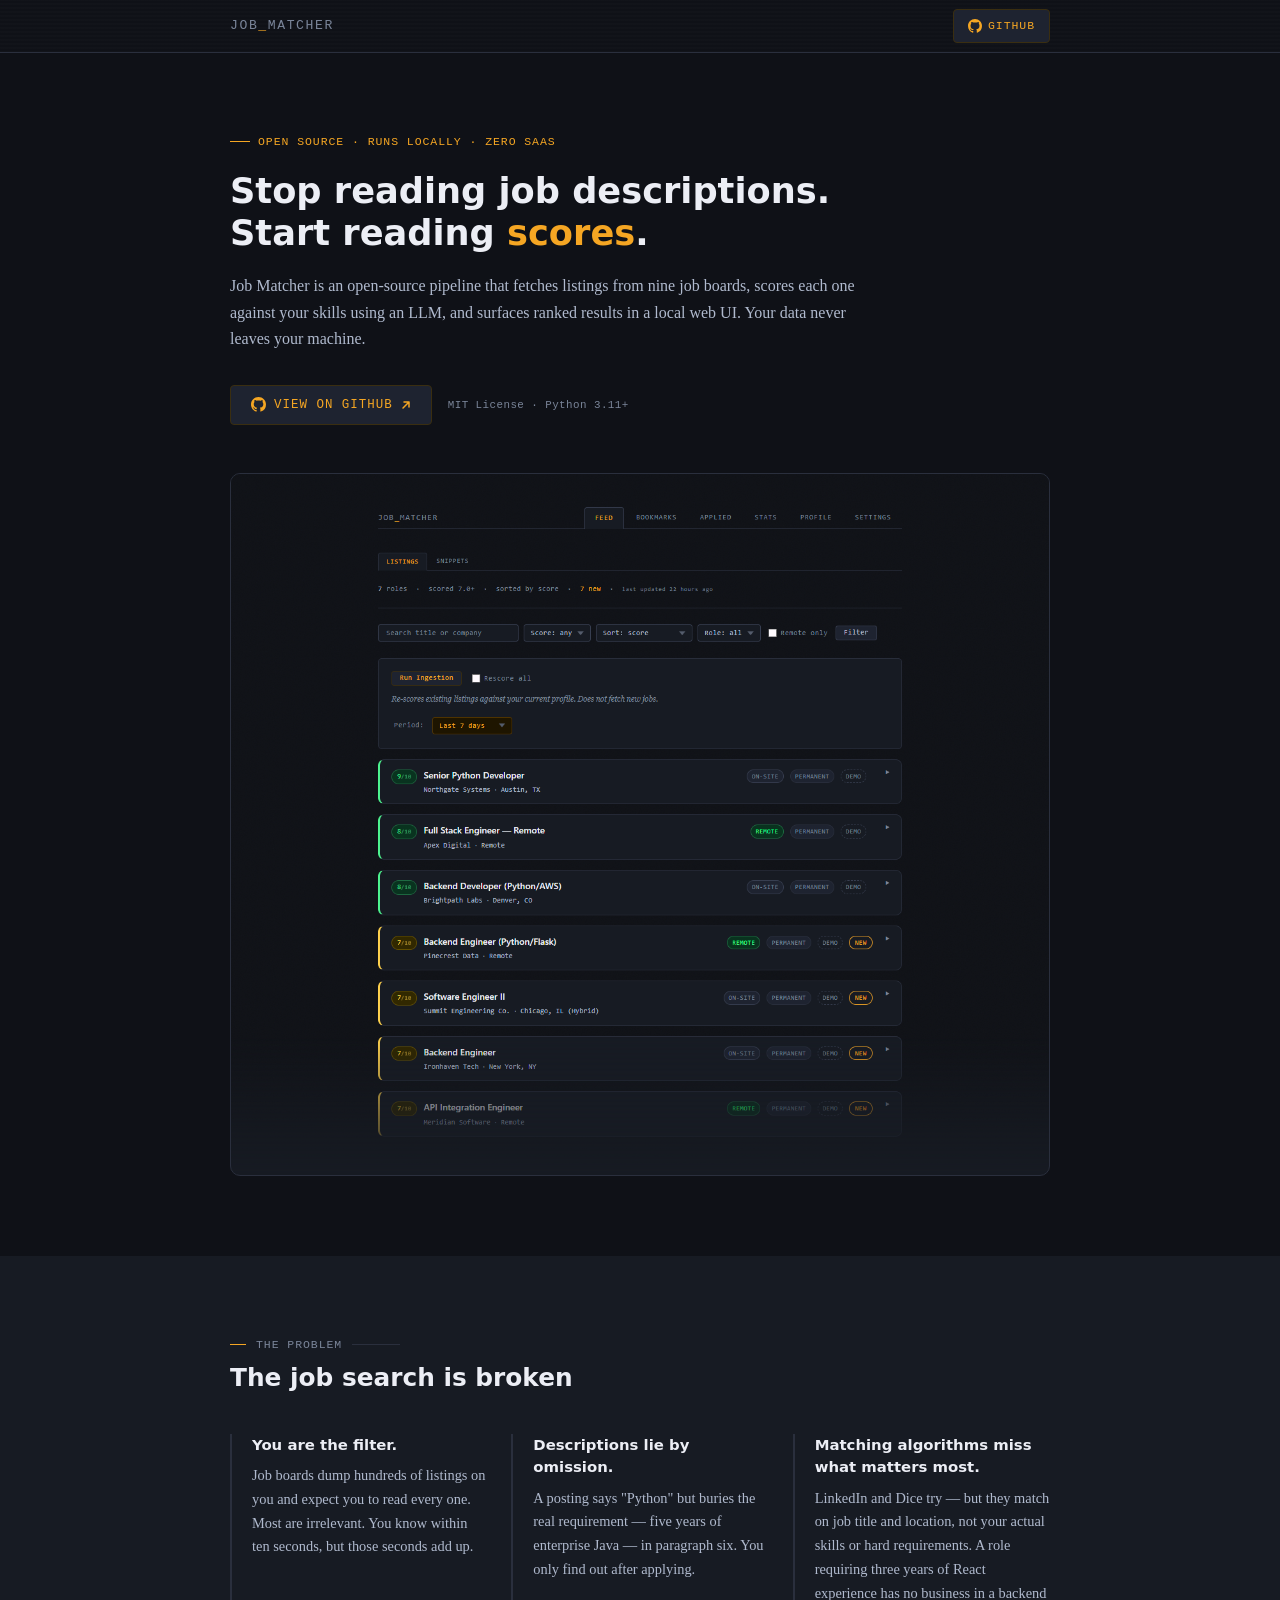
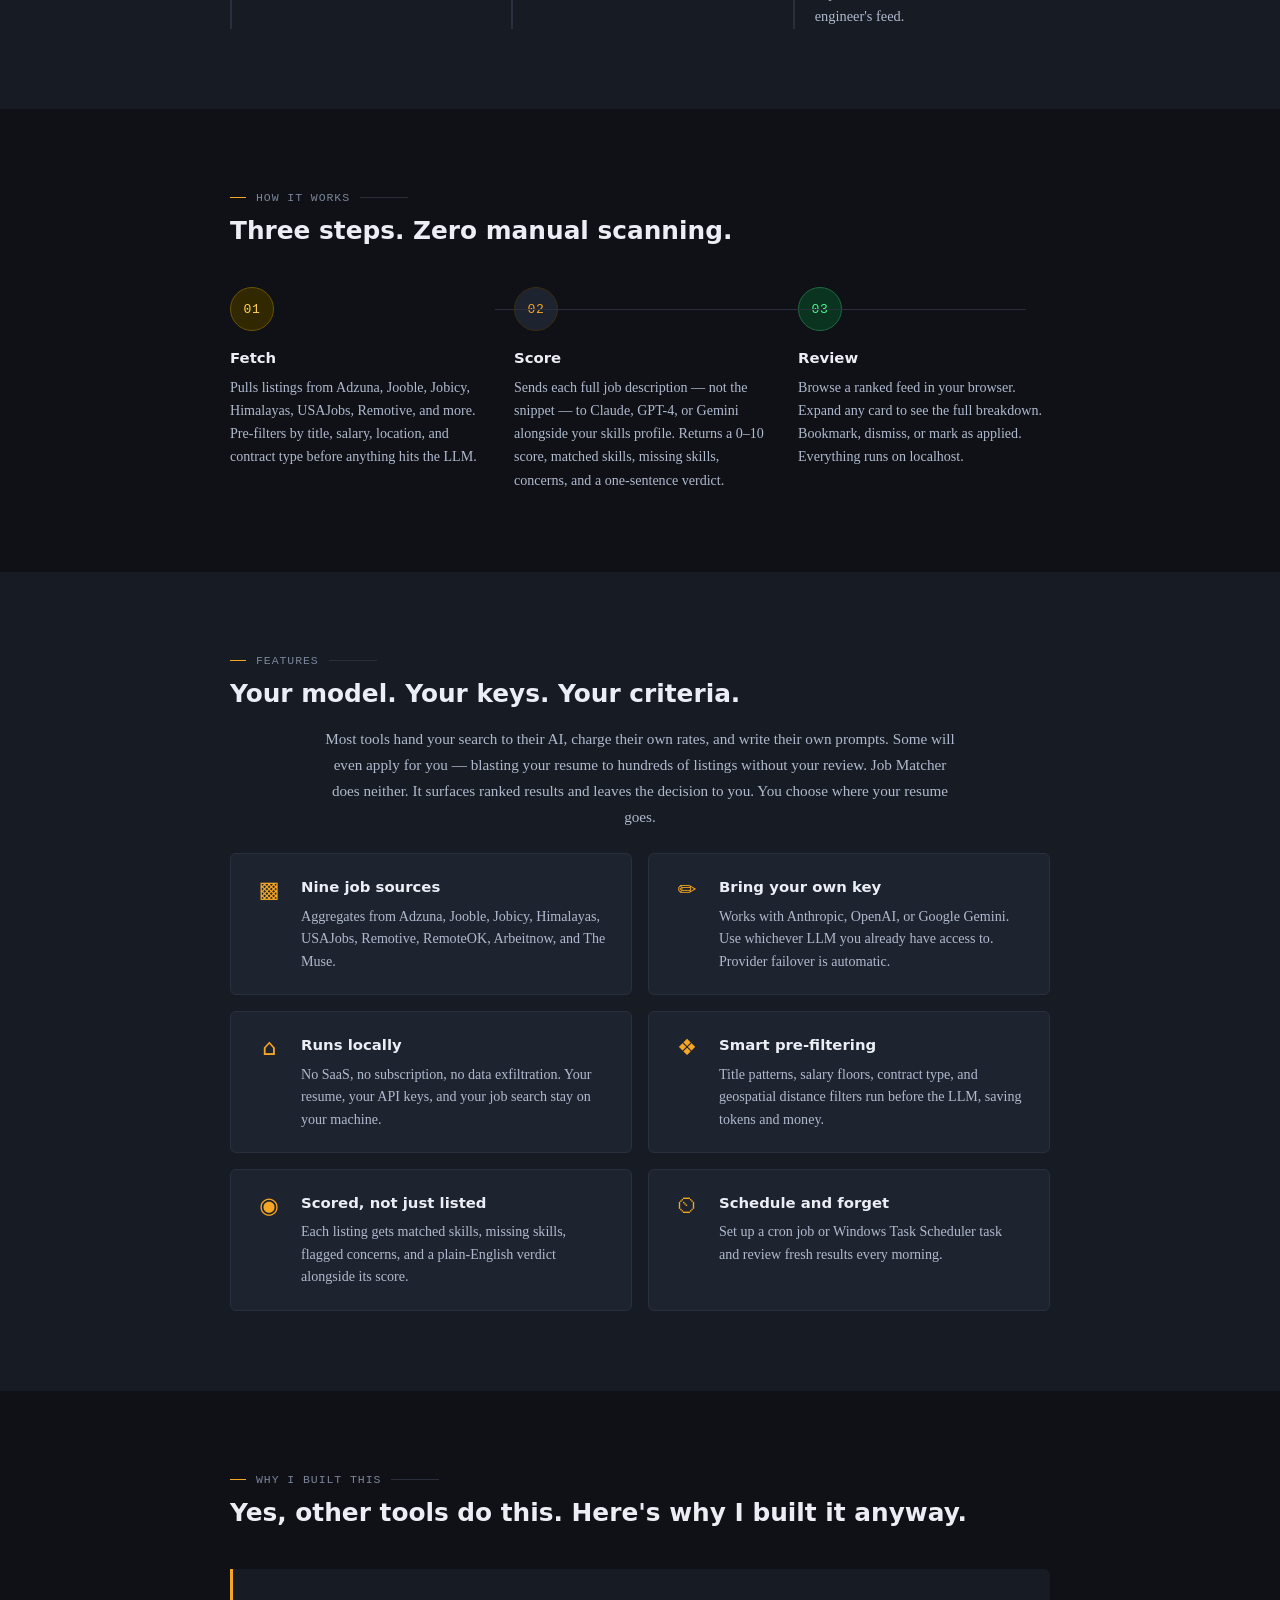
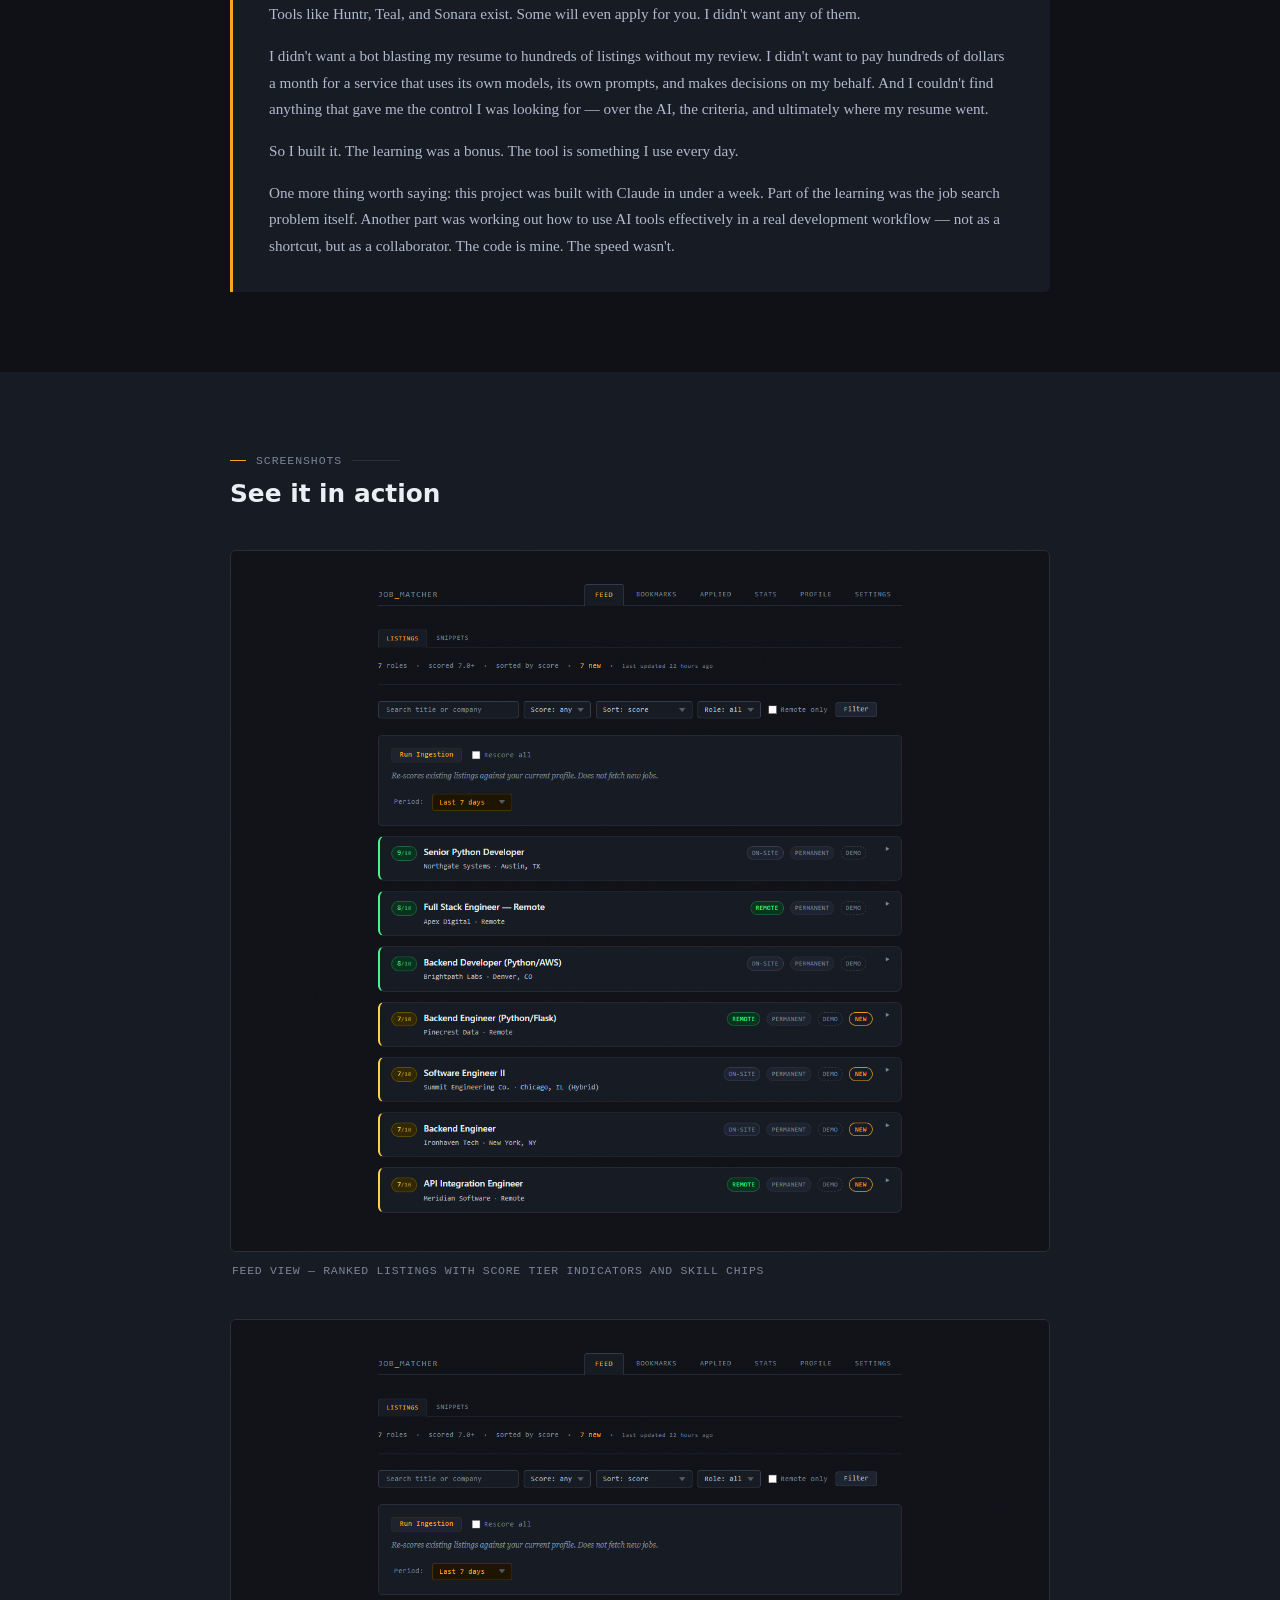
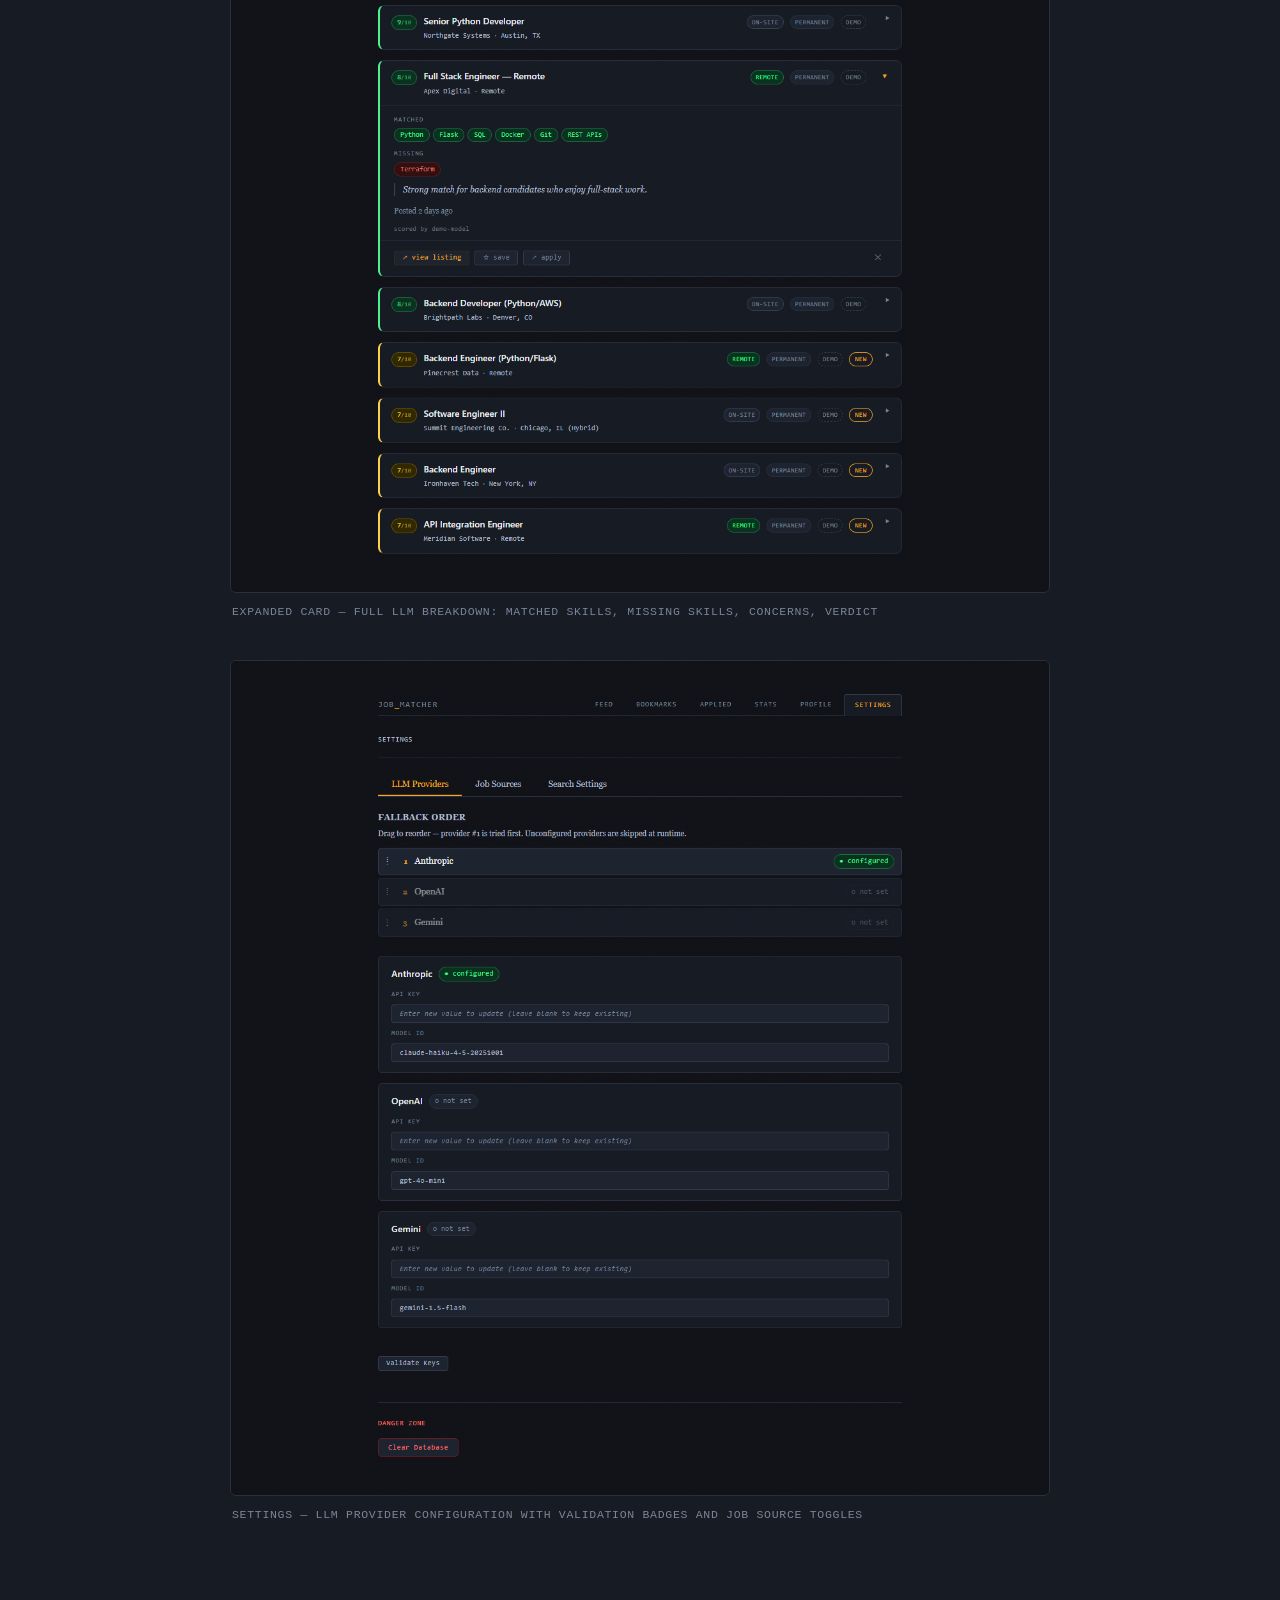
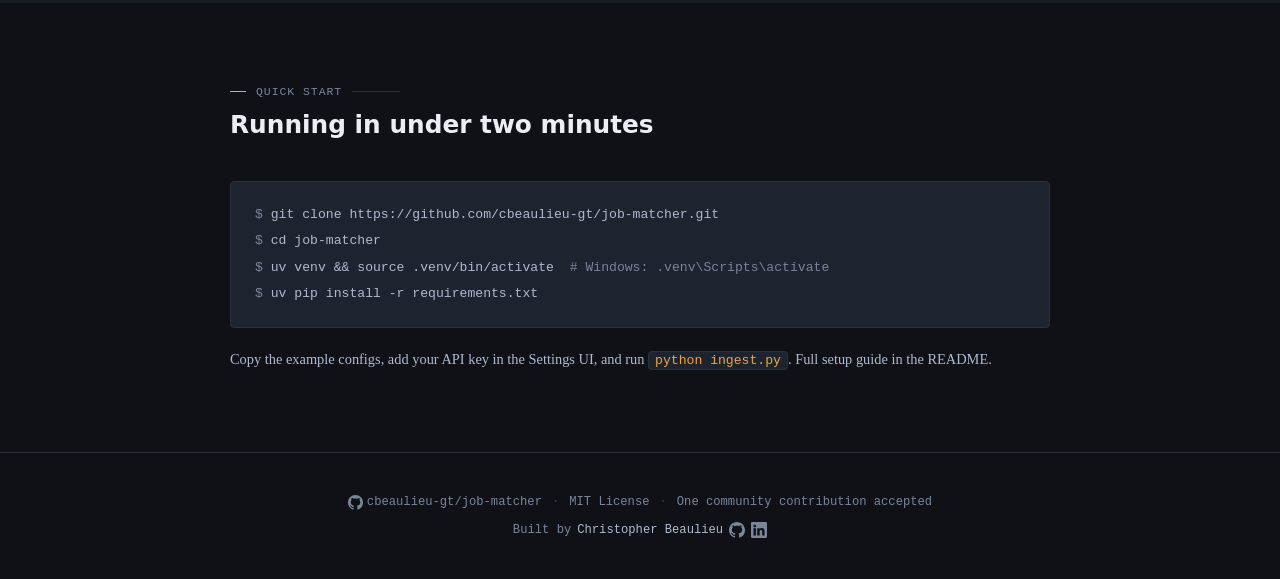
==== docs/index.html @ 39adafa8 "feat: add favicon to GitHub Pages landing page (closes #342) Co-Authored-By: Claude Sonnet 4.6 <nore" ====
<!DOCTYPE html>
<html lang="en">
<head>
  <meta charset="UTF-8">
  <meta name="viewport" content="width=device-width, initial-scale=1">
  <title>Job Matcher — Stop reading job descriptions. Start reading scores.</title>
  <meta name="description" content="Job Matcher is an open-source pipeline that fetches listings from nine job boards, scores each one against your skills using an LLM, and surfaces ranked results in a local web UI. Your data never leaves your machine.">

  <!-- Open Graph -->
  <meta property="og:title" content="Job Matcher">
  <meta property="og:description" content="Job Matcher is an open-source pipeline that fetches listings from nine job boards, scores each one against your skills using an LLM, and surfaces ranked results in a local web UI. Your data never leaves your machine.">
  <meta property="og:image" content="assets/feed-overview.png">
  <meta property="og:type" content="website">
  <meta property="og:url" content="https://christopherbeaulieu.net/job-matcher/">

  <meta name="theme-color" content="#0f1117">

  <link rel="icon" href="assets/favicon.svg" type="image/svg+xml">
  <link rel="icon" href="assets/favicon.svg" sizes="any">

  <style>
    /* ============================================================
       DESIGN TOKENS — mirrors app :root in static/style.css
       All colors via CSS custom properties. No hardcoded hex.
       ============================================================ */
    :root {
      /* Backgrounds */
      --bg-base:    #0f1117;
      --bg-surface: #171b23;
      --bg-raised:  #1e2330;
      --bg-hover:   #252b38;

      /* Borders */
      --border-subtle: #2a2f3d;
      --border-mid:    #373e50;
      --border-strong: #525c72;

      /* Text */
      --text-primary:       #eceef5;
      --text-secondary:     #b0bace;
      --text-muted:         #7a8599;
      --text-accent:        #f5a623;
      --text-accent-bright: #f5b040;

      /* Amber button states */
      --btn-amber-border:       #3a2e10;
      --btn-amber-hover-bg:     #221c08;
      --btn-amber-hover-border: #5a4820;

      /* Score tier — high (green) */
      --score-high-bg:     #0a3320;
      --score-high-text:   #4df590;
      --score-high-border: #1e6b42;

      /* Score tier — mid (golden amber) */
      --score-mid-bg:     #312800;
      --score-mid-text:   #ffd24d;
      --score-mid-border: #6b5500;

      /* Score tier — low (red) */
      --score-low-bg:     #330f0f;
      --score-low-text:   #ff6b6b;
      --score-low-border: #6b2020;

      /* Typography */
      --font-body: Georgia, 'Times New Roman', serif;
      --font-mono: Menlo, Consolas, 'Cascadia Code', 'Courier New', monospace;
      --font-ui:   -apple-system, 'Segoe UI', system-ui, sans-serif;

      /* Layout */
      --max-width: 860px;
      --radius-sm: 4px;
      --radius-md: 6px;
      --radius-lg: 10px;

      /* Section padding */
      --section-pad: 80px;
    }

    /* ============================================================
       RESET & BASE
       ============================================================ */
    *, *::before, *::after {
      box-sizing: border-box;
      margin: 0;
      padding: 0;
    }

    html {
      scroll-behavior: smooth;
    }

    body {
      background: var(--bg-base);
      color: var(--text-primary);
      font-family: var(--font-ui);
      line-height: 1.5;
      /* Subtle horizontal scanline texture — adds terminal depth without
         violating "no gradients in content areas" */
      background-image: repeating-linear-gradient(
        0deg,
        transparent,
        transparent 2px,
        rgba(255,255,255,0.012) 2px,
        rgba(255,255,255,0.012) 4px
      );
    }

    /* ============================================================
       LAYOUT WRAPPER
       ============================================================ */
    .page-wrap {
      max-width: var(--max-width);
      margin: 0 auto;
      padding: 0 20px;
    }

    /* ============================================================
       HEADER / NAV
       ============================================================ */
    .site-header {
      border-bottom: 1px solid var(--border-subtle);
    }

    .site-header .page-wrap {
      display: flex;
      align-items: center;
      justify-content: space-between;
      height: 52px;
    }

    .site-logo {
      font-family: var(--font-mono);
      font-size: 0.82rem;
      letter-spacing: 0.12em;
      text-transform: uppercase;
      color: var(--text-muted);
      text-decoration: none;
    }

    .site-logo .accent {
      color: var(--text-accent);
    }

    .header-cta {
      display: inline-flex;
      align-items: center;
      gap: 6px;
      background: var(--bg-raised);
      color: var(--text-accent);
      border: 1px solid var(--btn-amber-border);
      font-family: var(--font-mono);
      font-size: 0.72rem;
      text-transform: uppercase;
      letter-spacing: 0.08em;
      border-radius: var(--radius-sm);
      padding: 7px 14px;
      text-decoration: none;
      transition: background 150ms ease, border-color 150ms ease, color 150ms ease;
    }

    .header-cta:hover {
      background: var(--btn-amber-hover-bg);
      border-color: var(--btn-amber-hover-border);
      color: var(--text-accent-bright);
    }

    /* ============================================================
       ANIMATIONS — staggered hero reveal on load
       ============================================================ */
    @keyframes fadeUp {
      from { opacity: 0; transform: translateY(14px); }
      to   { opacity: 1; transform: translateY(0); }
    }

    .anim-1 { animation: fadeUp 0.55s ease both; animation-delay: 0.05s; }
    .anim-2 { animation: fadeUp 0.55s ease both; animation-delay: 0.18s; }
    .anim-3 { animation: fadeUp 0.55s ease both; animation-delay: 0.30s; }
    .anim-4 { animation: fadeUp 0.55s ease both; animation-delay: 0.44s; }

    /* ============================================================
       SECTION HEADING PATTERN
       Matches .page-heading from app: mono, uppercase, letter-spaced,
       muted. Amber tick + short rule echoes the app's header divider.
       ============================================================ */
    .section-label {
      font-family: var(--font-mono);
      font-size: 0.72rem;
      text-transform: uppercase;
      letter-spacing: 0.08em;
      color: var(--text-muted);
      margin-bottom: 10px;
      display: flex;
      align-items: center;
      gap: 10px;
    }

    /* Amber tick mark before the label */
    .section-label::before {
      content: '';
      display: inline-block;
      width: 16px;
      height: 1px;
      background: var(--text-accent);
      flex-shrink: 0;
    }

    /* Short rule extending right */
    .section-label::after {
      content: '';
      flex: 1;
      height: 1px;
      background: var(--border-subtle);
      max-width: 48px;
    }

    .section-heading {
      font-family: var(--font-ui);
      font-size: 1.55rem;
      font-weight: 600;
      color: var(--text-primary);
      line-height: 1.25;
      margin-bottom: 40px;
    }

    /* Intro paragraph below a section heading — sits between heading and cards */
    .section-intro {
      font-family: var(--font-body);
      font-size: 0.95rem;
      line-height: 1.7;
      color: var(--text-secondary);
      max-width: 640px;
      margin: -24px auto 1.5rem;
      text-align: center;
    }

    /* ============================================================
       ALTERNATING SECTION BACKGROUNDS
       Odd sections = --bg-base, even = --bg-surface.
       Each section manages its own padding.
       ============================================================ */
    .section-base    { background: var(--bg-base);    padding: var(--section-pad) 0; }
    .section-surface { background: var(--bg-surface); padding: var(--section-pad) 0; }

    /* ============================================================
       HERO
       ============================================================ */
    .hero {
      padding: 80px 0;
      background: var(--bg-base);
    }

    .hero-eyebrow {
      font-family: var(--font-mono);
      font-size: 0.72rem;
      text-transform: uppercase;
      letter-spacing: 0.08em;
      color: var(--text-accent);
      margin-bottom: 20px;
      display: flex;
      align-items: center;
      gap: 8px;
    }

    .hero-eyebrow::before {
      content: '';
      display: inline-block;
      width: 20px;
      height: 1px;
      background: var(--text-accent);
    }

    .hero-headline {
      font-family: var(--font-ui);
      font-size: 2.2rem;
      font-weight: 700;
      line-height: 1.18;
      color: var(--text-primary);
      max-width: 720px;
      margin-bottom: 20px;
    }

    .hero-headline em {
      font-style: normal;
      color: var(--text-accent);
    }

    .hero-sub {
      font-family: var(--font-body);
      font-size: 1rem;
      line-height: 1.65;
      color: var(--text-secondary);
      max-width: 640px;
      margin-bottom: 32px;
    }

    .hero-actions {
      display: flex;
      align-items: center;
      gap: 16px;
      flex-wrap: wrap;
    }

    /* Primary CTA — amber-accented, matches .btn-view in app */
    .btn-cta {
      display: inline-flex;
      align-items: center;
      gap: 8px;
      background: var(--bg-raised);
      color: var(--text-accent);
      border: 1px solid var(--btn-amber-border);
      font-family: var(--font-mono);
      font-size: 0.78rem;
      text-transform: uppercase;
      letter-spacing: 0.08em;
      border-radius: var(--radius-sm);
      padding: 10px 20px;
      text-decoration: none;
      transition: background 150ms ease, border-color 150ms ease, color 150ms ease;
    }

    .btn-cta:hover {
      background: var(--btn-amber-hover-bg);
      border-color: var(--btn-amber-hover-border);
      color: var(--text-accent-bright);
    }

    .btn-cta svg {
      transition: transform 150ms ease;
    }

    .btn-cta:hover svg.arrow-icon {
      transform: translate(2px, -2px);
    }

    .hero-meta {
      font-family: var(--font-mono);
      font-size: 0.68rem;
      color: var(--text-muted);
      letter-spacing: 0.04em;
    }

    /* Hero screenshot container */
    .hero-screenshot {
      margin-top: 48px;
      border: 1px solid var(--border-subtle);
      border-radius: var(--radius-lg);
      overflow: hidden;
      min-height: 300px;
      background: var(--bg-surface);
      position: relative;
    }

    .hero-screenshot img {
      width: 100%;
      display: block;
      position: relative;
      z-index: 1;
      mask-image: linear-gradient(to bottom, black 80%, transparent 100%);
      -webkit-mask-image: linear-gradient(to bottom, black 80%, transparent 100%);
    }

    /* Shown only when the screenshot hasn't loaded */
    .hero-screenshot-placeholder {
      position: absolute;
      inset: 0;
      display: flex;
      flex-direction: column;
      align-items: center;
      justify-content: center;
      gap: 10px;
    }

    .hero-screenshot-placeholder span {
      font-family: var(--font-mono);
      font-size: 0.72rem;
      text-transform: uppercase;
      letter-spacing: 0.08em;
      color: var(--text-muted);
    }

    /* ============================================================
       THE PROBLEM — three pain-point blocks
       ============================================================ */
    .problem-grid {
      display: grid;
      grid-template-columns: 1fr 1fr 1fr;
      gap: 24px;
    }

    .problem-block {
      border-left: 2px solid var(--border-subtle);
      padding-left: 20px;
    }

    .problem-block-title {
      font-family: var(--font-ui);
      font-size: 0.93rem;
      font-weight: 600;
      color: var(--text-primary);
      margin-bottom: 8px;
    }

    .problem-block-body {
      font-family: var(--font-body);
      font-size: 0.9rem;
      line-height: 1.65;
      color: var(--text-secondary);
    }

    /* ============================================================
       HOW IT WORKS — three-step pipeline with numbered indicators
       Amber → amber → green progression signals raw → ready
       ============================================================ */
    .steps {
      display: grid;
      grid-template-columns: 1fr 1fr 1fr;
      gap: 32px;
      position: relative;
    }

    /* Connecting line between steps — desktop only */
    .steps::before {
      content: '';
      position: absolute;
      top: 22px;
      left: calc(33.33% - 8px);
      width: calc(33.33%);
      height: 1px;
      background: var(--border-subtle);
    }

    .steps::after {
      content: '';
      position: absolute;
      top: 22px;
      left: calc(66.66% - 8px);
      width: calc(33.33% - 16px);
      height: 1px;
      background: var(--border-subtle);
    }

    .step {
      display: flex;
      flex-direction: column;
      gap: 16px;
    }

    .step-indicator {
      display: inline-flex;
      align-items: center;
      justify-content: center;
      width: 44px;
      height: 44px;
      border-radius: 50%;
      font-family: var(--font-mono);
      font-size: 0.82rem;
      letter-spacing: 0.04em;
      font-weight: normal;
      flex-shrink: 0;
    }

    /* Step 1 — Fetch: amber/mid — in-progress, gathering */
    .step-indicator--fetch {
      background: var(--score-mid-bg);
      color: var(--score-mid-text);
      border: 1px solid var(--score-mid-border);
    }

    /* Step 2 — Score: amber/accent — processing */
    .step-indicator--score {
      background: var(--bg-raised);
      color: var(--text-accent);
      border: 1px solid var(--btn-amber-border);
    }

    /* Step 3 — Review: green/high — complete, actionable */
    .step-indicator--review {
      background: var(--score-high-bg);
      color: var(--score-high-text);
      border: 1px solid var(--score-high-border);
    }

    .step-title {
      font-family: var(--font-ui);
      font-size: 0.93rem;
      font-weight: 600;
      color: var(--text-primary);
      margin-bottom: 6px;
    }

    .step-body {
      font-family: var(--font-body);
      font-size: 0.88rem;
      line-height: 1.65;
      color: var(--text-secondary);
    }

    /* ============================================================
       FEATURES — 2-column grid on desktop, 1-col below 640px
       ============================================================ */
    .features-grid {
      display: grid;
      grid-template-columns: 1fr 1fr;
      gap: 16px;
    }

    .feature-card {
      background: var(--bg-raised);
      border: 1px solid var(--border-subtle);
      border-radius: var(--radius-md);
      padding: 22px 24px;
      display: flex;
      gap: 18px;
      align-items: flex-start;
    }

    .feature-icon {
      font-size: 1.4rem;
      color: var(--text-accent);
      flex-shrink: 0;
      line-height: 1;
      margin-top: 2px;
      /* Consistent column width regardless of icon width */
      width: 28px;
      text-align: center;
    }

    .feature-content {
      flex: 1;
      min-width: 0;
    }

    .feature-title {
      font-family: var(--font-ui);
      font-size: 0.93rem;
      font-weight: 600;
      color: var(--text-primary);
      margin-bottom: 6px;
    }

    .feature-body {
      font-family: var(--font-body);
      font-size: 0.88rem;
      line-height: 1.6;
      color: var(--text-secondary);
    }

    /* ============================================================
       WHY I BUILT THIS — amber left-border callout, serif prose
       ============================================================ */
    .why-callout {
      background: var(--bg-surface);
      border-left: 3px solid var(--text-accent);
      border-radius: 0 var(--radius-md) var(--radius-md) 0;
      padding: 32px 36px;
    }

    .why-callout p {
      font-family: var(--font-body);
      font-size: 0.95rem;
      line-height: 1.75;
      color: var(--text-secondary);
    }

    .why-callout p + p {
      margin-top: 1em;
    }

    /* ============================================================
       SCREENSHOTS — annotated with captions
       ============================================================ */
    .screenshots-stack {
      display: flex;
      flex-direction: column;
      gap: 40px;
    }

    .screenshot-item {}

    .screenshot-container {
      border: 1px solid var(--border-subtle);
      border-radius: var(--radius-md);
      overflow: hidden;
      background: var(--bg-surface);
      /* Fallback height until image loads */
      min-height: 120px;
      position: relative;
    }

    .screenshot-container img {
      width: 100%;
      max-width: 100%;
      display: block;
      position: relative;
      z-index: 1;
    }

    /* Placeholder shown when image hasn't loaded */
    .screenshot-placeholder {
      position: absolute;
      inset: 0;
      display: flex;
      align-items: center;
      justify-content: center;
      font-family: var(--font-mono);
      font-size: 0.68rem;
      text-transform: uppercase;
      letter-spacing: 0.08em;
      color: var(--text-muted);
    }

    .screenshot-caption {
      margin-top: 10px;
      font-family: var(--font-mono);
      font-size: 0.72rem;
      text-transform: uppercase;
      letter-spacing: 0.06em;
      color: var(--text-muted);
      padding-left: 2px;
    }

    /* ============================================================
       QUICK START — styled code block with $ prompt prefix
       ============================================================ */
    .quickstart-block {
      background: var(--bg-raised);
      border: 1px solid var(--border-subtle);
      border-radius: var(--radius-sm);
      padding: 20px 24px;
      margin-bottom: 20px;
      overflow-x: auto;
    }

    .quickstart-block code {
      display: block;
      font-family: var(--font-mono);
      font-size: 0.82rem;
      line-height: 2;
      color: var(--text-secondary);
      white-space: pre;
    }

    /* $ prompt prefix on each code line via CSS */
    .quickstart-block code::before {
      content: '$ ';
      color: var(--text-muted);
      user-select: none;
    }

    .quickstart-note {
      font-family: var(--font-body);
      font-size: 0.9rem;
      line-height: 1.65;
      color: var(--text-secondary);
    }

    .quickstart-note code {
      font-family: var(--font-mono);
      font-size: 0.82rem;
      background: var(--bg-raised);
      border: 1px solid var(--border-subtle);
      border-radius: var(--radius-sm);
      padding: 1px 6px;
      color: var(--text-accent);
    }

    /* ============================================================
       FOOTER
       ============================================================ */
    .site-footer {
      border-top: 1px solid var(--border-subtle);
      padding: 40px 0;
      background: var(--bg-base);
    }

    .site-footer .page-wrap {
      display: flex;
      flex-direction: column;
      align-items: center;
      gap: 10px;
      text-align: center;
    }

    .footer-links {
      display: flex;
      align-items: center;
      gap: 4px;
      font-family: var(--font-mono);
      font-size: 0.76rem;
      color: var(--text-muted);
    }

    .footer-links a {
      color: var(--text-muted);
      text-decoration: none;
      transition: color 150ms ease;
      display: inline-flex;
      align-items: center;
      gap: 4px;
    }

    .footer-links a:hover {
      color: var(--text-primary);
    }

    .footer-sep {
      color: var(--border-mid);
      margin: 0 6px;
      user-select: none;
    }

    .footer-author {
      display: flex;
      align-items: center;
      gap: 6px;
      font-family: var(--font-mono);
      font-size: 0.76rem;
      color: var(--text-muted);
    }

    .footer-author-name {
      color: var(--text-secondary);
    }

    .footer-icon-link {
      display: inline-flex;
      align-items: center;
      color: var(--text-muted);
      text-decoration: none;
      transition: color 150ms ease;
    }

    .footer-icon-link:hover {
      color: var(--text-primary);
    }

    /* ============================================================
       RESPONSIVE
       ============================================================ */
    @media (max-width: 700px) {
      :root { --section-pad: 56px; }

      .problem-grid {
        grid-template-columns: 1fr;
        gap: 28px;
      }

      .steps {
        grid-template-columns: 1fr;
        gap: 32px;
      }

      /* Hide the horizontal connector lines on mobile */
      .steps::before,
      .steps::after {
        display: none;
      }

      .step {
        flex-direction: row;
        gap: 20px;
        align-items: flex-start;
      }

      .step-indicator {
        width: 36px;
        height: 36px;
        font-size: 0.76rem;
        flex-shrink: 0;
        margin-top: 2px;
      }

      .features-grid {
        grid-template-columns: 1fr;
      }

      .section-heading {
        font-size: 1.3rem;
        margin-bottom: 28px;
      }

      .why-callout {
        padding: 24px 22px;
      }
    }

    @media (max-width: 640px) {
      .page-wrap {
        padding: 0 16px;
      }

      .hero {
        padding: 52px 0 60px;
      }

      .hero-headline {
        font-size: 1.55rem;
      }

      .hero-sub {
        font-size: 0.95rem;
      }

      .btn-cta {
        width: 100%;
        justify-content: center;
      }

      .hero-actions {
        flex-direction: column;
        align-items: flex-start;
      }

      .hero-screenshot {
        margin-top: 36px;
        min-height: 180px;
      }
    }

    @media (max-width: 400px) {
      .hero-headline {
        font-size: 1.3rem;
      }

      .header-cta {
        display: none;
      }
    }
  </style>
</head>
<body>

  <!-- ============================================================
       HEADER
       ============================================================ -->
  <header class="site-header">
    <div class="page-wrap">
      <a href="https://github.com/cbeaulieu-gt/job-matcher" class="site-logo" aria-label="Job Matcher — home">
        job<span class="accent">_</span>matcher
      </a>
      <a href="https://github.com/cbeaulieu-gt/job-matcher" class="header-cta" aria-label="View Job Matcher on GitHub">
        <svg width="14" height="14" viewBox="0 0 16 16" fill="currentColor" aria-hidden="true">
          <path d="M8 0C3.58 0 0 3.58 0 8c0 3.54 2.29 6.53 5.47 7.59.4.07.55-.17.55-.38 0-.19-.01-.82-.01-1.49-2.01.37-2.53-.49-2.69-.94-.09-.23-.48-.94-.82-1.13-.28-.15-.68-.52-.01-.53.63-.01 1.08.58 1.23.82.72 1.21 1.87.87 2.33.66.07-.52.28-.87.51-1.07-1.78-.2-3.64-.89-3.64-3.95 0-.87.31-1.59.82-2.15-.08-.2-.36-1.02.08-2.12 0 0 .67-.21 2.2.82.64-.18 1.32-.27 2-.27.68 0 1.36.09 2 .27 1.53-1.04 2.2-.82 2.2-.82.44 1.1.16 1.92.08 2.12.51.56.82 1.27.82 2.15 0 3.07-1.87 3.75-3.65 3.95.29.25.54.73.54 1.48 0 1.07-.01 1.93-.01 2.2 0 .21.15.46.55.38A8.013 8.013 0 0016 8c0-4.42-3.58-8-8-8z"/>
        </svg>
        GitHub
      </a>
    </div>
  </header>

  <main>

    <!-- ==========================================================
         §1 HERO
         ========================================================== -->
    <section class="hero" aria-labelledby="hero-headline">
      <div class="page-wrap">

        <p class="hero-eyebrow anim-1">Open source · runs locally · zero SaaS</p>

        <h1 class="hero-headline anim-2" id="hero-headline">
          Stop reading job descriptions.<br>
          Start reading <em>scores</em>.
        </h1>

        <p class="hero-sub anim-3">
          Job Matcher is an open-source pipeline that fetches listings from nine
          job boards, scores each one against your skills using an LLM, and
          surfaces ranked results in a local web UI. Your data never leaves your
          machine.
        </p>

        <div class="hero-actions anim-4">
          <a href="https://github.com/cbeaulieu-gt/job-matcher" class="btn-cta" aria-label="View Job Matcher on GitHub">
            <svg width="15" height="15" viewBox="0 0 16 16" fill="currentColor" aria-hidden="true">
              <path d="M8 0C3.58 0 0 3.58 0 8c0 3.54 2.29 6.53 5.47 7.59.4.07.55-.17.55-.38 0-.19-.01-.82-.01-1.49-2.01.37-2.53-.49-2.69-.94-.09-.23-.48-.94-.82-1.13-.28-.15-.68-.52-.01-.53.63-.01 1.08.58 1.23.82.72 1.21 1.87.87 2.33.66.07-.52.28-.87.51-1.07-1.78-.2-3.64-.89-3.64-3.95 0-.87.31-1.59.82-2.15-.08-.2-.36-1.02.08-2.12 0 0 .67-.21 2.2.82.64-.18 1.32-.27 2-.27.68 0 1.36.09 2 .27 1.53-1.04 2.2-.82 2.2-.82.44 1.1.16 1.92.08 2.12.51.56.82 1.27.82 2.15 0 3.07-1.87 3.75-3.65 3.95.29.25.54.73.54 1.48 0 1.07-.01 1.93-.01 2.2 0 .21.15.46.55.38A8.013 8.013 0 0016 8c0-4.42-3.58-8-8-8z"/>
            </svg>
            View on GitHub
            <svg class="arrow-icon" width="10" height="10" viewBox="0 0 10 10" fill="none" stroke="currentColor" stroke-width="1.5" aria-hidden="true">
              <path d="M2 8L8 2M3 2h5v5" stroke-linecap="round" stroke-linejoin="round"/>
            </svg>
          </a>
          <span class="hero-meta">MIT License · Python 3.11+</span>
        </div>

        <div class="hero-screenshot anim-4" role="img" aria-label="Job Matcher feed showing a ranked list of job listings with scores, skill breakdowns, and verdicts">
          <div class="hero-screenshot-placeholder" aria-hidden="true">
            <svg width="24" height="24" viewBox="0 0 24 24" fill="none" stroke="currentColor" stroke-width="1.2" style="color: var(--border-mid);">
              <rect x="3" y="3" width="18" height="18" rx="2"/>
              <path d="M3 9h18M9 21V9"/>
            </svg>
            <span>Screenshot coming soon</span>
          </div>
          <img
            src="assets/feed-overview.png"
            alt="Job Matcher feed showing a ranked list of job listings with green high-score, amber mid-score, and red low-score tier indicators"
            loading="eager"
            width="860"
            onerror="this.style.display='none'"
          >
        </div>

      </div>
    </section>

    <!-- ==========================================================
         §2 THE PROBLEM
         ========================================================== -->
    <section class="section-surface" aria-labelledby="problem-heading">
      <div class="page-wrap">

        <p class="section-label">The problem</p>
        <h2 class="section-heading" id="problem-heading">The job search is broken</h2>

        <div class="problem-grid">

          <div class="problem-block">
            <p class="problem-block-title">You are the filter.</p>
            <p class="problem-block-body">
              Job boards dump hundreds of listings on you and expect you to read
              every one. Most are irrelevant. You know within ten seconds, but
              those seconds add up.
            </p>
          </div>

          <div class="problem-block">
            <p class="problem-block-title">Descriptions lie by omission.</p>
            <p class="problem-block-body">
              A posting says "Python" but buries the real requirement — five
              years of enterprise Java — in paragraph six. You only find out
              after applying.
            </p>
          </div>

          <div class="problem-block">
            <p class="problem-block-title">Matching algorithms miss what matters most.</p>
            <p class="problem-block-body">
              LinkedIn and Dice try — but they match on job title and location,
              not your actual skills or hard requirements. A role requiring three
              years of React experience has no business in a backend engineer's
              feed.
            </p>
          </div>

        </div>
      </div>
    </section>

    <!-- ==========================================================
         §3 HOW IT WORKS
         ========================================================== -->
    <section class="section-base" aria-labelledby="how-heading">
      <div class="page-wrap">

        <p class="section-label">How it works</p>
        <h2 class="section-heading" id="how-heading">Three steps. Zero manual scanning.</h2>

        <div class="steps">

          <div class="step">
            <div class="step-indicator step-indicator--fetch" aria-label="Step 1">01</div>
            <div>
              <p class="step-title">Fetch</p>
              <p class="step-body">
                Pulls listings from Adzuna, Jooble, Jobicy, Himalayas, USAJobs,
                Remotive, and more. Pre-filters by title, salary, location, and
                contract type before anything hits the LLM.
              </p>
            </div>
          </div>

          <div class="step">
            <div class="step-indicator step-indicator--score" aria-label="Step 2">02</div>
            <div>
              <p class="step-title">Score</p>
              <p class="step-body">
                Sends each full job description — not the snippet — to Claude,
                GPT-4, or Gemini alongside your skills profile. Returns a 0–10
                score, matched skills, missing skills, concerns, and a
                one-sentence verdict.
              </p>
            </div>
          </div>

          <div class="step">
            <div class="step-indicator step-indicator--review" aria-label="Step 3">03</div>
            <div>
              <p class="step-title">Review</p>
              <p class="step-body">
                Browse a ranked feed in your browser. Expand any card to see
                the full breakdown. Bookmark, dismiss, or mark as applied.
                Everything runs on localhost.
              </p>
            </div>
          </div>

        </div>
      </div>
    </section>

    <!-- ==========================================================
         §4 FEATURES
         ========================================================== -->
    <section class="section-surface" aria-labelledby="features-heading">
      <div class="page-wrap">

        <p class="section-label">Features</p>
        <h2 class="section-heading" id="features-heading">Your model. Your keys. Your criteria.</h2>

        <p class="section-intro">
          Most tools hand your search to their AI, charge their own rates, and write their own prompts.
          Some will even apply for you — blasting your resume to hundreds of listings without your review.
          Job Matcher does neither. It surfaces ranked results and leaves the decision to you.
          You choose where your resume goes.
        </p>

        <div class="features-grid">

          <div class="feature-card">
            <div class="feature-icon" aria-hidden="true">&#9641;</div>
            <div class="feature-content">
              <p class="feature-title">Nine job sources</p>
              <p class="feature-body">
                Aggregates from Adzuna, Jooble, Jobicy, Himalayas, USAJobs,
                Remotive, RemoteOK, Arbeitnow, and The Muse.
              </p>
            </div>
          </div>

          <div class="feature-card">
            <div class="feature-icon" aria-hidden="true">&#9999;</div>
            <div class="feature-content">
              <p class="feature-title">Bring your own key</p>
              <p class="feature-body">
                Works with Anthropic, OpenAI, or Google Gemini. Use whichever
                LLM you already have access to. Provider failover is automatic.
              </p>
            </div>
          </div>

          <div class="feature-card">
            <div class="feature-icon" aria-hidden="true">&#8962;</div>
            <div class="feature-content">
              <p class="feature-title">Runs locally</p>
              <p class="feature-body">
                No SaaS, no subscription, no data exfiltration. Your resume,
                your API keys, and your job search stay on your machine.
              </p>
            </div>
          </div>

          <div class="feature-card">
            <div class="feature-icon" aria-hidden="true">&#10070;</div>
            <div class="feature-content">
              <p class="feature-title">Smart pre-filtering</p>
              <p class="feature-body">
                Title patterns, salary floors, contract type, and geospatial
                distance filters run before the LLM, saving tokens and money.
              </p>
            </div>
          </div>

          <div class="feature-card">
            <div class="feature-icon" aria-hidden="true">&#9673;</div>
            <div class="feature-content">
              <p class="feature-title">Scored, not just listed</p>
              <p class="feature-body">
                Each listing gets matched skills, missing skills, flagged
                concerns, and a plain-English verdict alongside its score.
              </p>
            </div>
          </div>

          <div class="feature-card">
            <div class="feature-icon" aria-hidden="true">&#9202;</div>
            <div class="feature-content">
              <p class="feature-title">Schedule and forget</p>
              <p class="feature-body">
                Set up a cron job or Windows Task Scheduler task and review
                fresh results every morning.
              </p>
            </div>
          </div>

        </div>
      </div>
    </section>

    <!-- ==========================================================
         §5 WHY I BUILT THIS
         ========================================================== -->
    <section class="section-base" aria-labelledby="why-heading">
      <div class="page-wrap">

        <p class="section-label">Why I built this</p>
        <h2 class="section-heading" id="why-heading">Yes, other tools do this. Here's why I built it anyway.</h2>

        <div class="why-callout">
          <p>
            Tools like Huntr, Teal, and Sonara exist. Some will even apply for you. I didn't want any of them.
          </p>
          <p>
            I didn't want a bot blasting my resume to hundreds of listings without my review. I didn't want to pay
            hundreds of dollars a month for a service that uses its own models, its own prompts, and makes decisions
            on my behalf. And I couldn't find anything that gave me the control I was looking for — over the AI,
            the criteria, and ultimately where my resume went.
          </p>
          <p>
            So I built it. The learning was a bonus. The tool is something I use every day.
          </p>
          <p>
            One more thing worth saying: this project was built with Claude in under a week. Part of the learning was the job search problem itself. Another part was working out how to use AI tools effectively in a real development workflow — not as a shortcut, but as a collaborator. The code is mine. The speed wasn't.
          </p>
        </div>

      </div>
    </section>

    <!-- ==========================================================
         §6 SCREENSHOTS
         ========================================================== -->
    <section class="section-surface" aria-labelledby="screenshots-heading">
      <div class="page-wrap">

        <p class="section-label">Screenshots</p>
        <h2 class="section-heading" id="screenshots-heading">See it in action</h2>

        <div class="screenshots-stack">

          <figure class="screenshot-item">
            <div class="screenshot-container">
              <div class="screenshot-placeholder" aria-hidden="true">feed-overview.png</div>
              <img
                src="assets/feed-overview.png"
                alt="Job Matcher feed view showing a ranked list of job listings. Cards display company name, title, score badge in green, amber, or red tiers, matched skills, and source badges. Remote listings have a green remote badge."
                loading="lazy"
                width="860"
                onerror="this.style.display='none'"
              >
            </div>
            <figcaption class="screenshot-caption">
              Feed view — ranked listings with score tier indicators and skill chips
            </figcaption>
          </figure>

          <figure class="screenshot-item">
            <div class="screenshot-container">
              <div class="screenshot-placeholder" aria-hidden="true">card-expanded.png</div>
              <img
                src="assets/card-expanded.png"
                alt="An expanded job listing card showing a score of 8 out of 10, green matched-skill chips for Python, Flask, SQL, REST APIs, and Docker, red missing-skill chips for Kubernetes and Terraform, a concerns section, and a plain-English verdict."
                loading="lazy"
                width="860"
                onerror="this.style.display='none'"
              >
            </div>
            <figcaption class="screenshot-caption">
              Expanded card — full LLM breakdown: matched skills, missing skills, concerns, verdict
            </figcaption>
          </figure>

          <figure class="screenshot-item">
            <div class="screenshot-container">
              <div class="screenshot-placeholder" aria-hidden="true">settings.png</div>
              <img
                src="assets/settings.png"
                alt="Job Matcher settings page showing the LLM providers tab with Anthropic and OpenAI listed, each showing a green valid badge and masked API keys. The job sources tab is visible in the tab bar."
                loading="lazy"
                width="860"
                onerror="this.style.display='none'"
              >
            </div>
            <figcaption class="screenshot-caption">
              Settings — LLM provider configuration with validation badges and job source toggles
            </figcaption>
          </figure>

        </div>
      </div>
    </section>

    <!-- ==========================================================
         §7 QUICK START
         ========================================================== -->
    <section class="section-base" aria-labelledby="quickstart-heading">
      <div class="page-wrap">

        <p class="section-label">Quick start</p>
        <h2 class="section-heading" id="quickstart-heading">Running in under two minutes</h2>

        <div class="quickstart-block" role="region" aria-label="Quick start commands">
          <code>git clone https://github.com/cbeaulieu-gt/job-matcher.git</code>
          <code>cd job-matcher</code>
          <code>uv venv &amp;&amp; source .venv/bin/activate  <span style="color: var(--text-muted)"># Windows: .venv\Scripts\activate</span></code>
          <code>uv pip install -r requirements.txt</code>
        </div>

        <p class="quickstart-note">
          Copy the example configs, add your API key in the Settings UI, and
          run <code>python ingest.py</code>. Full setup guide in the README.
        </p>

      </div>
    </section>

  </main>

  <!-- ============================================================
       FOOTER
       ============================================================ -->
  <footer class="site-footer" aria-label="Site footer">
    <div class="page-wrap">

      <div class="footer-links">
        <a href="https://github.com/cbeaulieu-gt/job-matcher" aria-label="Job Matcher repository on GitHub" rel="noopener noreferrer" target="_blank">
          <svg width="15" height="15" viewBox="0 0 16 16" fill="currentColor" aria-hidden="true">
            <path d="M8 0C3.58 0 0 3.58 0 8c0 3.54 2.29 6.53 5.47 7.59.4.07.55-.17.55-.38 0-.19-.01-.82-.01-1.49-2.01.37-2.53-.49-2.69-.94-.09-.23-.48-.94-.82-1.13-.28-.15-.68-.52-.01-.53.63-.01 1.08.58 1.23.82.72 1.21 1.87.87 2.33.66.07-.52.28-.87.51-1.07-1.78-.2-3.64-.89-3.64-3.95 0-.87.31-1.59.82-2.15-.08-.2-.36-1.02.08-2.12 0 0 .67-.21 2.2.82.64-.18 1.32-.27 2-.27.68 0 1.36.09 2 .27 1.53-1.04 2.2-.82 2.2-.82.44 1.1.16 1.92.08 2.12.51.56.82 1.27.82 2.15 0 3.07-1.87 3.75-3.65 3.95.29.25.54.73.54 1.48 0 1.07-.01 1.93-.01 2.2 0 .21.15.46.55.38A8.013 8.013 0 0016 8c0-4.42-3.58-8-8-8z"/>
          </svg>
          cbeaulieu-gt/job-matcher
        </a>
        <span class="footer-sep" aria-hidden="true">·</span>
        <span>MIT License</span>
        <span class="footer-sep" aria-hidden="true">·</span>
        <span>One community contribution accepted</span>
      </div>

      <div class="footer-author">
        <span>Built by</span>
        <span class="footer-author-name">Christopher Beaulieu</span>
        <a
          href="https://christopherbeaulieu.net"
          class="footer-icon-link"
          aria-label="Christopher Beaulieu — personal site"
          rel="noopener noreferrer"
          target="_blank"
        >
          <!-- GitHub mark 16×16 -->
          <svg width="16" height="16" viewBox="0 0 16 16" fill="currentColor" aria-hidden="true">
            <path d="M8 0C3.58 0 0 3.58 0 8c0 3.54 2.29 6.53 5.47 7.59.4.07.55-.17.55-.38 0-.19-.01-.82-.01-1.49-2.01.37-2.53-.49-2.69-.94-.09-.23-.48-.94-.82-1.13-.28-.15-.68-.52-.01-.53.63-.01 1.08.58 1.23.82.72 1.21 1.87.87 2.33.66.07-.52.28-.87.51-1.07-1.78-.2-3.64-.89-3.64-3.95 0-.87.31-1.59.82-2.15-.08-.2-.36-1.02.08-2.12 0 0 .67-.21 2.2.82.64-.18 1.32-.27 2-.27.68 0 1.36.09 2 .27 1.53-1.04 2.2-.82 2.2-.82.44 1.1.16 1.92.08 2.12.51.56.82 1.27.82 2.15 0 3.07-1.87 3.75-3.65 3.95.29.25.54.73.54 1.48 0 1.07-.01 1.93-.01 2.2 0 .21.15.46.55.38A8.013 8.013 0 0016 8c0-4.42-3.58-8-8-8z"/>
          </svg>
        </a>
        <a
          href="https://www.linkedin.com/in/christopher-beaulieu"
          class="footer-icon-link"
          aria-label="Christopher Beaulieu on LinkedIn"
          rel="noopener noreferrer"
          target="_blank"
        >
          <!-- LinkedIn "in" logo 16×16 -->
          <svg width="16" height="16" viewBox="0 0 16 16" fill="currentColor" aria-hidden="true">
            <path d="M0 1.146C0 .513.526 0 1.175 0h13.65C15.474 0 16 .513 16 1.146v13.708c0 .633-.526 1.146-1.175 1.146H1.175C.526 16 0 15.487 0 14.854V1.146zm4.943 12.248V6.169H2.542v7.225h2.401zm-1.2-8.212c.837 0 1.358-.554 1.358-1.248-.015-.709-.52-1.248-1.342-1.248-.822 0-1.359.54-1.359 1.248 0 .694.521 1.248 1.327 1.248h.016zm4.908 8.212V9.359c0-.216.016-.432.08-.586.173-.431.568-.878 1.232-.878.869 0 1.216.662 1.216 1.634v3.865h2.401V9.25c0-2.22-1.184-3.252-2.764-3.252-1.274 0-1.845.7-2.165 1.193v.025h-.016a5.54 5.54 0 0 1 .016-.025V6.169h-2.4c.03.678 0 7.225 0 7.225h2.4z"/>
          </svg>
        </a>
      </div>

    </div>
  </footer>

</body>
</html>
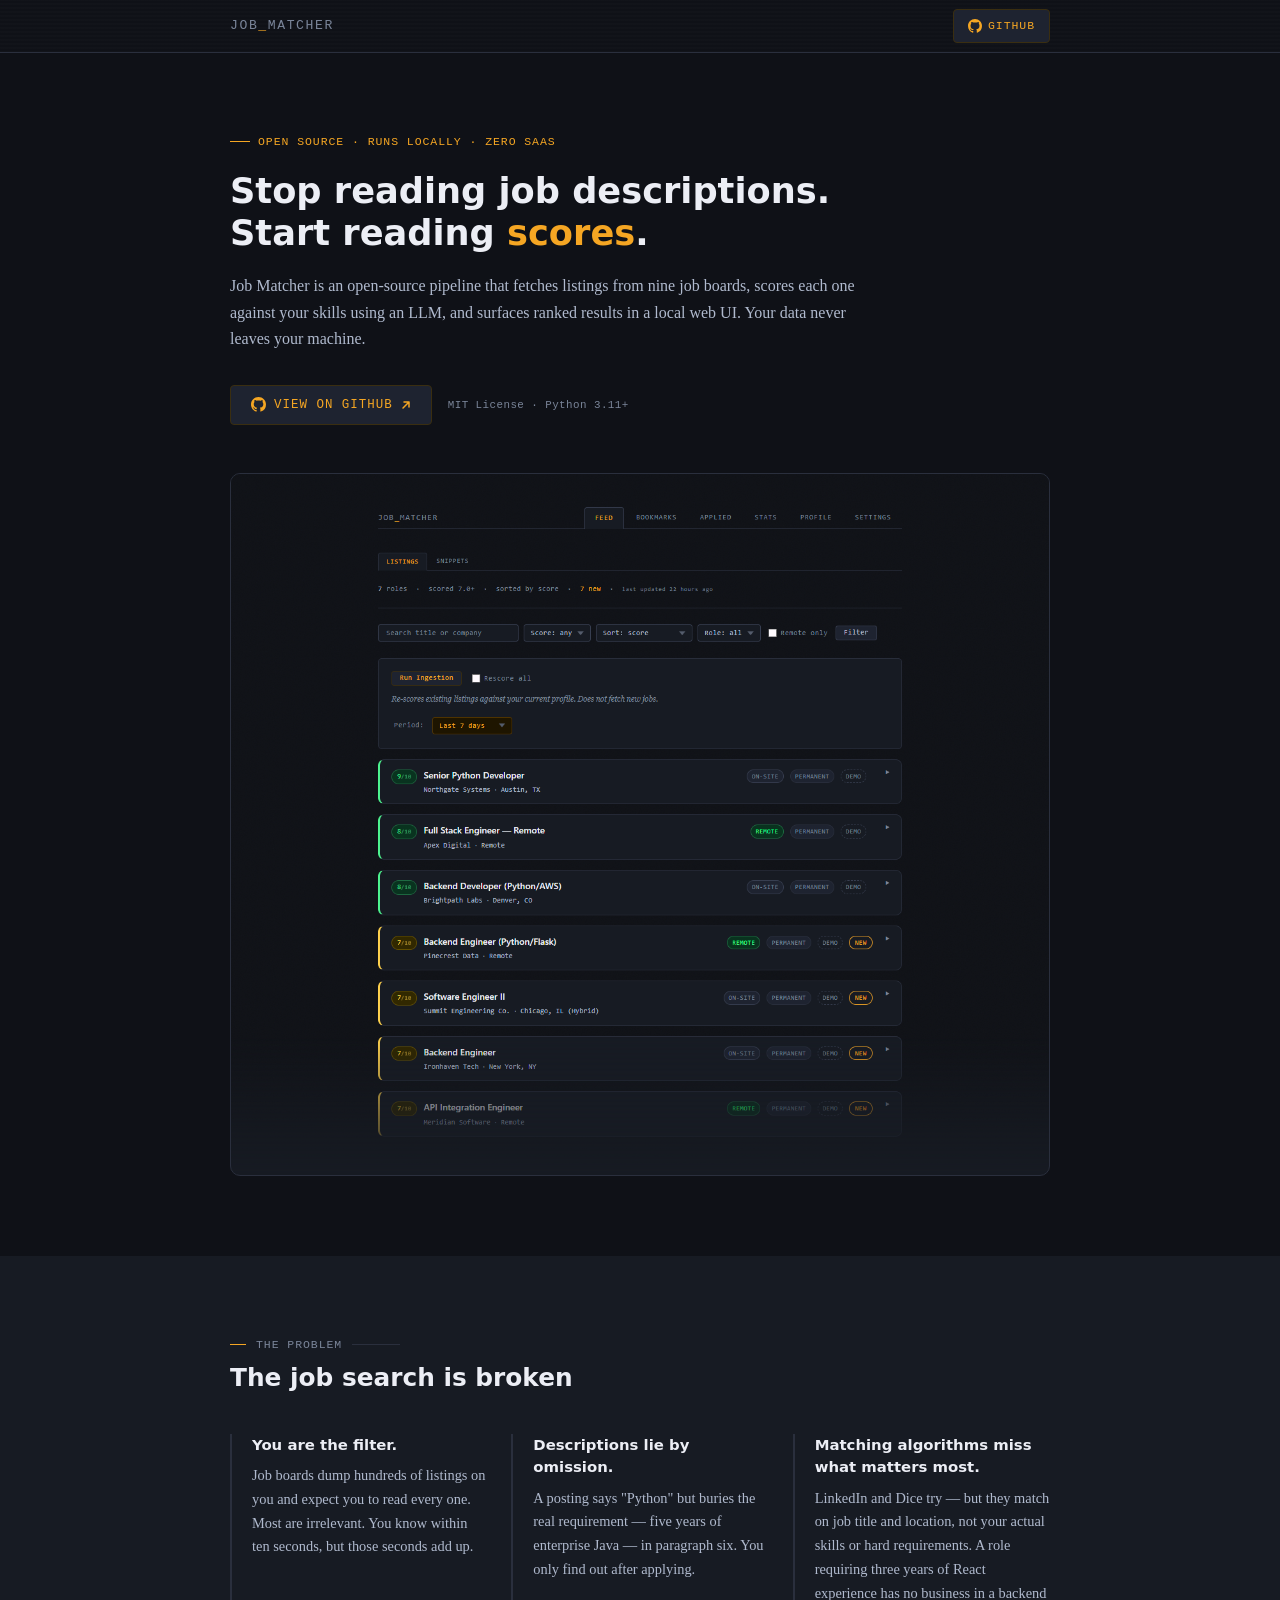
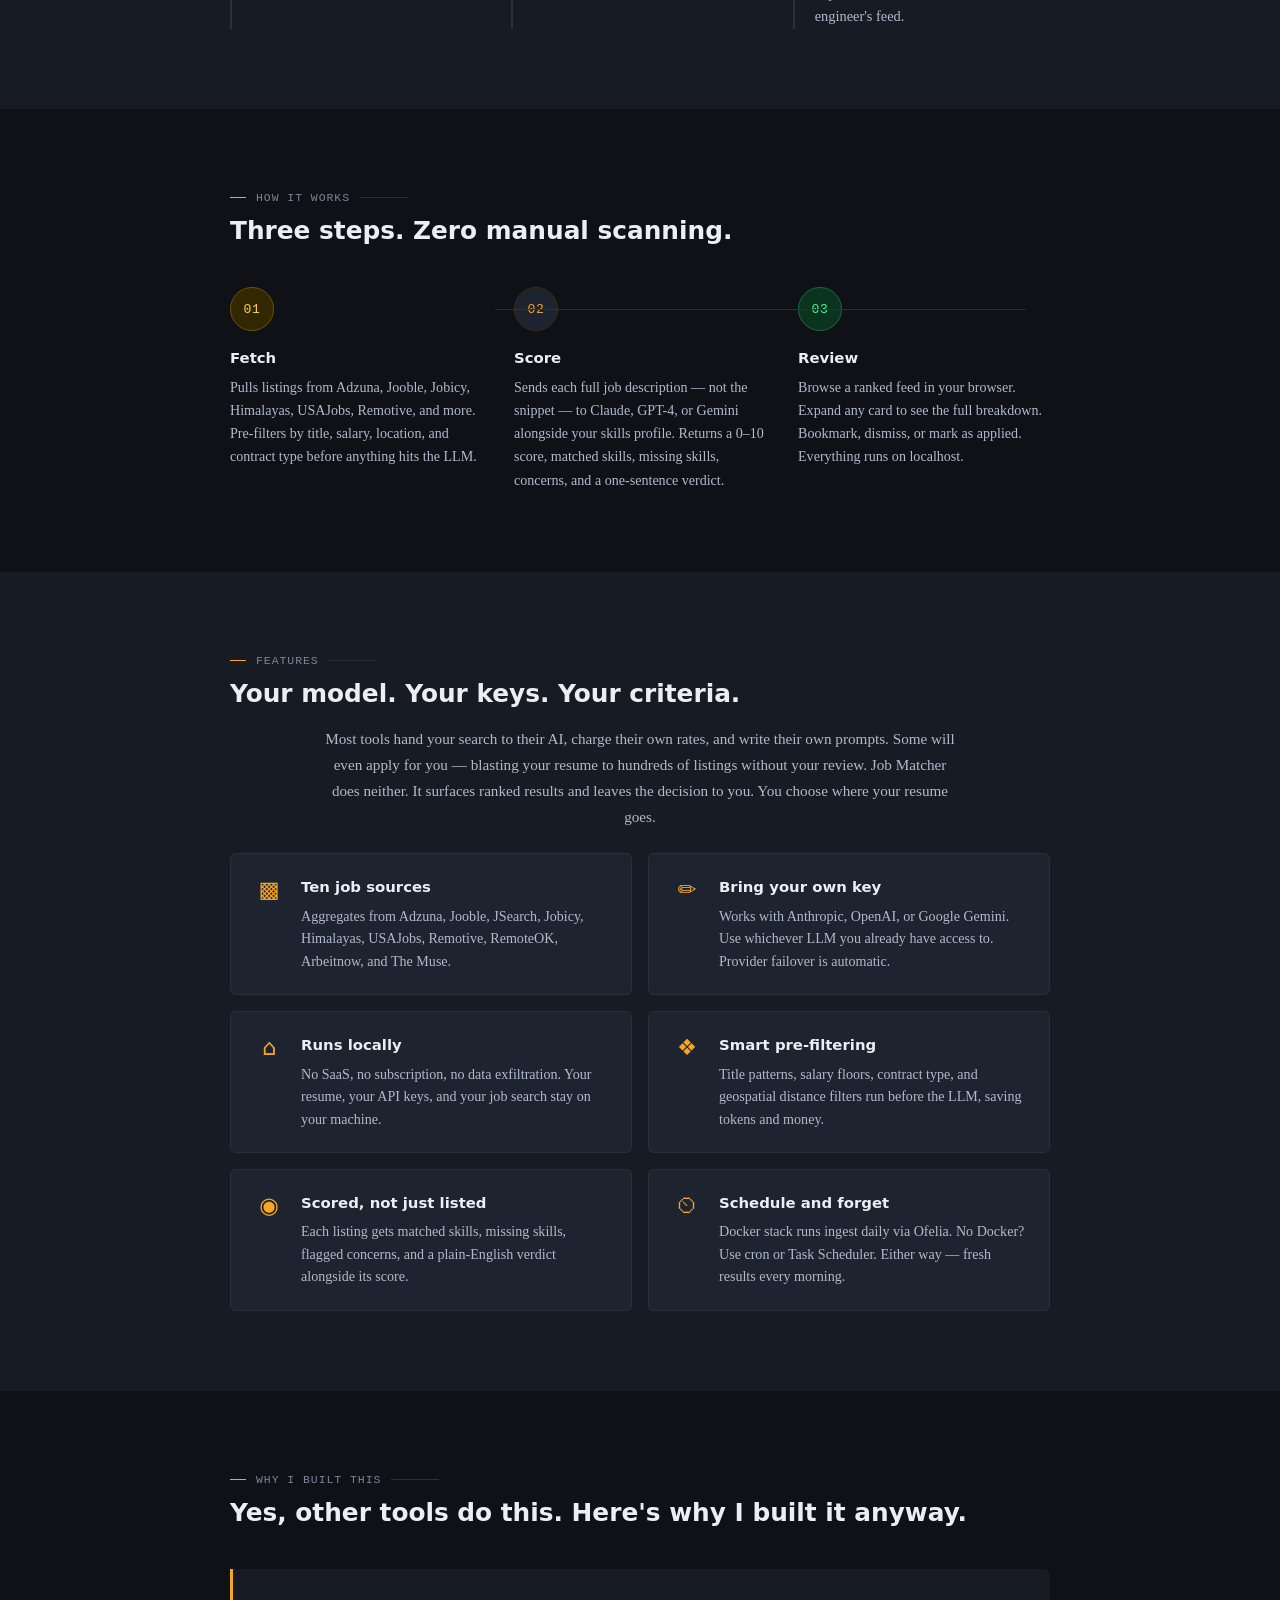
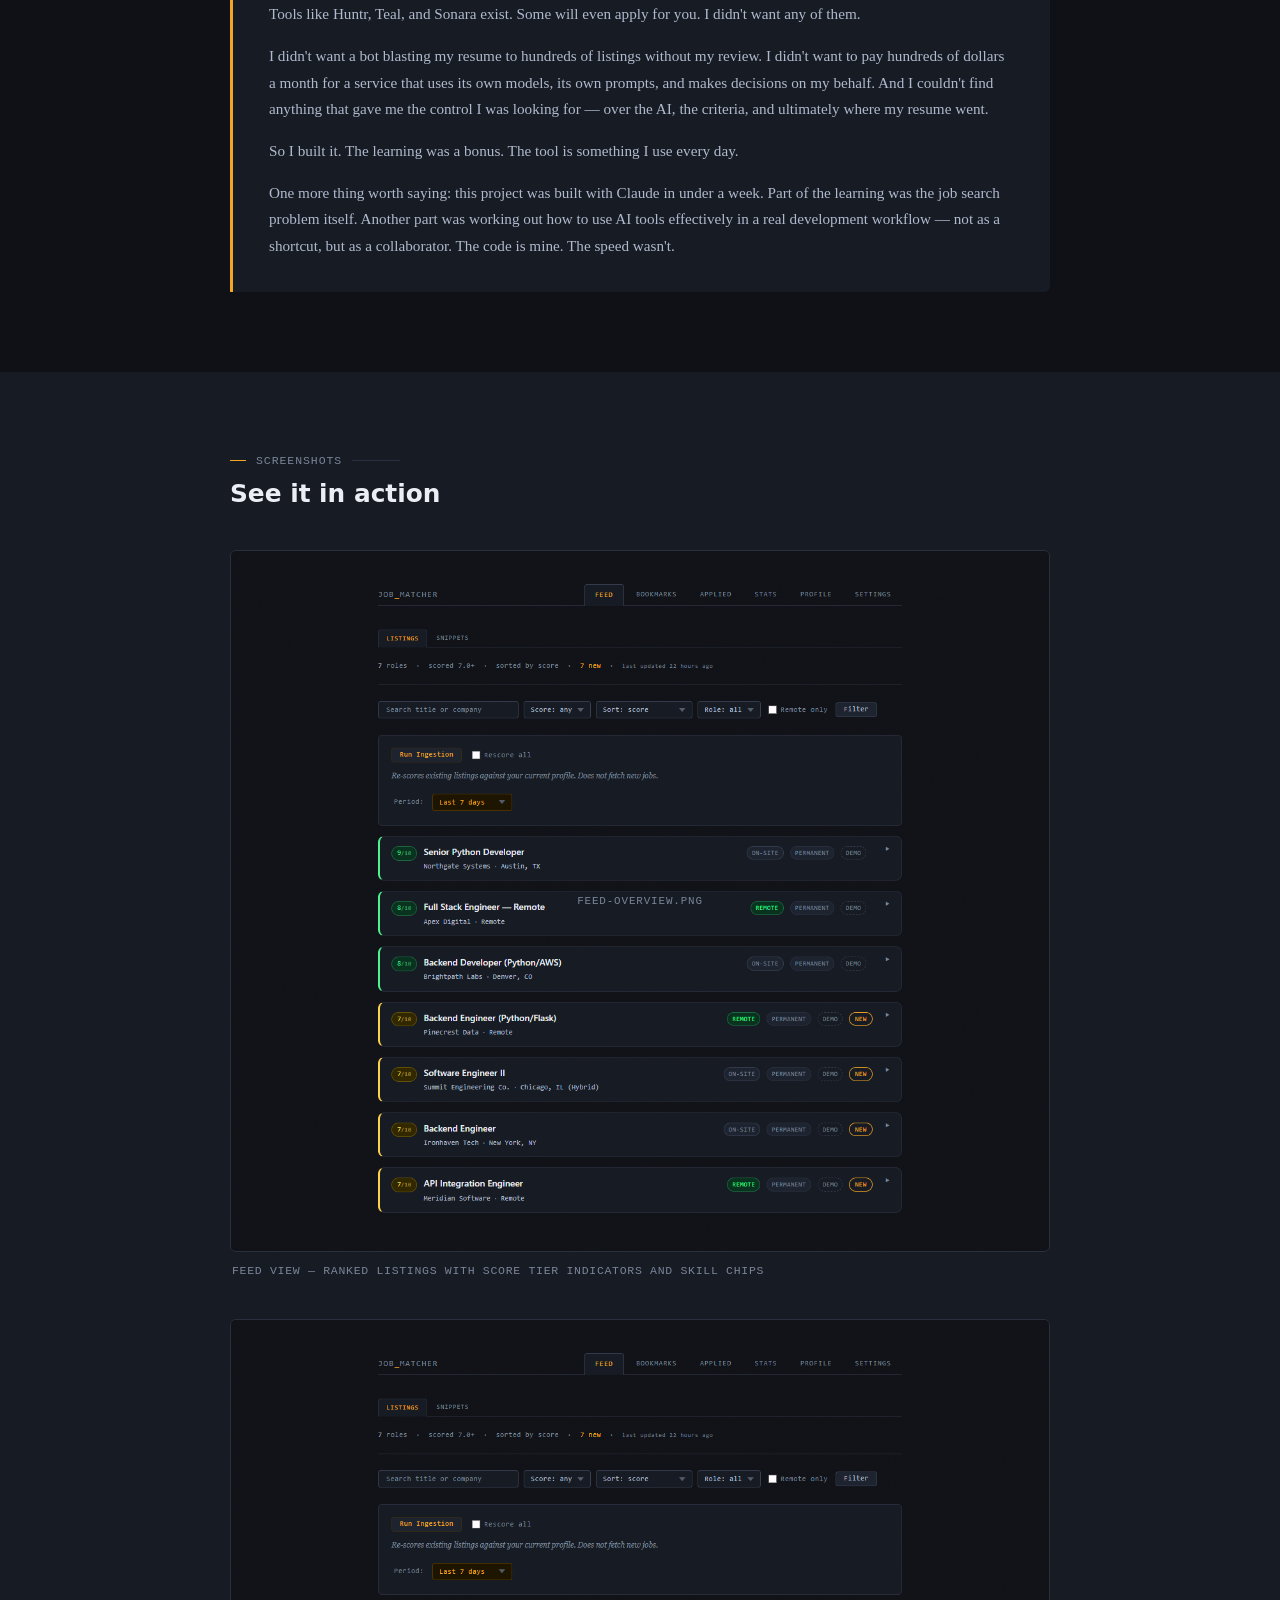
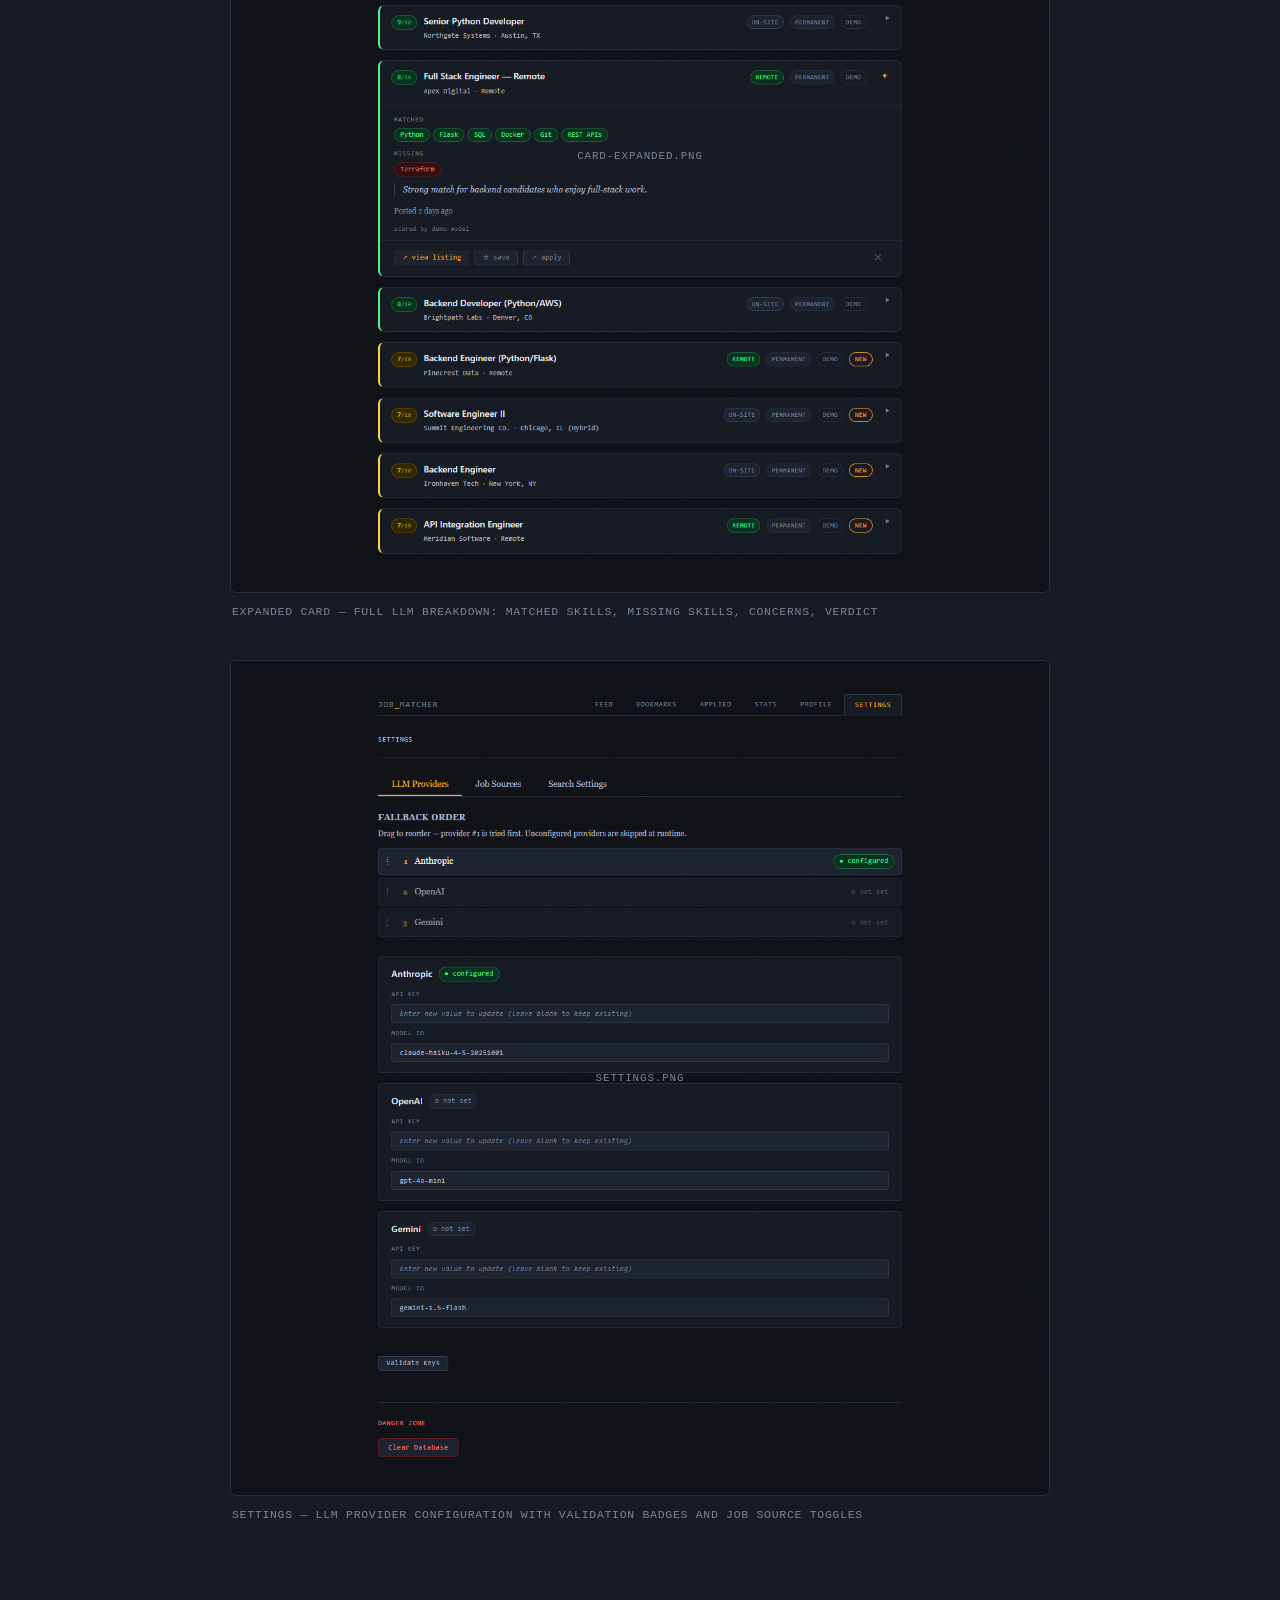
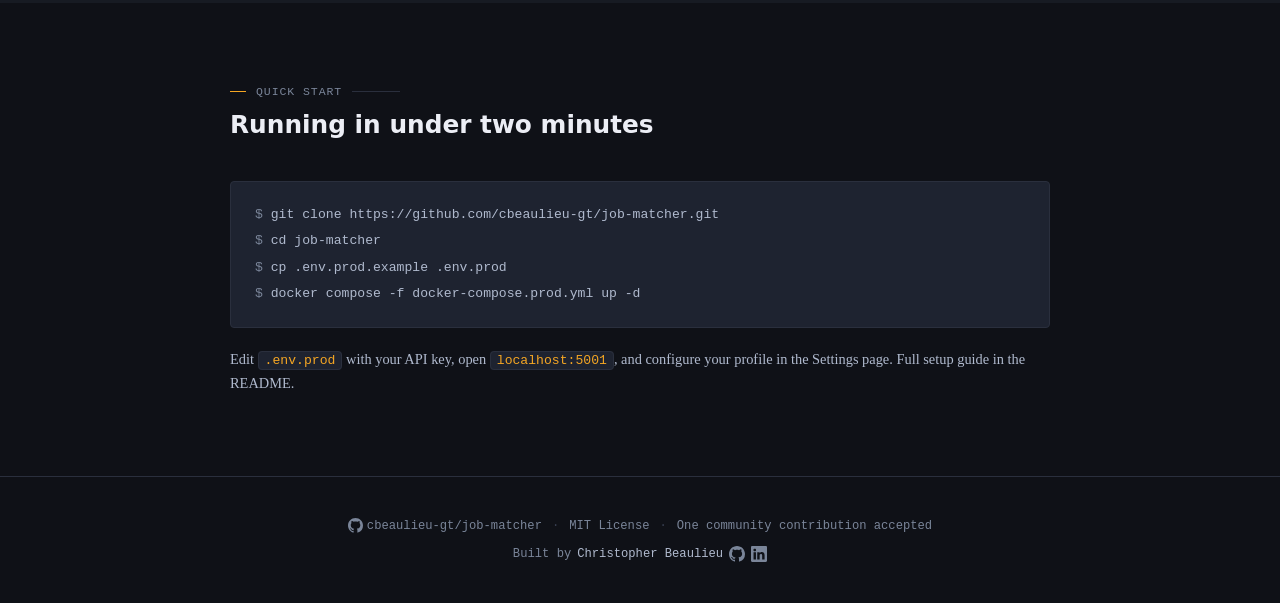
==== commit 2f7ae5b0: "docs: update landing page for v1.1.0 - ten job boards (add JSearch to list and meta descriptions) - " ====
--- a/docs/index.html
+++ b/docs/index.html
@@ -4,19 +4,19 @@
   <meta charset="UTF-8">
   <meta name="viewport" content="width=device-width, initial-scale=1">
   <title>Job Matcher — Stop reading job descriptions. Start reading scores.</title>
-  <meta name="description" content="Job Matcher is an open-source pipeline that fetches listings from nine job boards, scores each one against your skills using an LLM, and surfaces ranked results in a local web UI. Your data never leaves your machine.">
+  <meta name="description" content="Job Matcher is an open-source pipeline that fetches listings from ten job boards, scores each one against your skills using an LLM, and surfaces ranked results in a local web UI. Your data never leaves your machine.">
 
   <!-- Open Graph -->
   <meta property="og:title" content="Job Matcher">
-  <meta property="og:description" content="Job Matcher is an open-source pipeline that fetches listings from nine job boards, scores each one against your skills using an LLM, and surfaces ranked results in a local web UI. Your data never leaves your machine.">
+  <meta property="og:description" content="Job Matcher is an open-source pipeline that fetches listings from ten job boards, scores each one against your skills using an LLM, and surfaces ranked results in a local web UI. Your data never leaves your machine.">
   <meta property="og:image" content="assets/feed-overview.png">
   <meta property="og:type" content="website">
   <meta property="og:url" content="https://christopherbeaulieu.net/job-matcher/">
 
   <meta name="theme-color" content="#0f1117">
 
-  <link rel="icon" href="assets/favicon.svg" type="image/svg+xml">
-  <link rel="icon" href="assets/favicon.svg" sizes="any">
+  <!-- Favicon -->
+  <link rel="icon" type="image/svg+xml" href="assets/favicon.svg">
 
   <style>
     /* ============================================================
@@ -592,8 +592,6 @@
       width: 100%;
       max-width: 100%;
       display: block;
-      position: relative;
-      z-index: 1;
     }
 
     /* Placeholder shown when image hasn't loaded */
@@ -1019,10 +1017,10 @@
           <div class="feature-card">
             <div class="feature-icon" aria-hidden="true">&#9641;</div>
             <div class="feature-content">
-              <p class="feature-title">Nine job sources</p>
+              <p class="feature-title">Ten job sources</p>
               <p class="feature-body">
-                Aggregates from Adzuna, Jooble, Jobicy, Himalayas, USAJobs,
-                Remotive, RemoteOK, Arbeitnow, and The Muse.
+                Aggregates from Adzuna, Jooble, JSearch, Jobicy, Himalayas,
+                USAJobs, Remotive, RemoteOK, Arbeitnow, and The Muse.
               </p>
             </div>
           </div>
@@ -1076,8 +1074,8 @@
             <div class="feature-content">
               <p class="feature-title">Schedule and forget</p>
               <p class="feature-body">
-                Set up a cron job or Windows Task Scheduler task and review
-                fresh results every morning.
+                Docker stack runs ingest daily via Ofelia. No Docker? Use cron
+                or Task Scheduler. Either way &mdash; fresh results every morning.
               </p>
             </div>
           </div>
@@ -1191,13 +1189,13 @@
         <div class="quickstart-block" role="region" aria-label="Quick start commands">
           <code>git clone https://github.com/cbeaulieu-gt/job-matcher.git</code>
           <code>cd job-matcher</code>
-          <code>uv venv &amp;&amp; source .venv/bin/activate  <span style="color: var(--text-muted)"># Windows: .venv\Scripts\activate</span></code>
-          <code>uv pip install -r requirements.txt</code>
+          <code>cp .env.prod.example .env.prod</code>
+          <code>docker compose -f docker-compose.prod.yml up -d</code>
         </div>
 
         <p class="quickstart-note">
-          Copy the example configs, add your API key in the Settings UI, and
-          run <code>python ingest.py</code>. Full setup guide in the README.
+          Edit <code>.env.prod</code> with your API key, open <code>localhost:5001</code>,
+          and configure your profile in the Settings page. Full setup guide in the README.
         </p>
 
       </div>
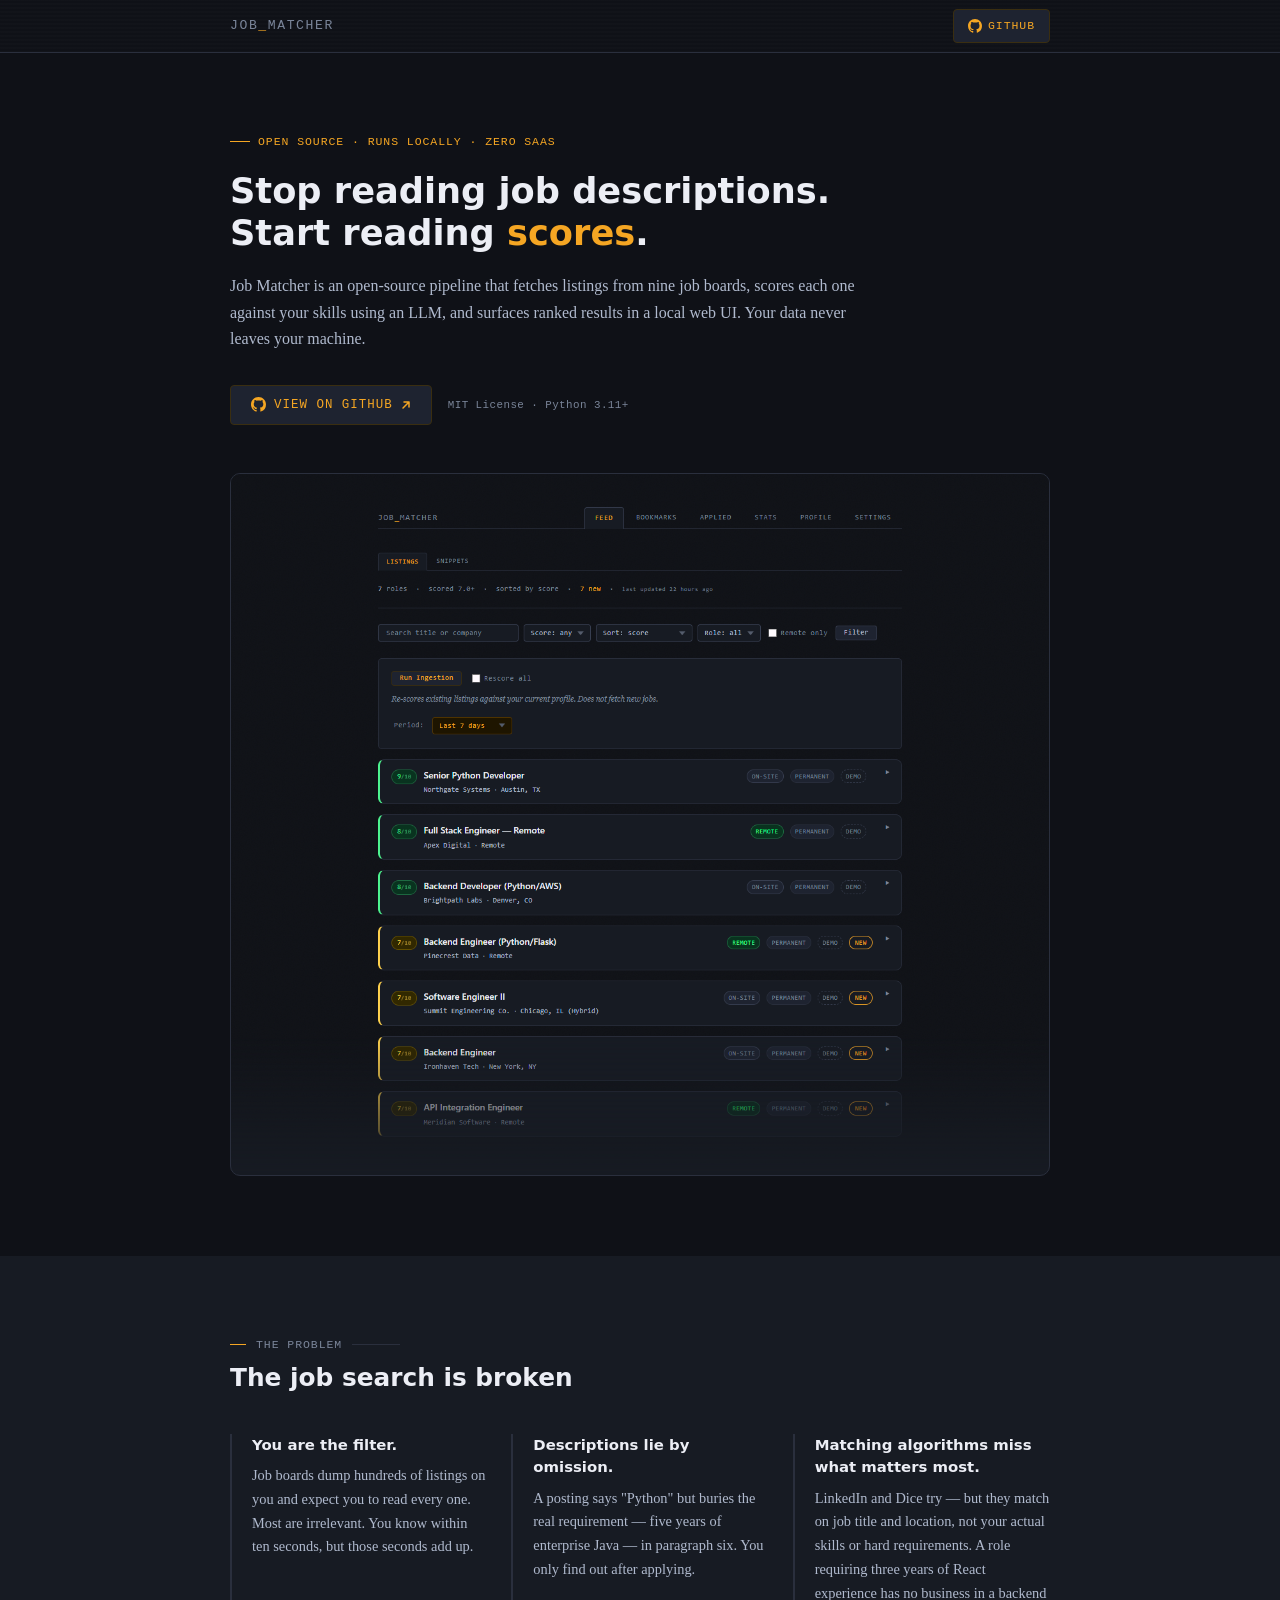
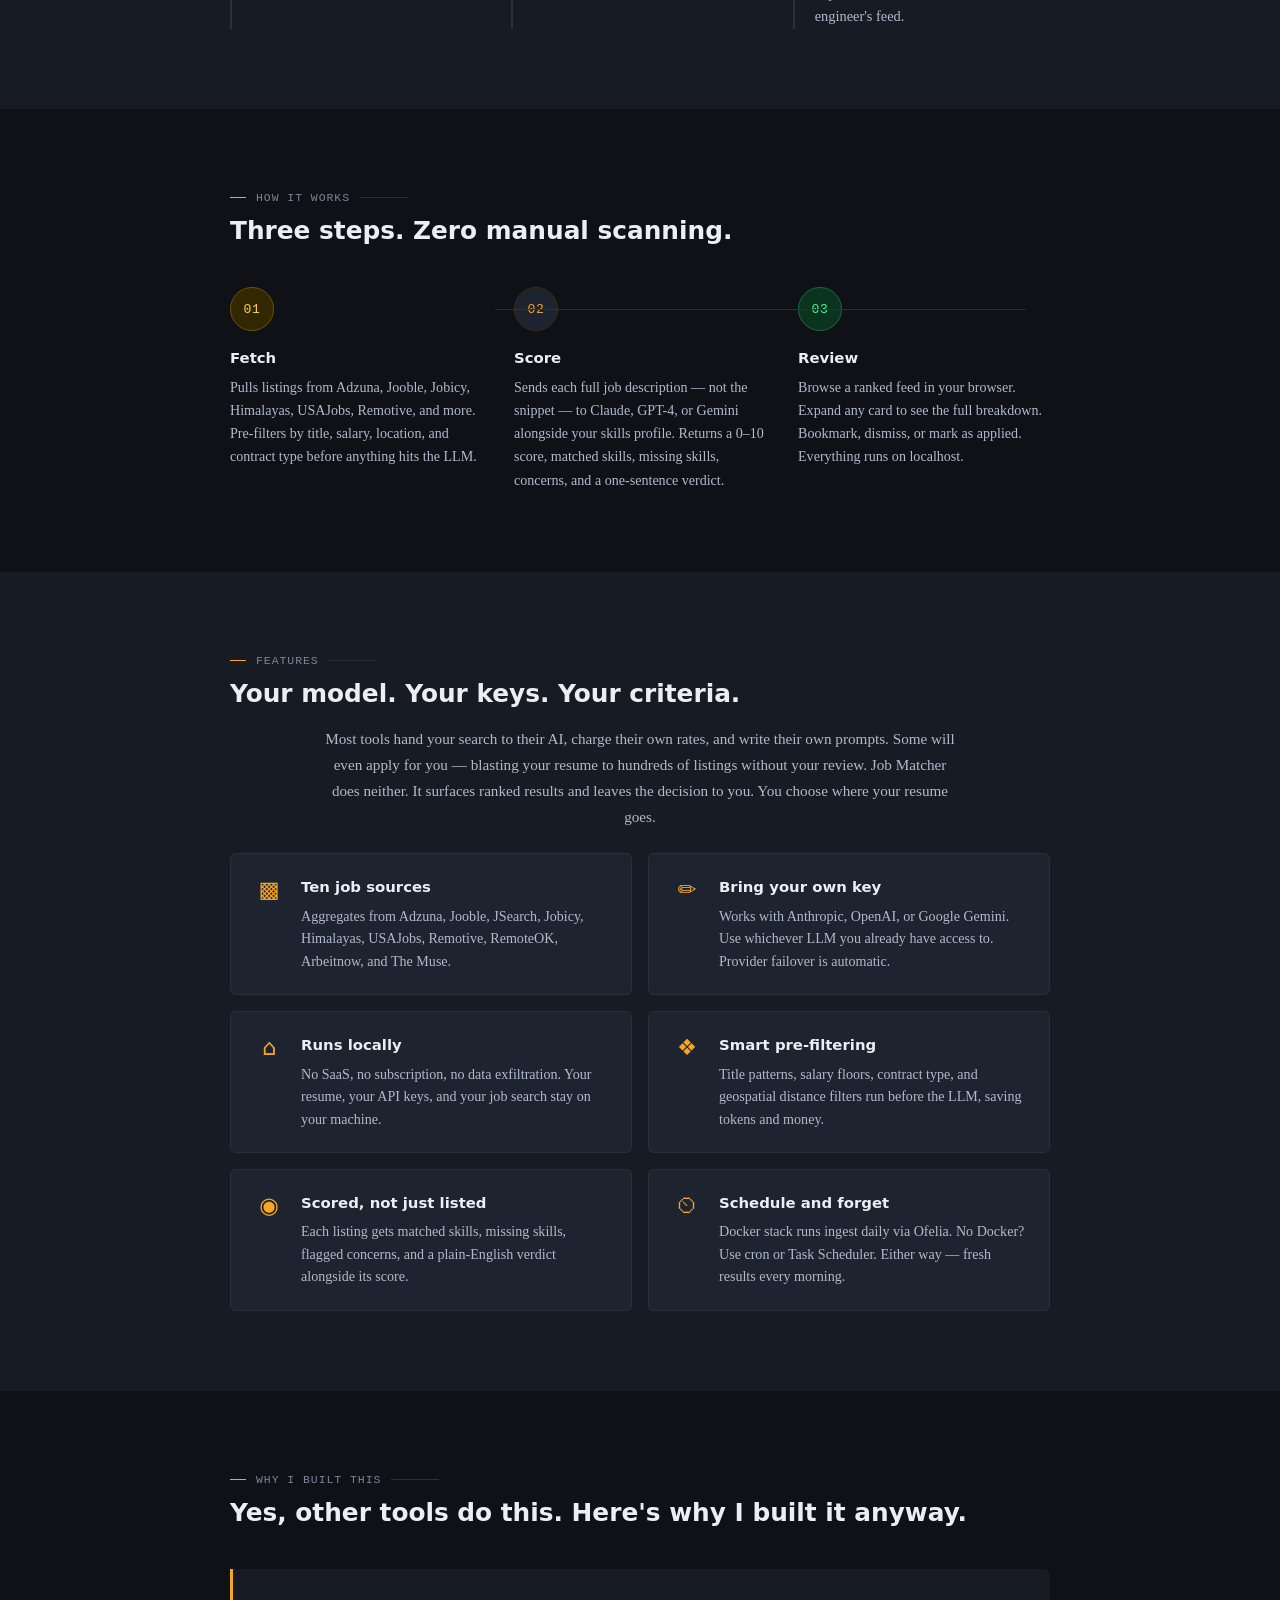
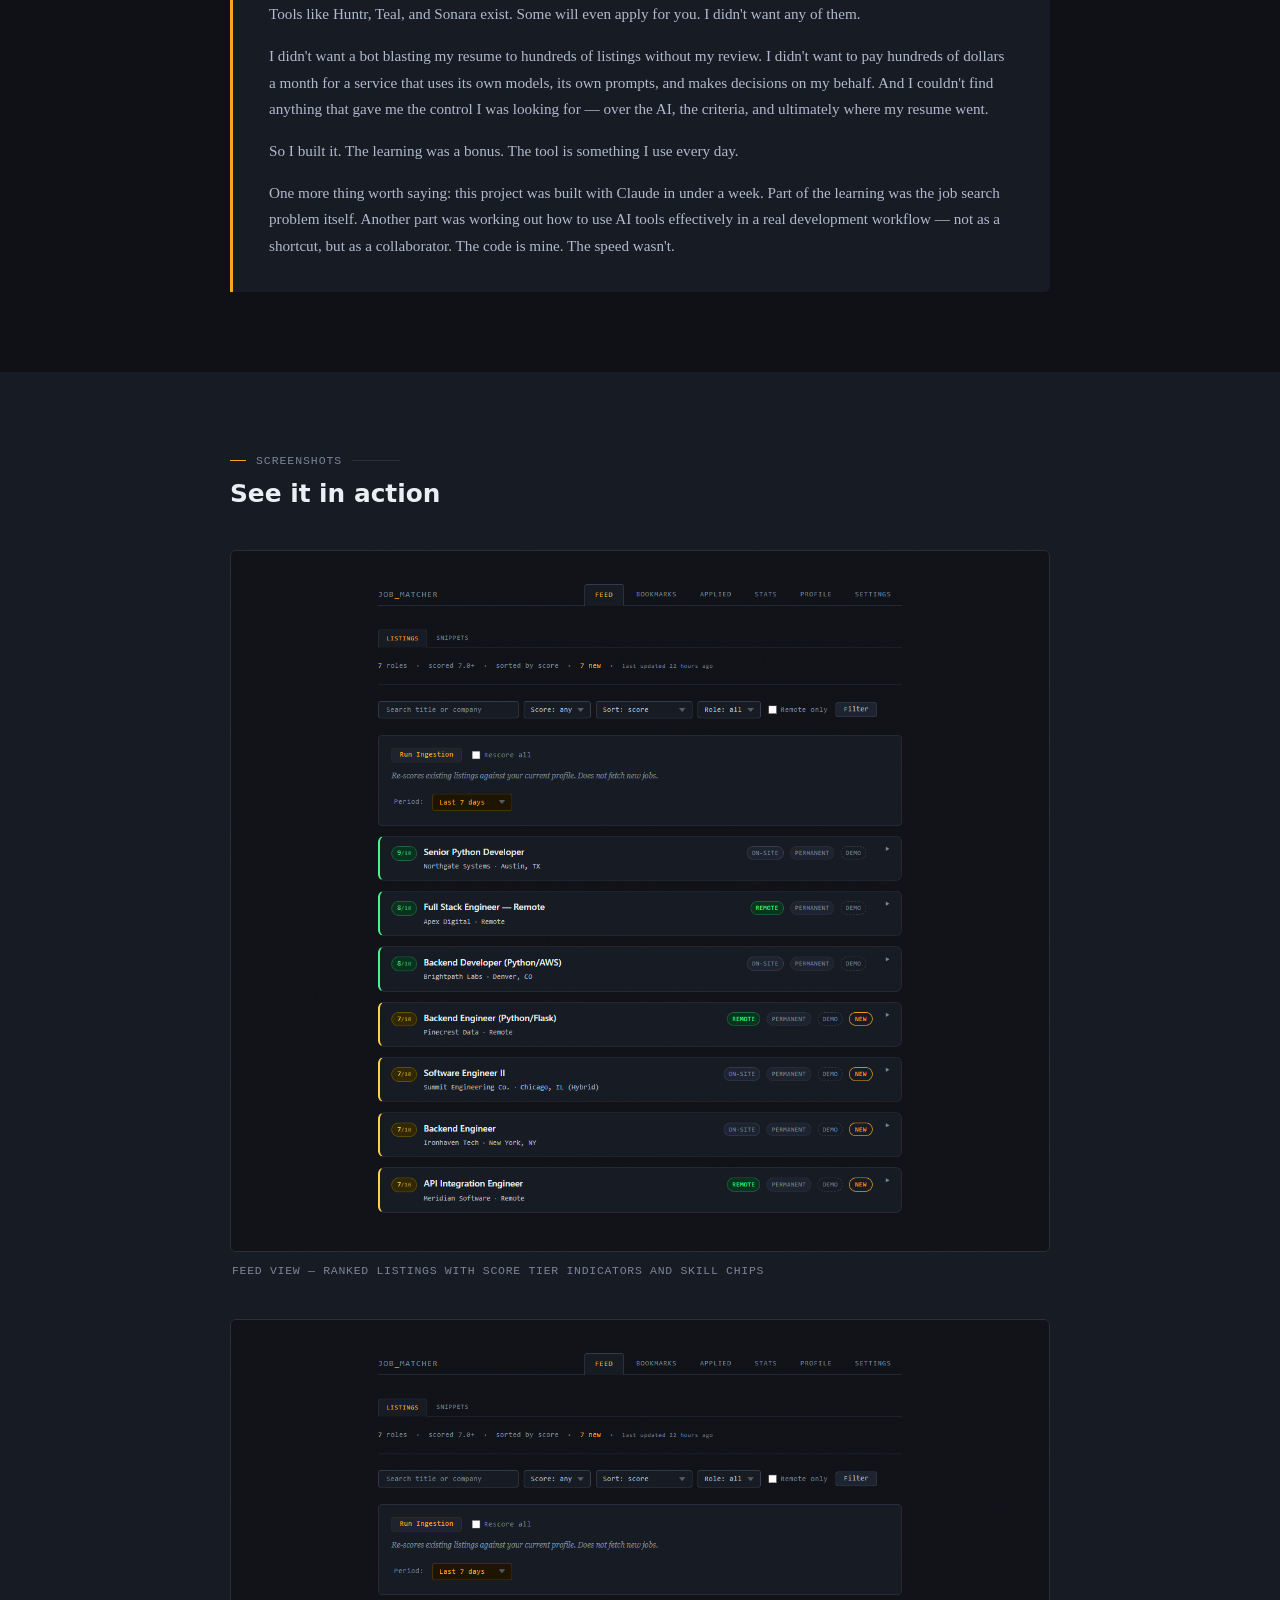
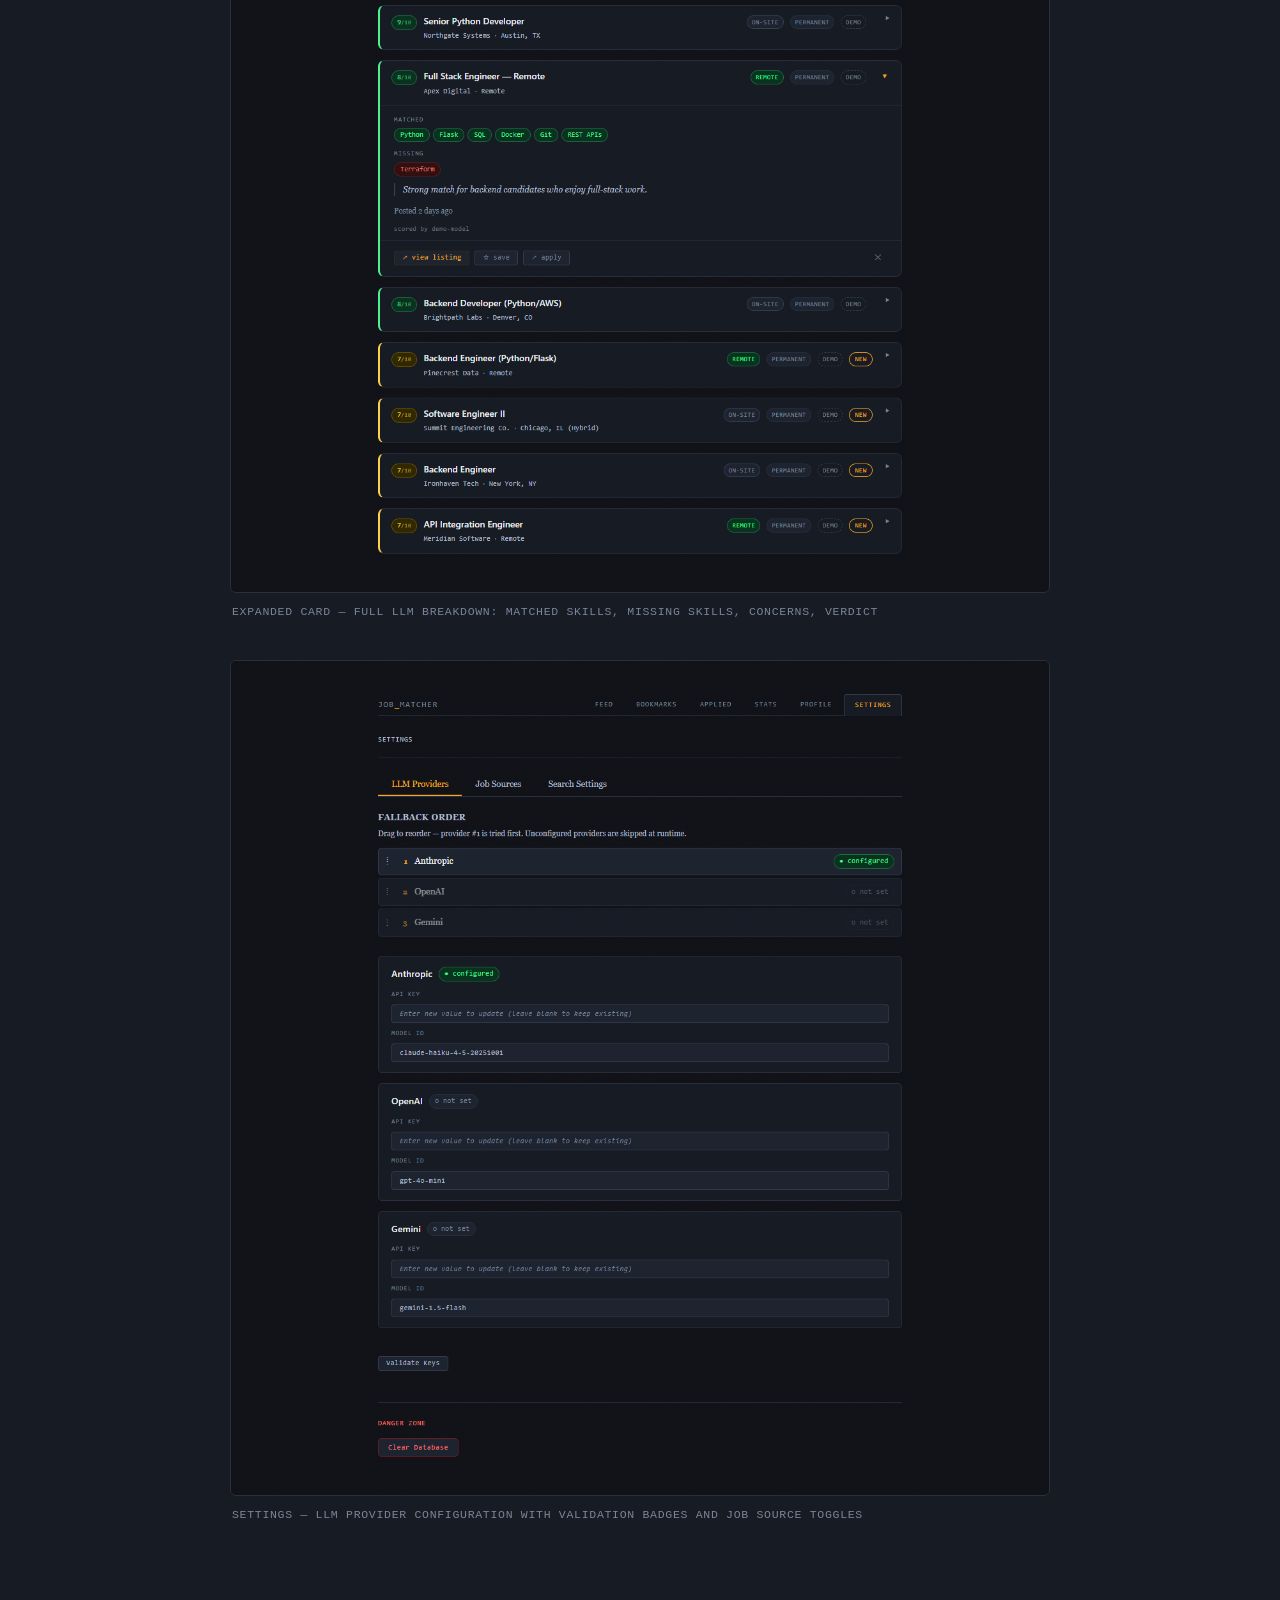
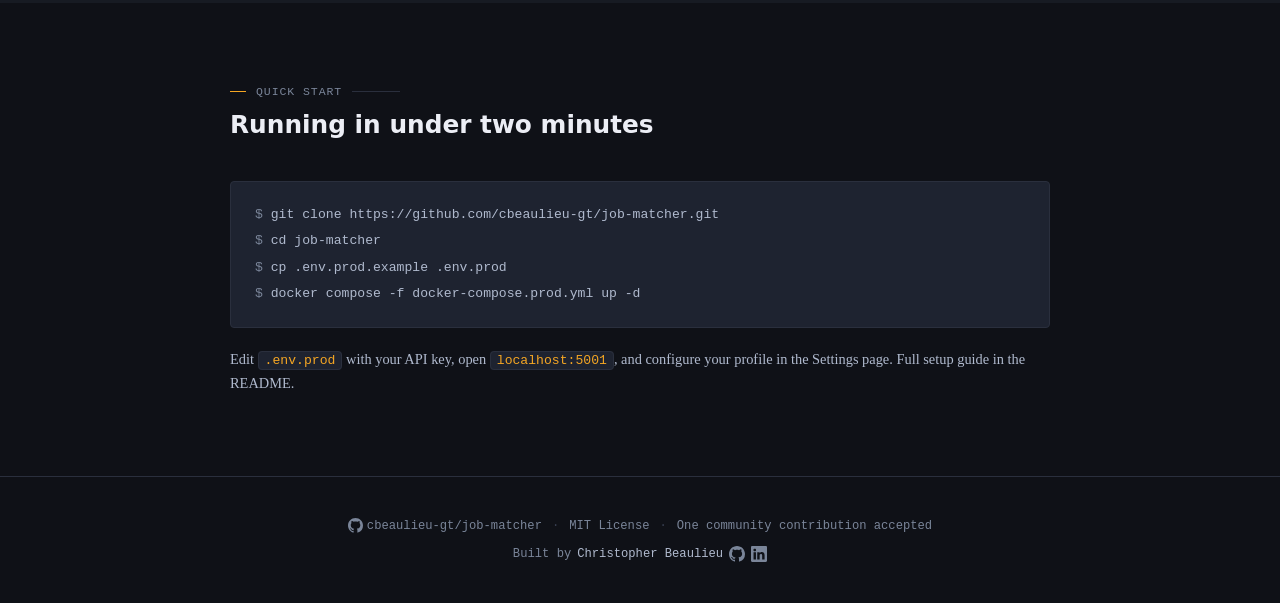
==== commit 90f1c187: "Merge branch 'main' of https://github.com/cbeaulieu-gt/job-matcher" ====
--- a/docs/index.html
+++ b/docs/index.html
@@ -592,6 +592,8 @@
       width: 100%;
       max-width: 100%;
       display: block;
+      position: relative;
+      z-index: 1;
     }
 
     /* Placeholder shown when image hasn't loaded */
@@ -1075,7 +1077,7 @@
               <p class="feature-title">Schedule and forget</p>
               <p class="feature-body">
                 Docker stack runs ingest daily via Ofelia. No Docker? Use cron
-                or Task Scheduler. Either way &mdash; fresh results every morning.
+                or Task Scheduler. Either way — fresh results every morning.
               </p>
             </div>
           </div>
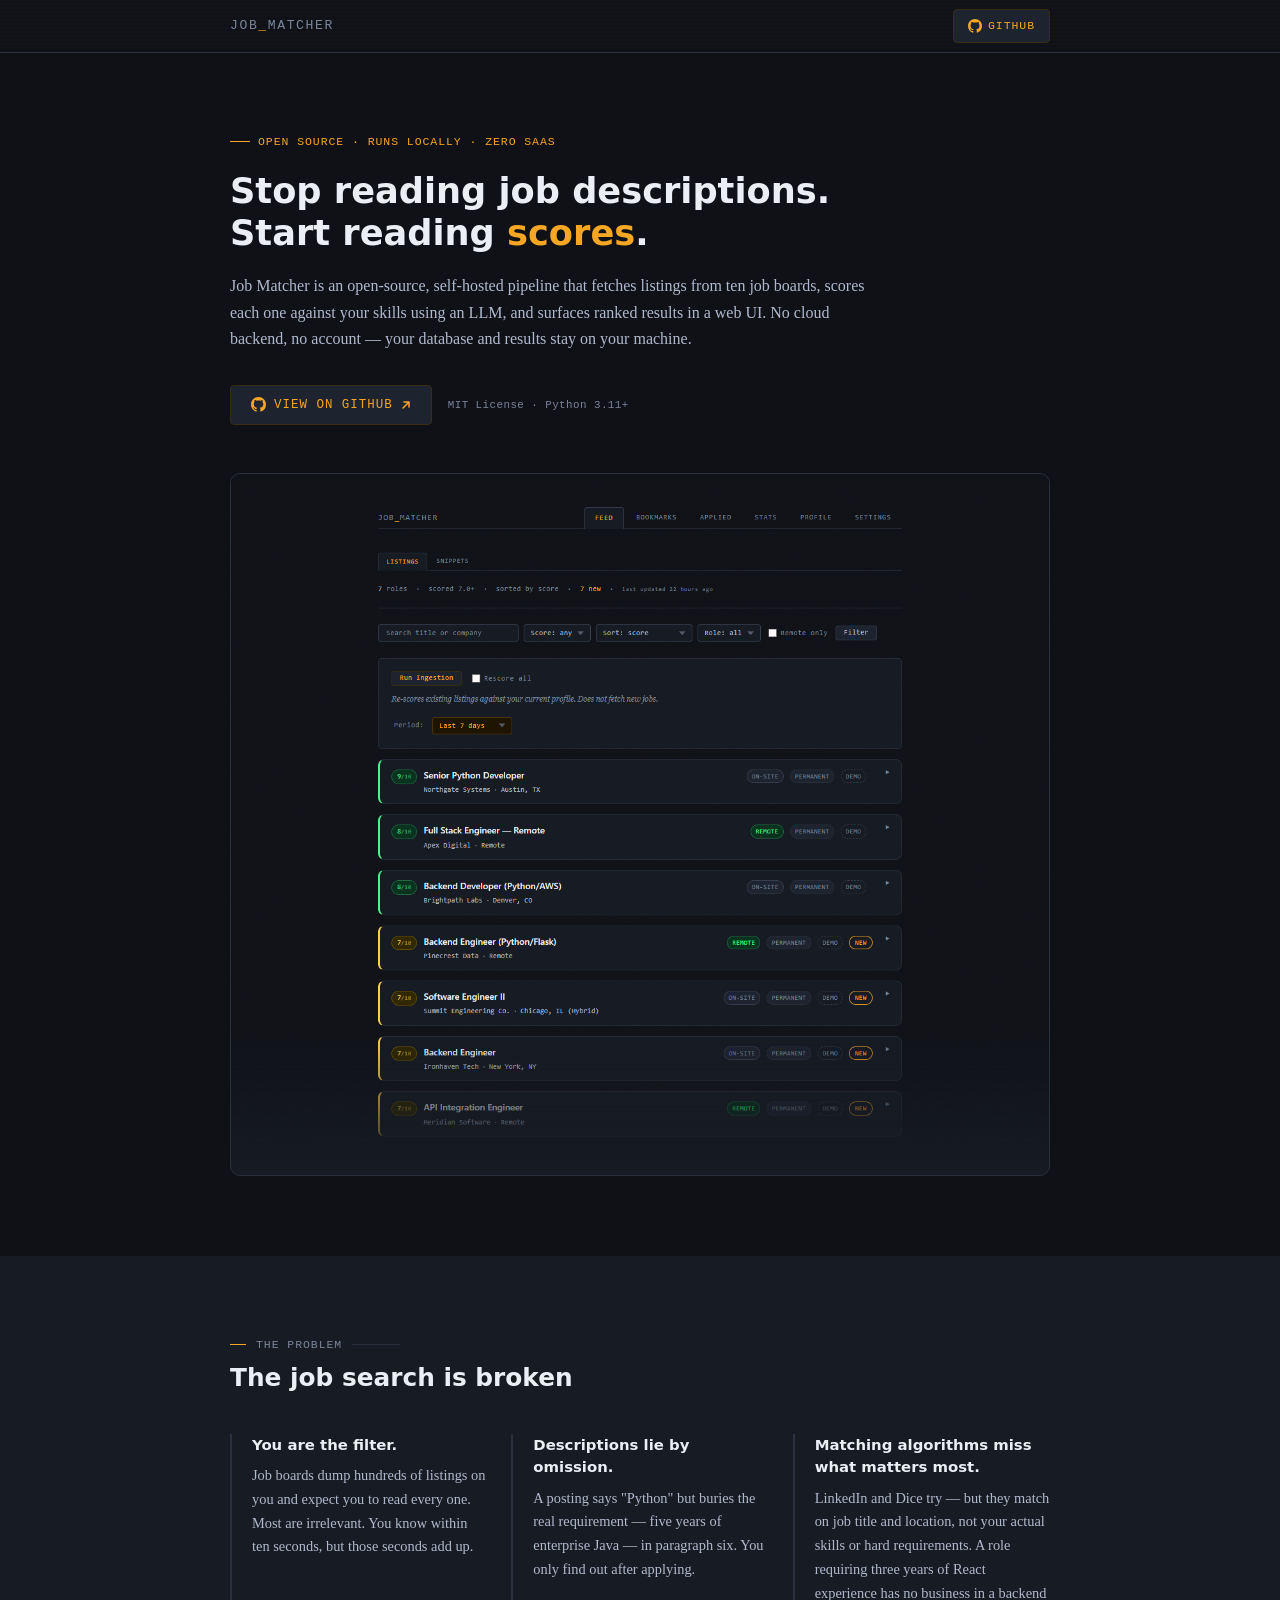
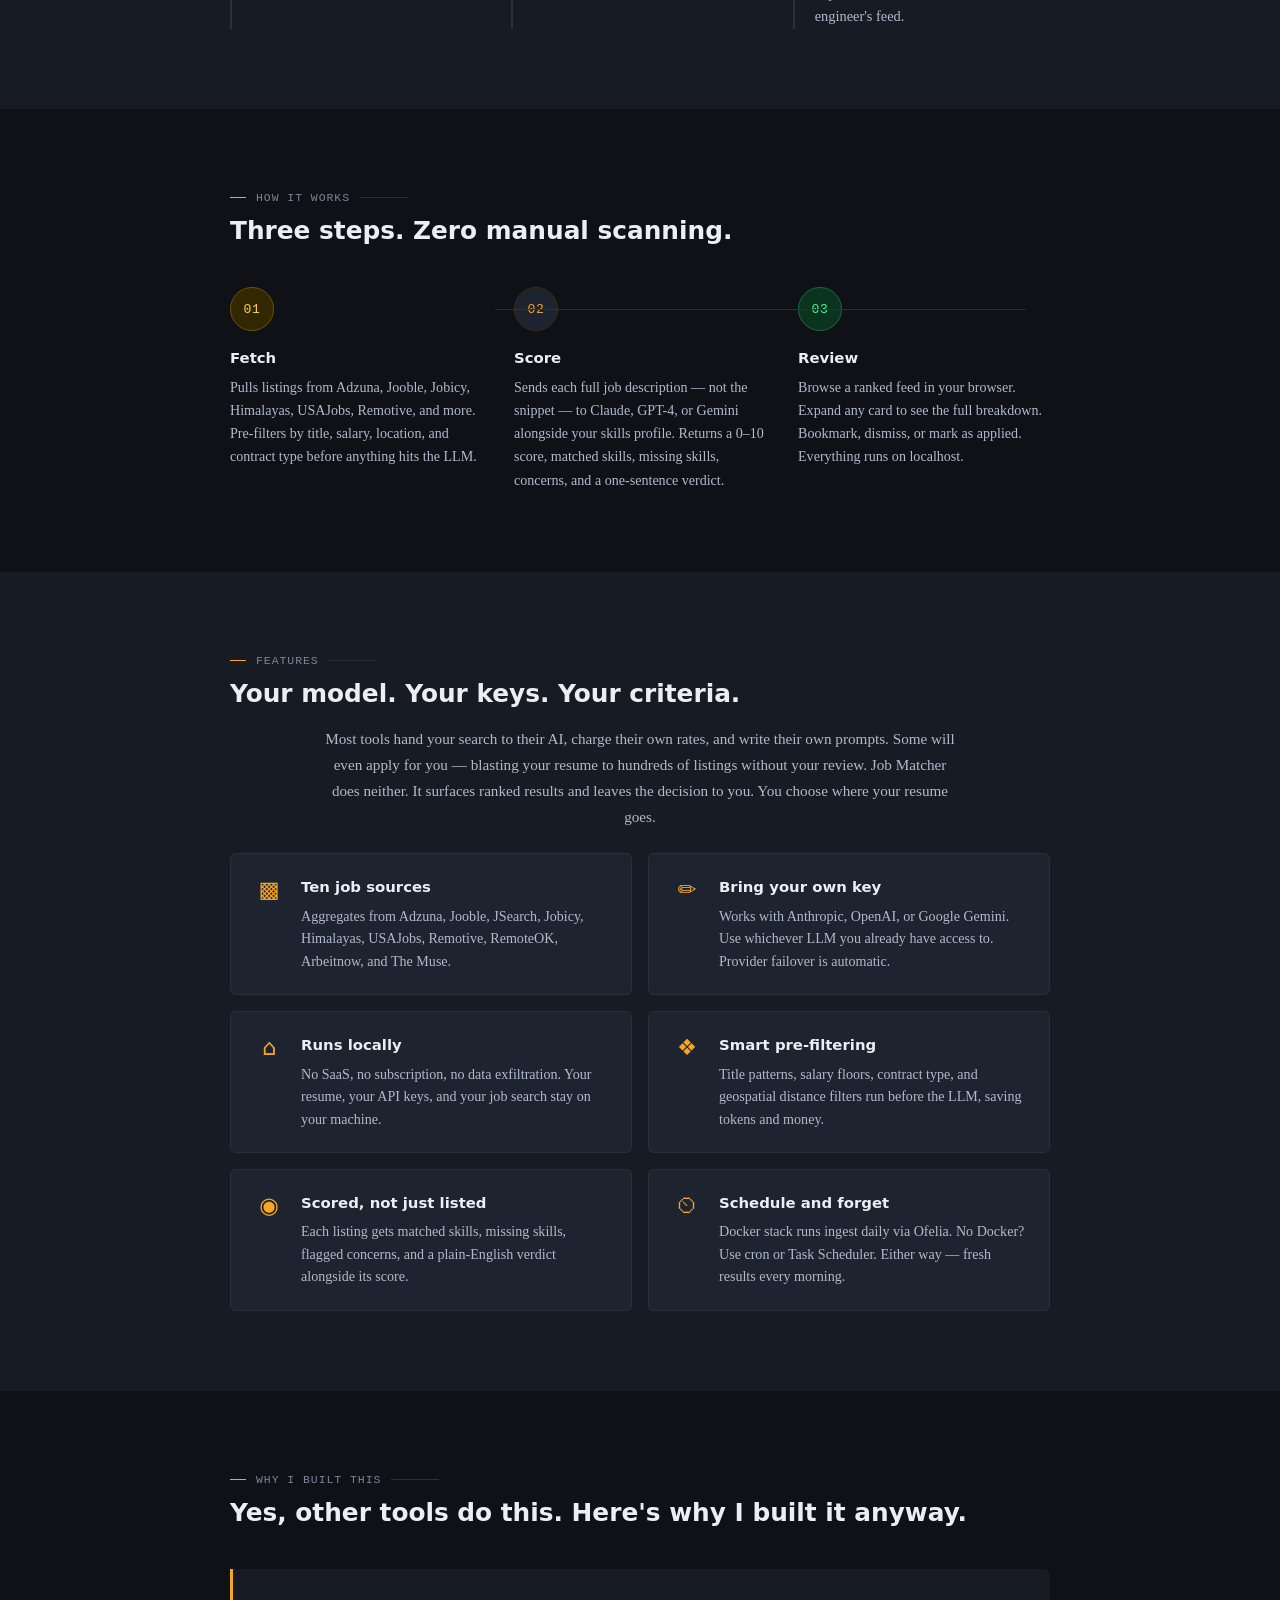
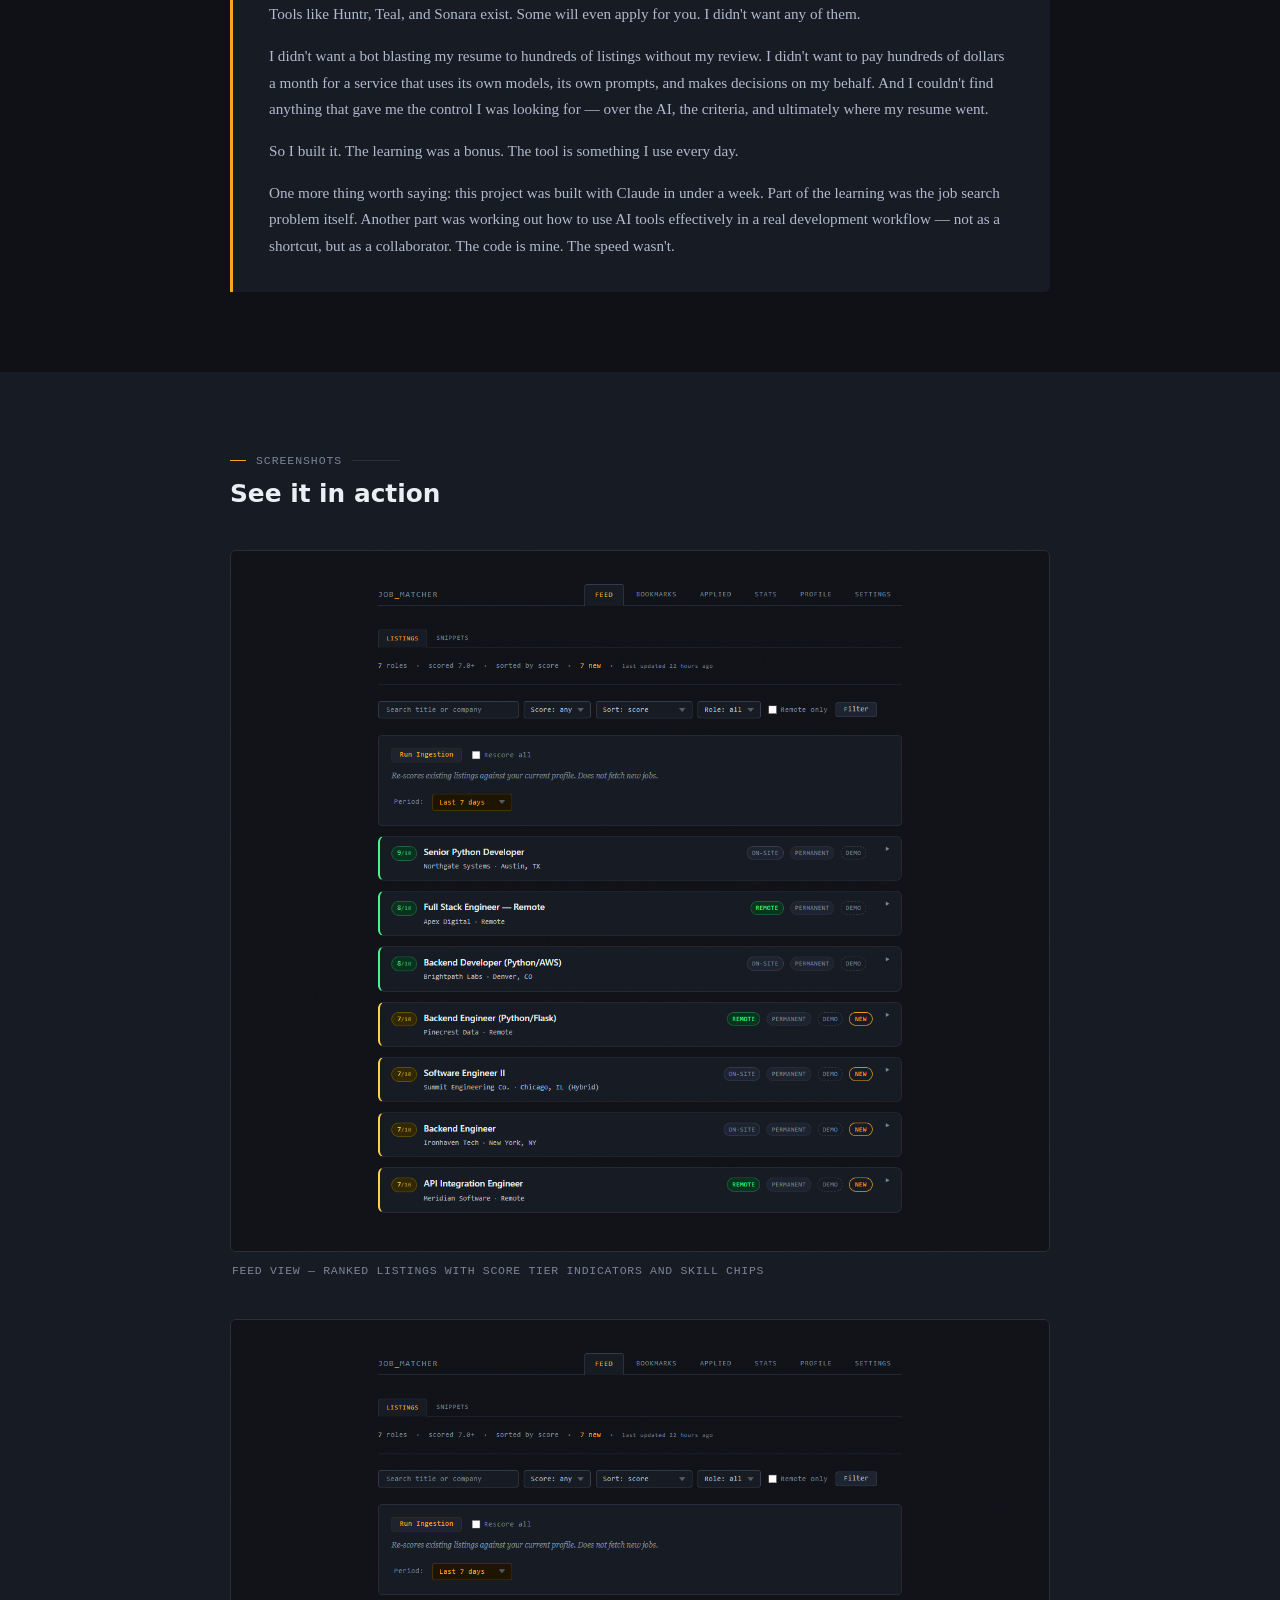
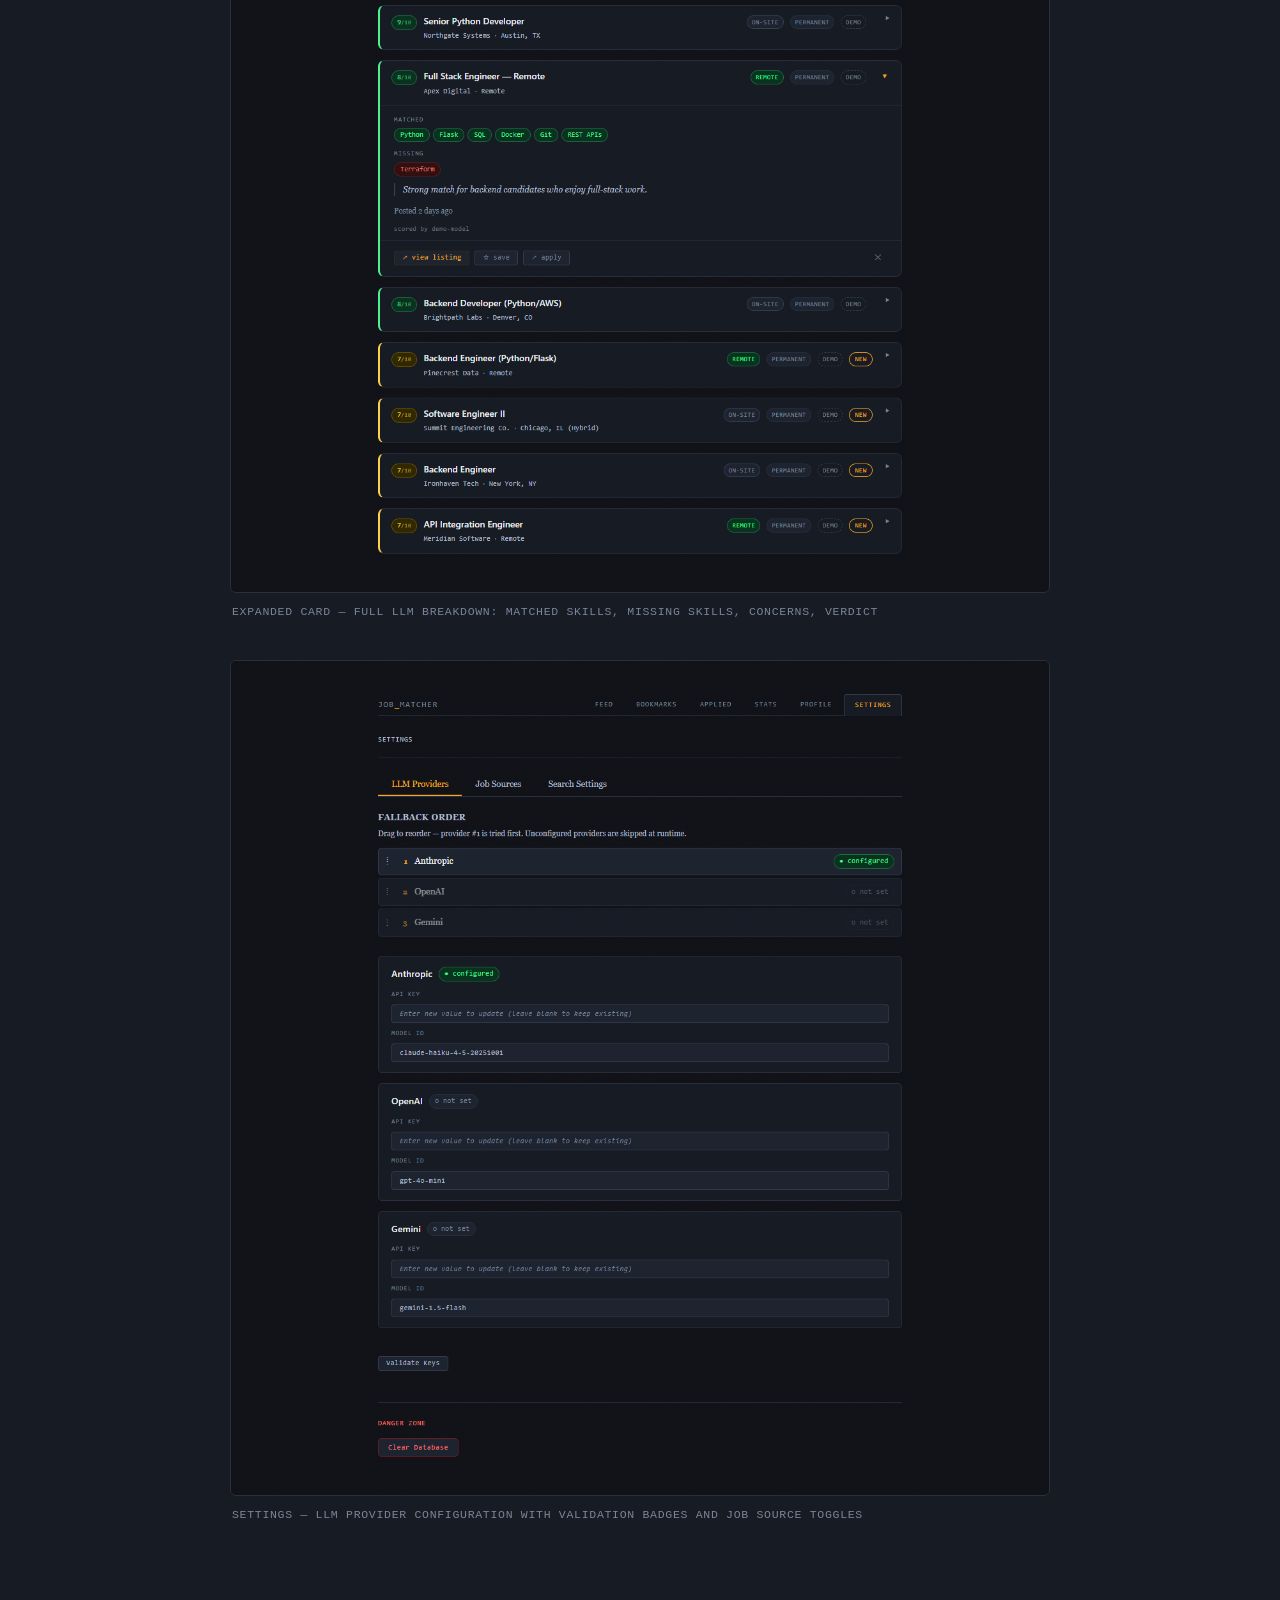
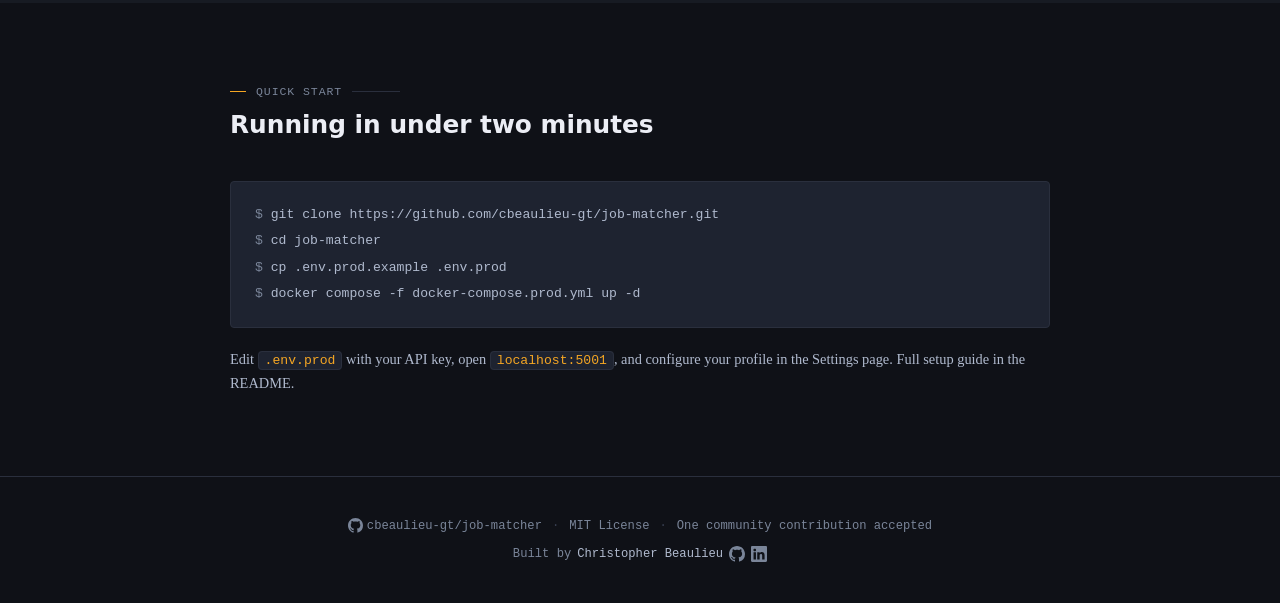
==== commit 80e6972d: "fix: correct misleading privacy claim and stale source count on landing page Job descriptions are se" ====
--- a/docs/index.html
+++ b/docs/index.html
@@ -4,11 +4,11 @@
   <meta charset="UTF-8">
   <meta name="viewport" content="width=device-width, initial-scale=1">
   <title>Job Matcher — Stop reading job descriptions. Start reading scores.</title>
-  <meta name="description" content="Job Matcher is an open-source pipeline that fetches listings from ten job boards, scores each one against your skills using an LLM, and surfaces ranked results in a local web UI. Your data never leaves your machine.">
+  <meta name="description" content="Job Matcher is an open-source, self-hosted pipeline that fetches listings from ten job boards, scores each one against your skills using an LLM, and surfaces ranked results in a web UI. No cloud backend, no account — your database and results stay on your machine.">
 
   <!-- Open Graph -->
   <meta property="og:title" content="Job Matcher">
-  <meta property="og:description" content="Job Matcher is an open-source pipeline that fetches listings from ten job boards, scores each one against your skills using an LLM, and surfaces ranked results in a local web UI. Your data never leaves your machine.">
+  <meta property="og:description" content="Job Matcher is an open-source, self-hosted pipeline that fetches listings from ten job boards, scores each one against your skills using an LLM, and surfaces ranked results in a web UI. No cloud backend, no account — your database and results stay on your machine.">
   <meta property="og:image" content="assets/feed-overview.png">
   <meta property="og:type" content="website">
   <meta property="og:url" content="https://christopherbeaulieu.net/job-matcher/">
@@ -864,10 +864,10 @@
         </h1>
 
         <p class="hero-sub anim-3">
-          Job Matcher is an open-source pipeline that fetches listings from nine
-          job boards, scores each one against your skills using an LLM, and
-          surfaces ranked results in a local web UI. Your data never leaves your
-          machine.
+          Job Matcher is an open-source, self-hosted pipeline that fetches
+          listings from ten job boards, scores each one against your skills using
+          an LLM, and surfaces ranked results in a web UI. No cloud backend, no
+          account — your database and results stay on your machine.
         </p>
 
         <div class="hero-actions anim-4">
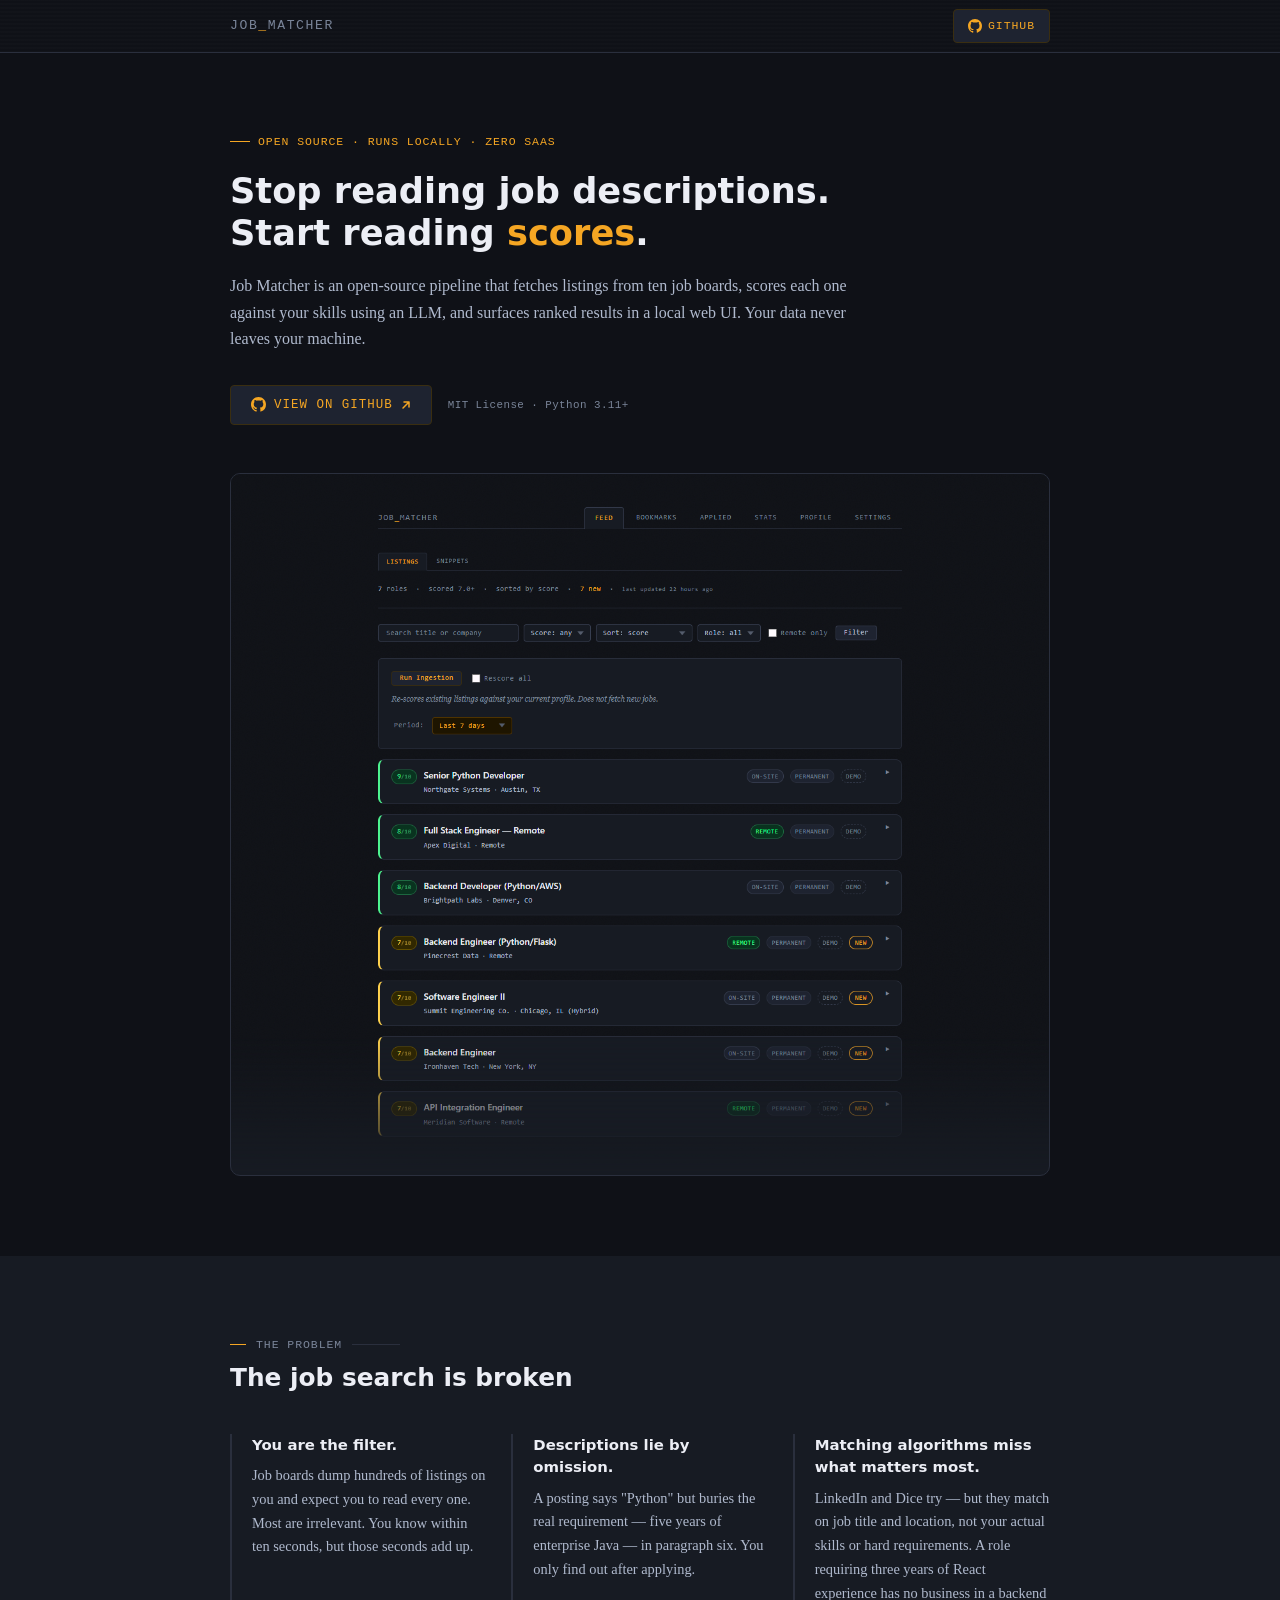
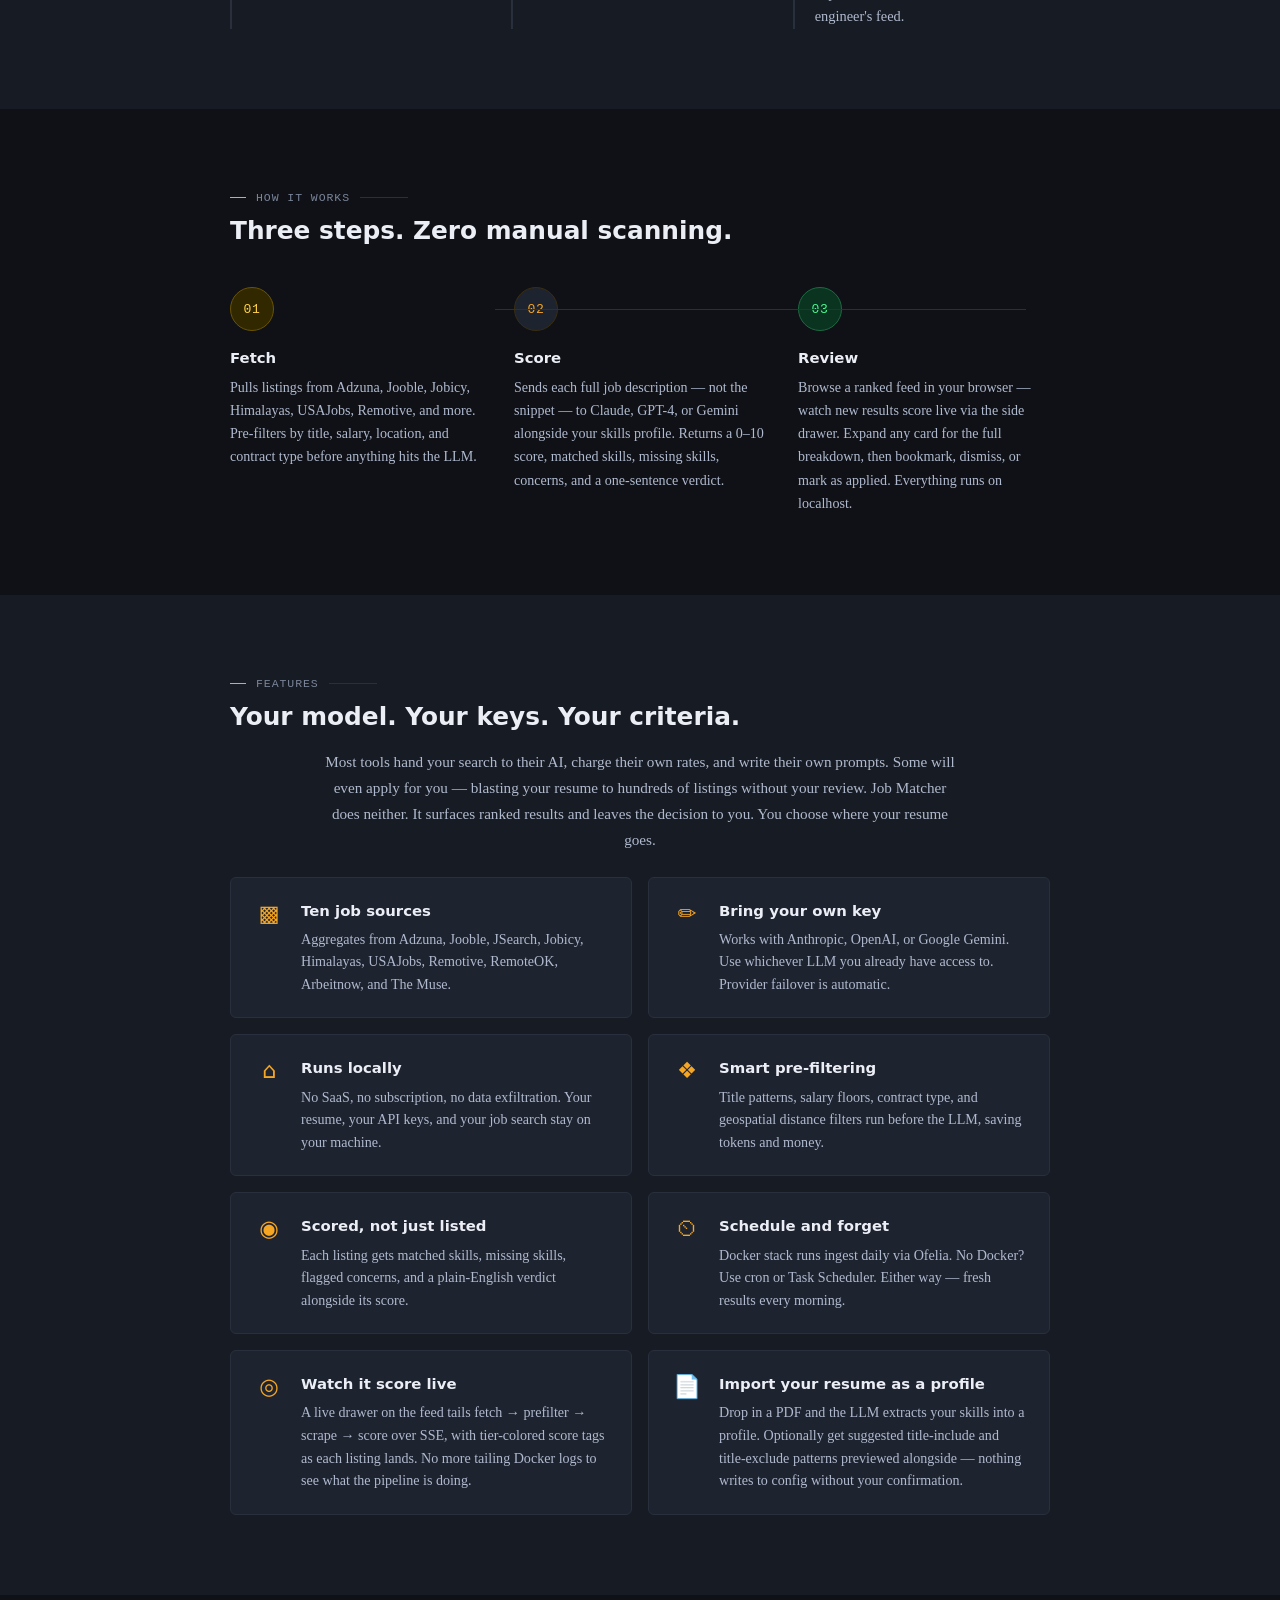
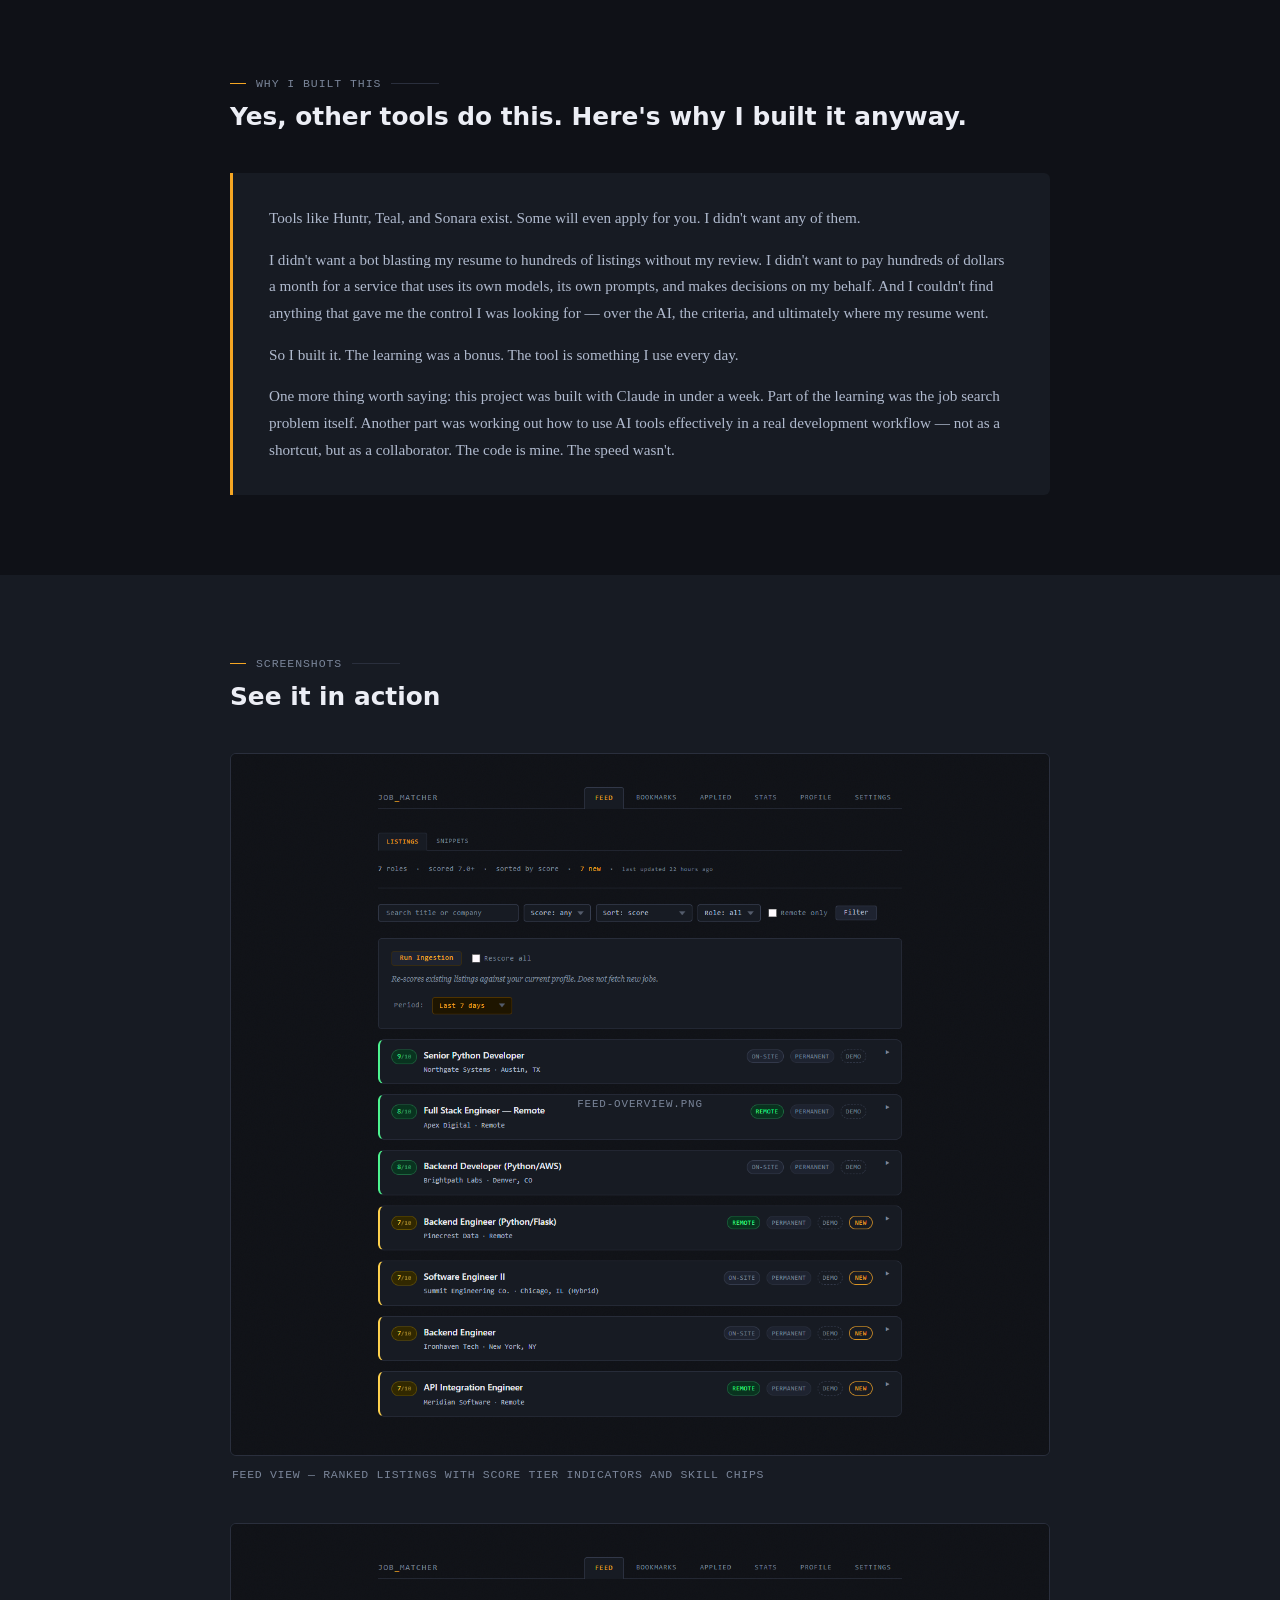
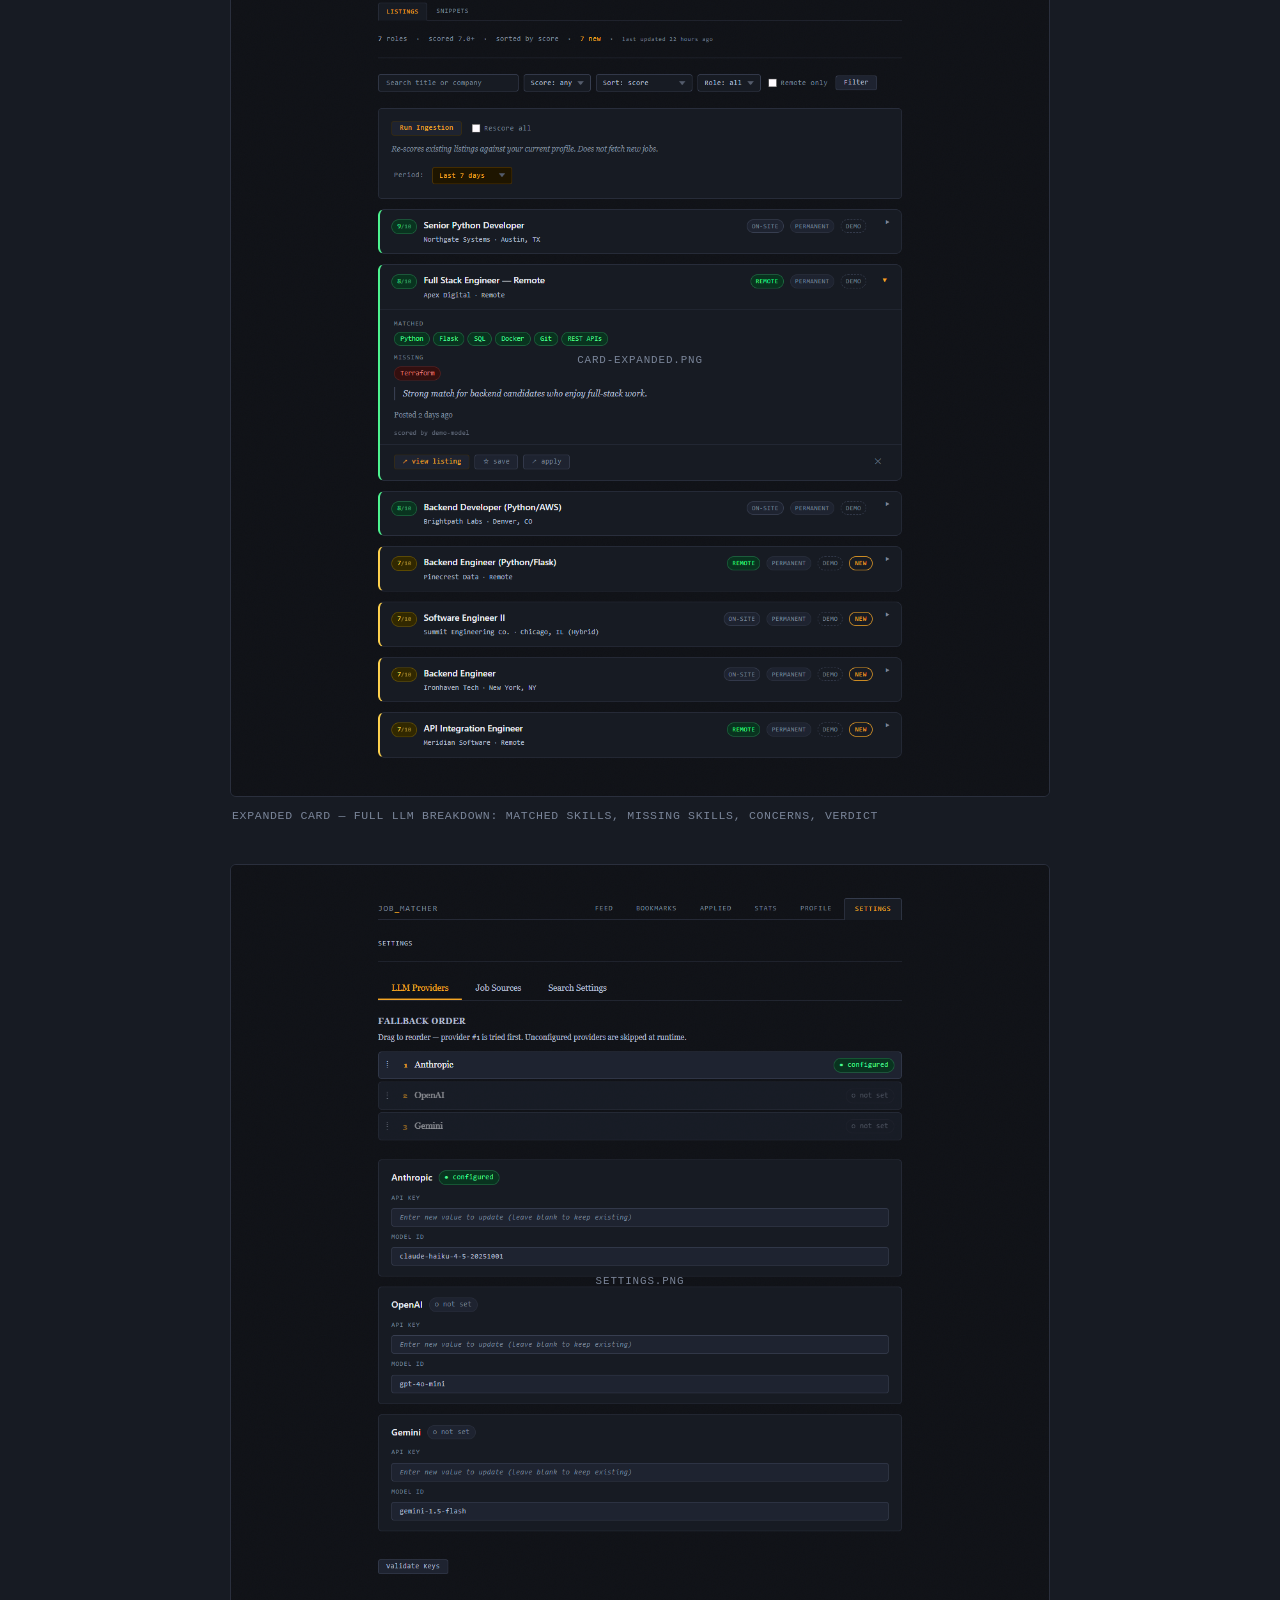
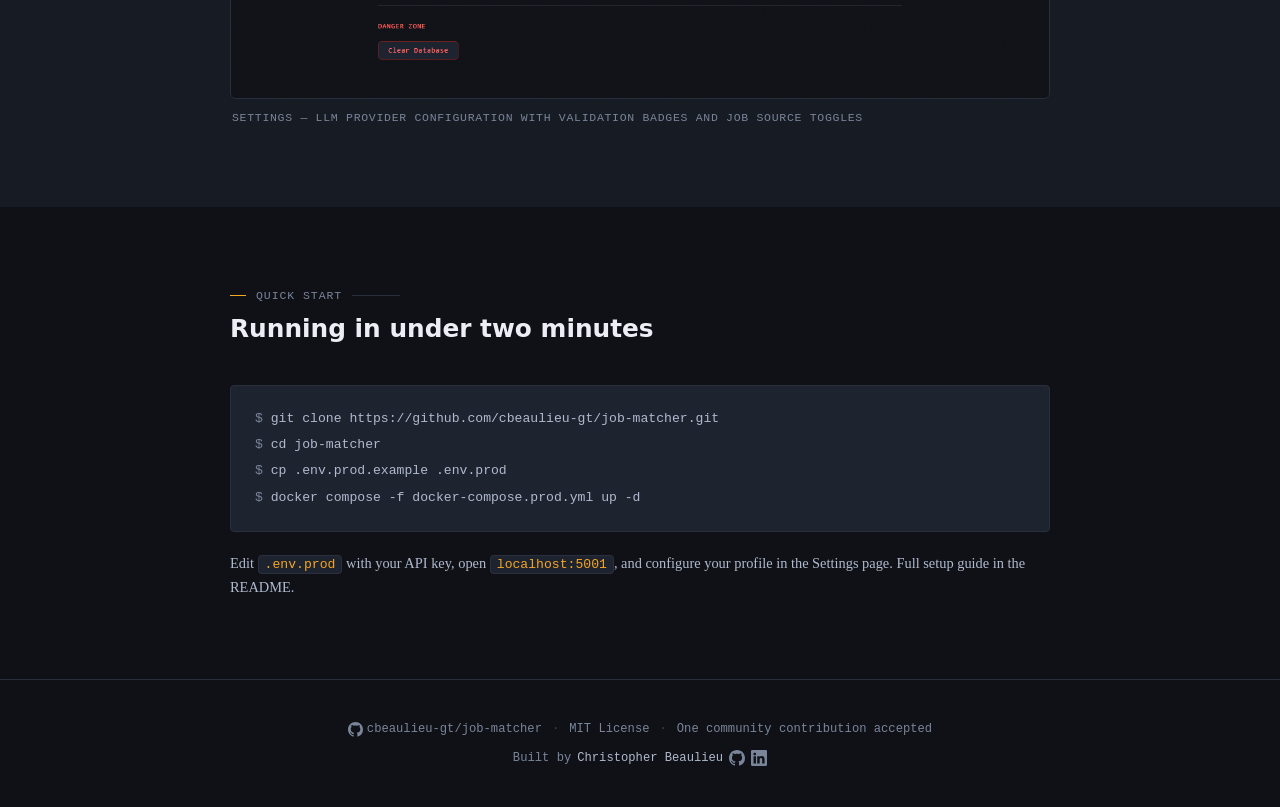
==== commit 1d2524a2: "Merge pull request #299 from cbeaulieu-gt/fix/298-landing-v12 docs(landing): reflect v1.2.0 features" ====
--- a/docs/index.html
+++ b/docs/index.html
@@ -4,11 +4,11 @@
   <meta charset="UTF-8">
   <meta name="viewport" content="width=device-width, initial-scale=1">
   <title>Job Matcher — Stop reading job descriptions. Start reading scores.</title>
-  <meta name="description" content="Job Matcher is an open-source, self-hosted pipeline that fetches listings from ten job boards, scores each one against your skills using an LLM, and surfaces ranked results in a web UI. No cloud backend, no account — your database and results stay on your machine.">
+  <meta name="description" content="Job Matcher is an open-source pipeline that fetches listings from ten job boards, scores each one against your skills using an LLM, and surfaces ranked results in a local web UI. Your data never leaves your machine.">
 
   <!-- Open Graph -->
   <meta property="og:title" content="Job Matcher">
-  <meta property="og:description" content="Job Matcher is an open-source, self-hosted pipeline that fetches listings from ten job boards, scores each one against your skills using an LLM, and surfaces ranked results in a web UI. No cloud backend, no account — your database and results stay on your machine.">
+  <meta property="og:description" content="Job Matcher is an open-source pipeline that fetches listings from ten job boards, scores each one against your skills using an LLM, and surfaces ranked results in a local web UI. Your data never leaves your machine.">
   <meta property="og:image" content="assets/feed-overview.png">
   <meta property="og:type" content="website">
   <meta property="og:url" content="https://christopherbeaulieu.net/job-matcher/">
@@ -592,8 +592,6 @@
       width: 100%;
       max-width: 100%;
       display: block;
-      position: relative;
-      z-index: 1;
     }
 
     /* Placeholder shown when image hasn't loaded */
@@ -864,10 +862,10 @@
         </h1>
 
         <p class="hero-sub anim-3">
-          Job Matcher is an open-source, self-hosted pipeline that fetches
-          listings from ten job boards, scores each one against your skills using
-          an LLM, and surfaces ranked results in a web UI. No cloud backend, no
-          account — your database and results stay on your machine.
+          Job Matcher is an open-source pipeline that fetches listings from ten
+          job boards, scores each one against your skills using an LLM, and
+          surfaces ranked results in a local web UI. Your data never leaves your
+          machine.
         </p>
 
         <div class="hero-actions anim-4">
@@ -987,8 +985,9 @@
             <div>
               <p class="step-title">Review</p>
               <p class="step-body">
-                Browse a ranked feed in your browser. Expand any card to see
-                the full breakdown. Bookmark, dismiss, or mark as applied.
+                Browse a ranked feed in your browser — watch new results score
+                live via the side drawer. Expand any card for the full
+                breakdown, then bookmark, dismiss, or mark as applied.
                 Everything runs on localhost.
               </p>
             </div>
@@ -1078,6 +1077,30 @@
               <p class="feature-body">
                 Docker stack runs ingest daily via Ofelia. No Docker? Use cron
                 or Task Scheduler. Either way — fresh results every morning.
+              </p>
+            </div>
+          </div>
+
+          <div class="feature-card">
+            <div class="feature-icon" aria-hidden="true">&#9678;</div>
+            <div class="feature-content">
+              <p class="feature-title">Watch it score live</p>
+              <p class="feature-body">
+                A live drawer on the feed tails fetch &rarr; prefilter &rarr; scrape &rarr;
+                score over SSE, with tier-colored score tags as each listing lands.
+                No more tailing Docker logs to see what the pipeline is doing.
+              </p>
+            </div>
+          </div>
+
+          <div class="feature-card">
+            <div class="feature-icon" aria-hidden="true">&#128196;</div>
+            <div class="feature-content">
+              <p class="feature-title">Import your resume as a profile</p>
+              <p class="feature-body">
+                Drop in a PDF and the LLM extracts your skills into a profile.
+                Optionally get suggested title-include and title-exclude patterns
+                previewed alongside — nothing writes to config without your confirmation.
               </p>
             </div>
           </div>
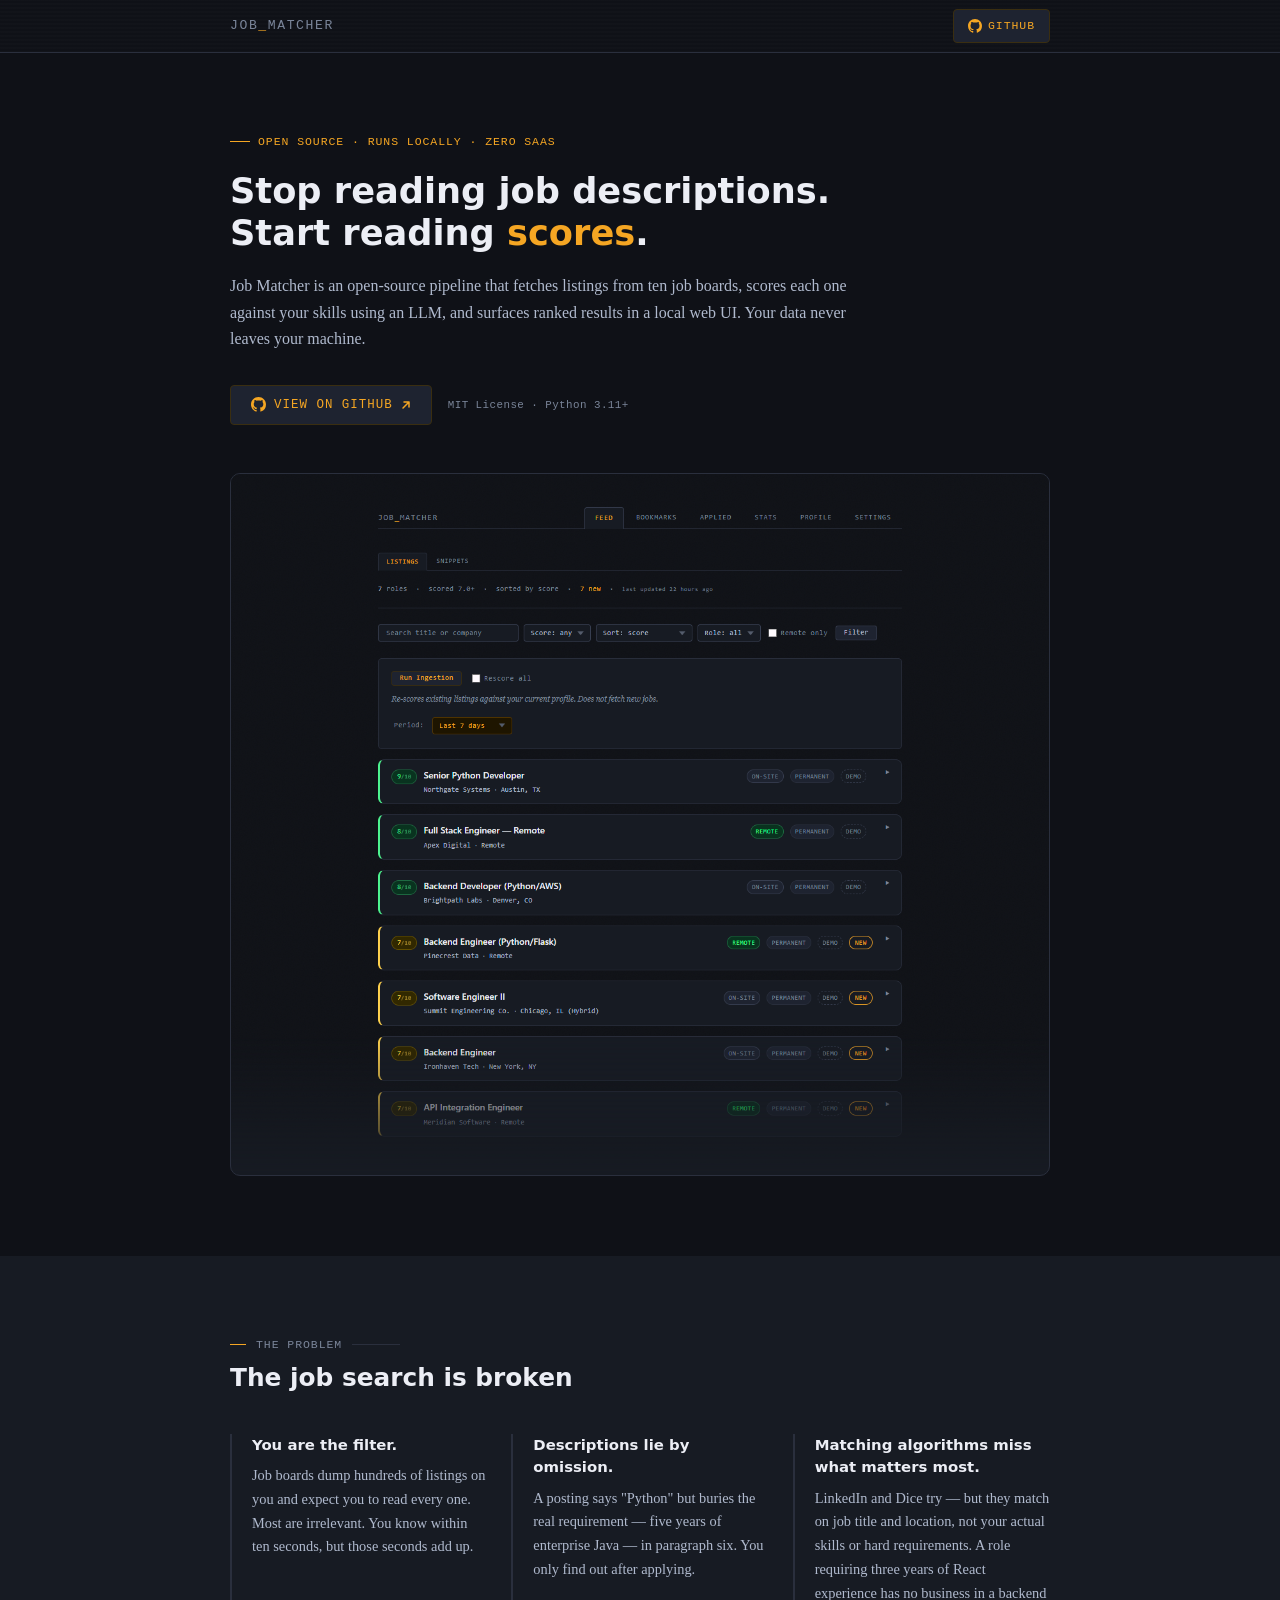
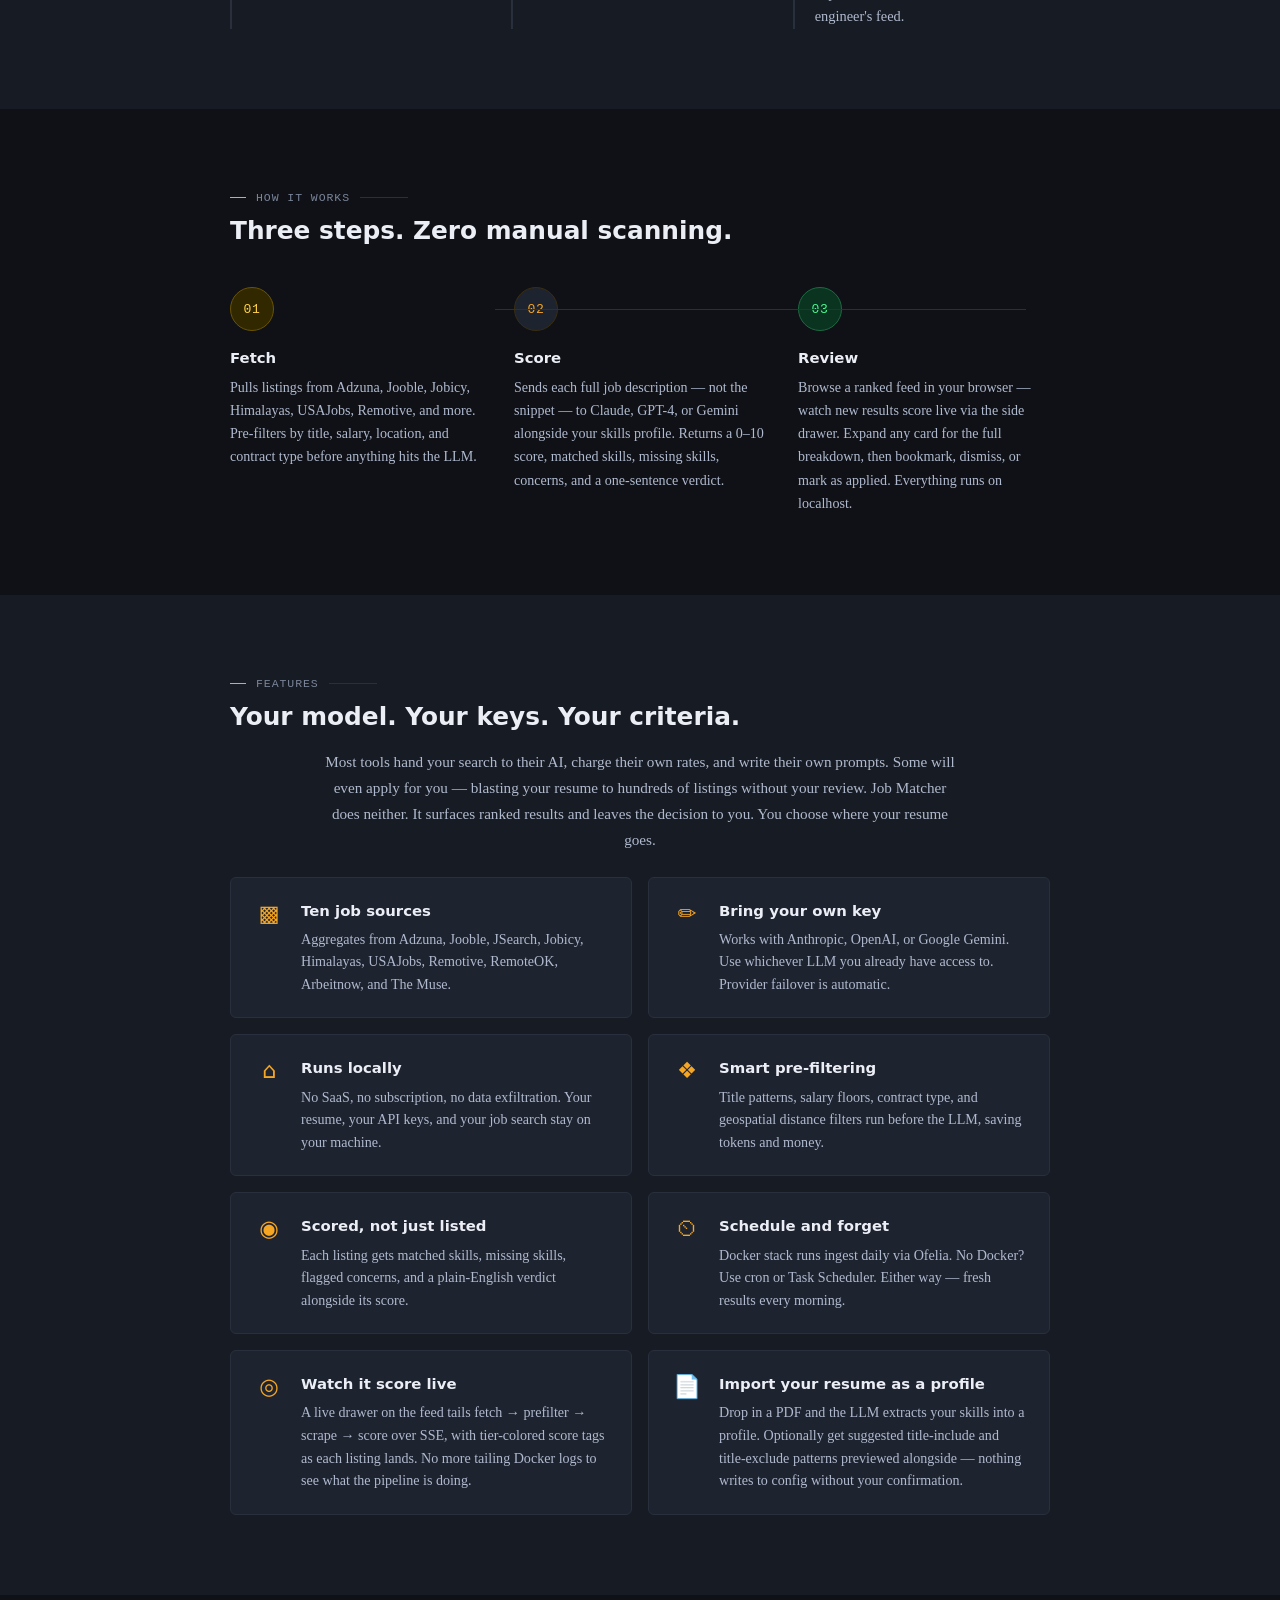
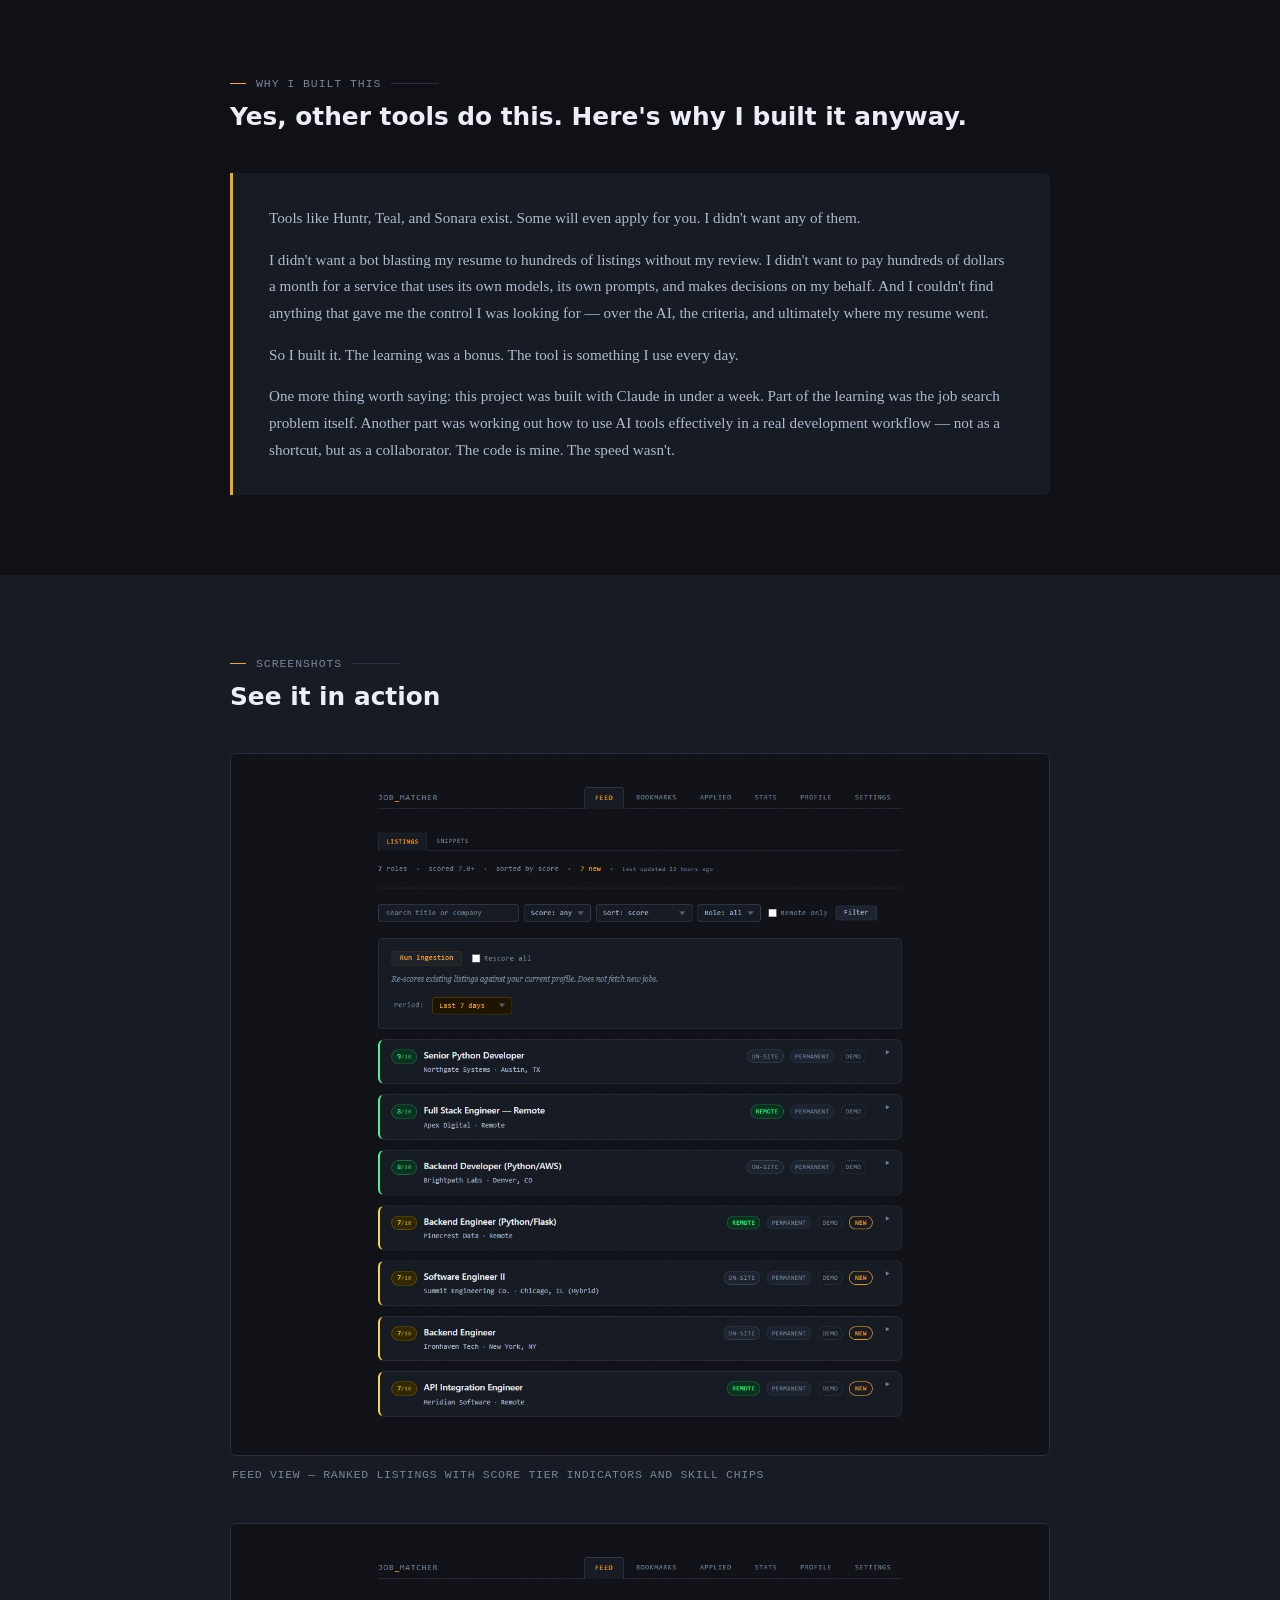
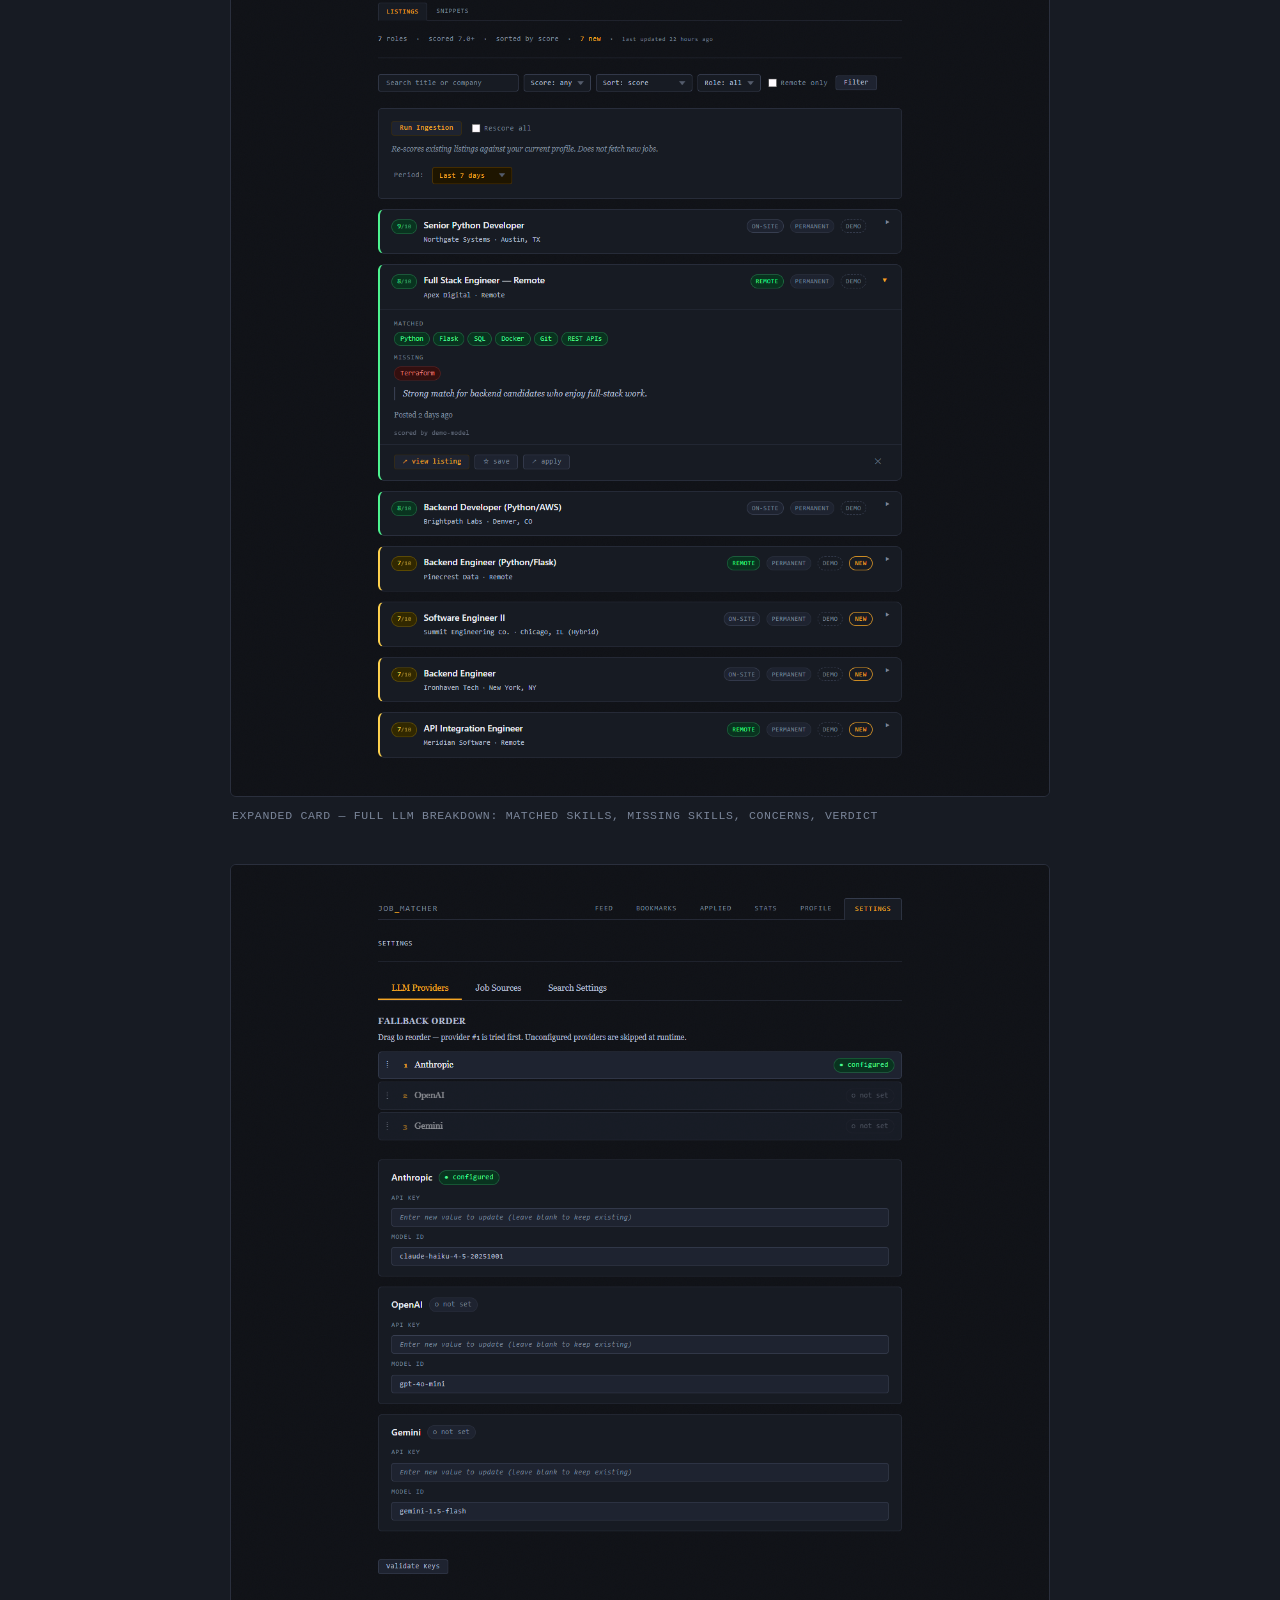
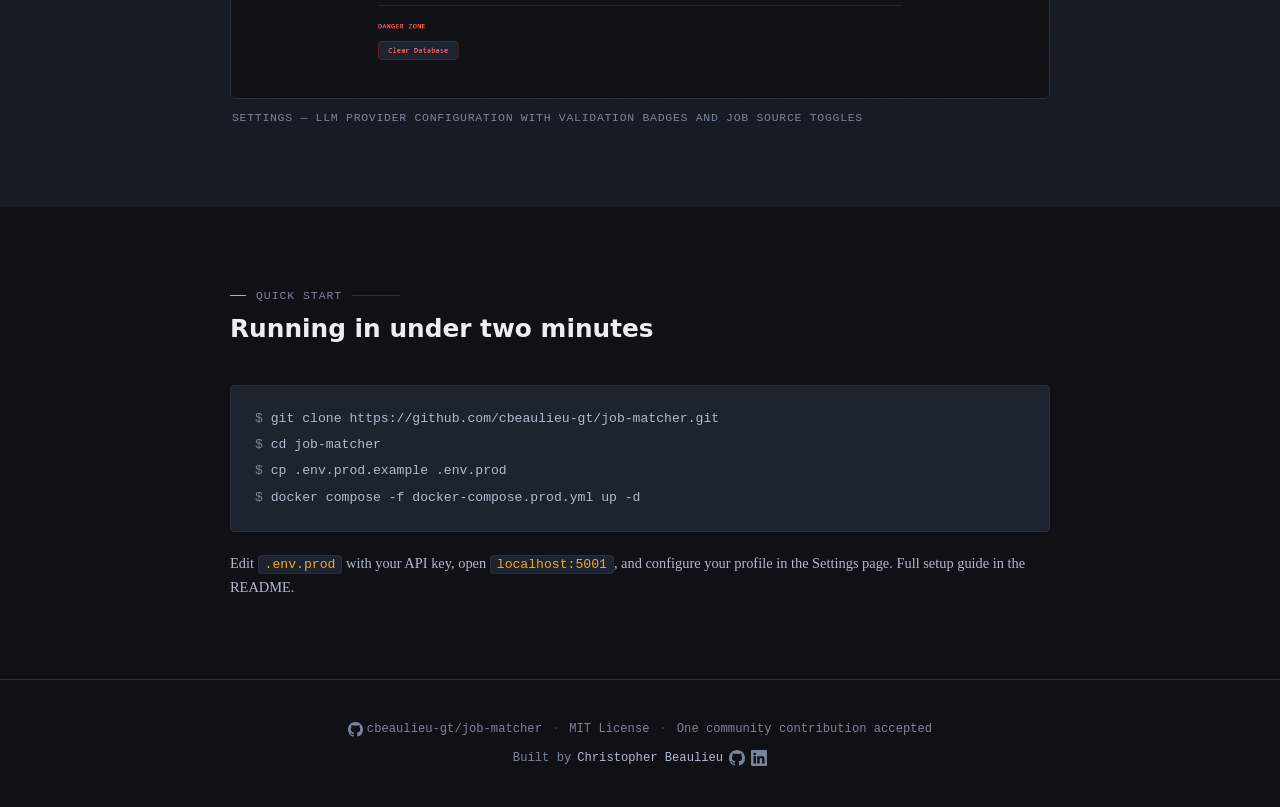
==== commit daeec01f: "Merge branch 'main' of https://github.com/cbeaulieu-gt/job-matcher" ====
--- a/docs/index.html
+++ b/docs/index.html
@@ -592,6 +592,8 @@
       width: 100%;
       max-width: 100%;
       display: block;
+      position: relative;
+      z-index: 1;
     }
 
     /* Placeholder shown when image hasn't loaded */
